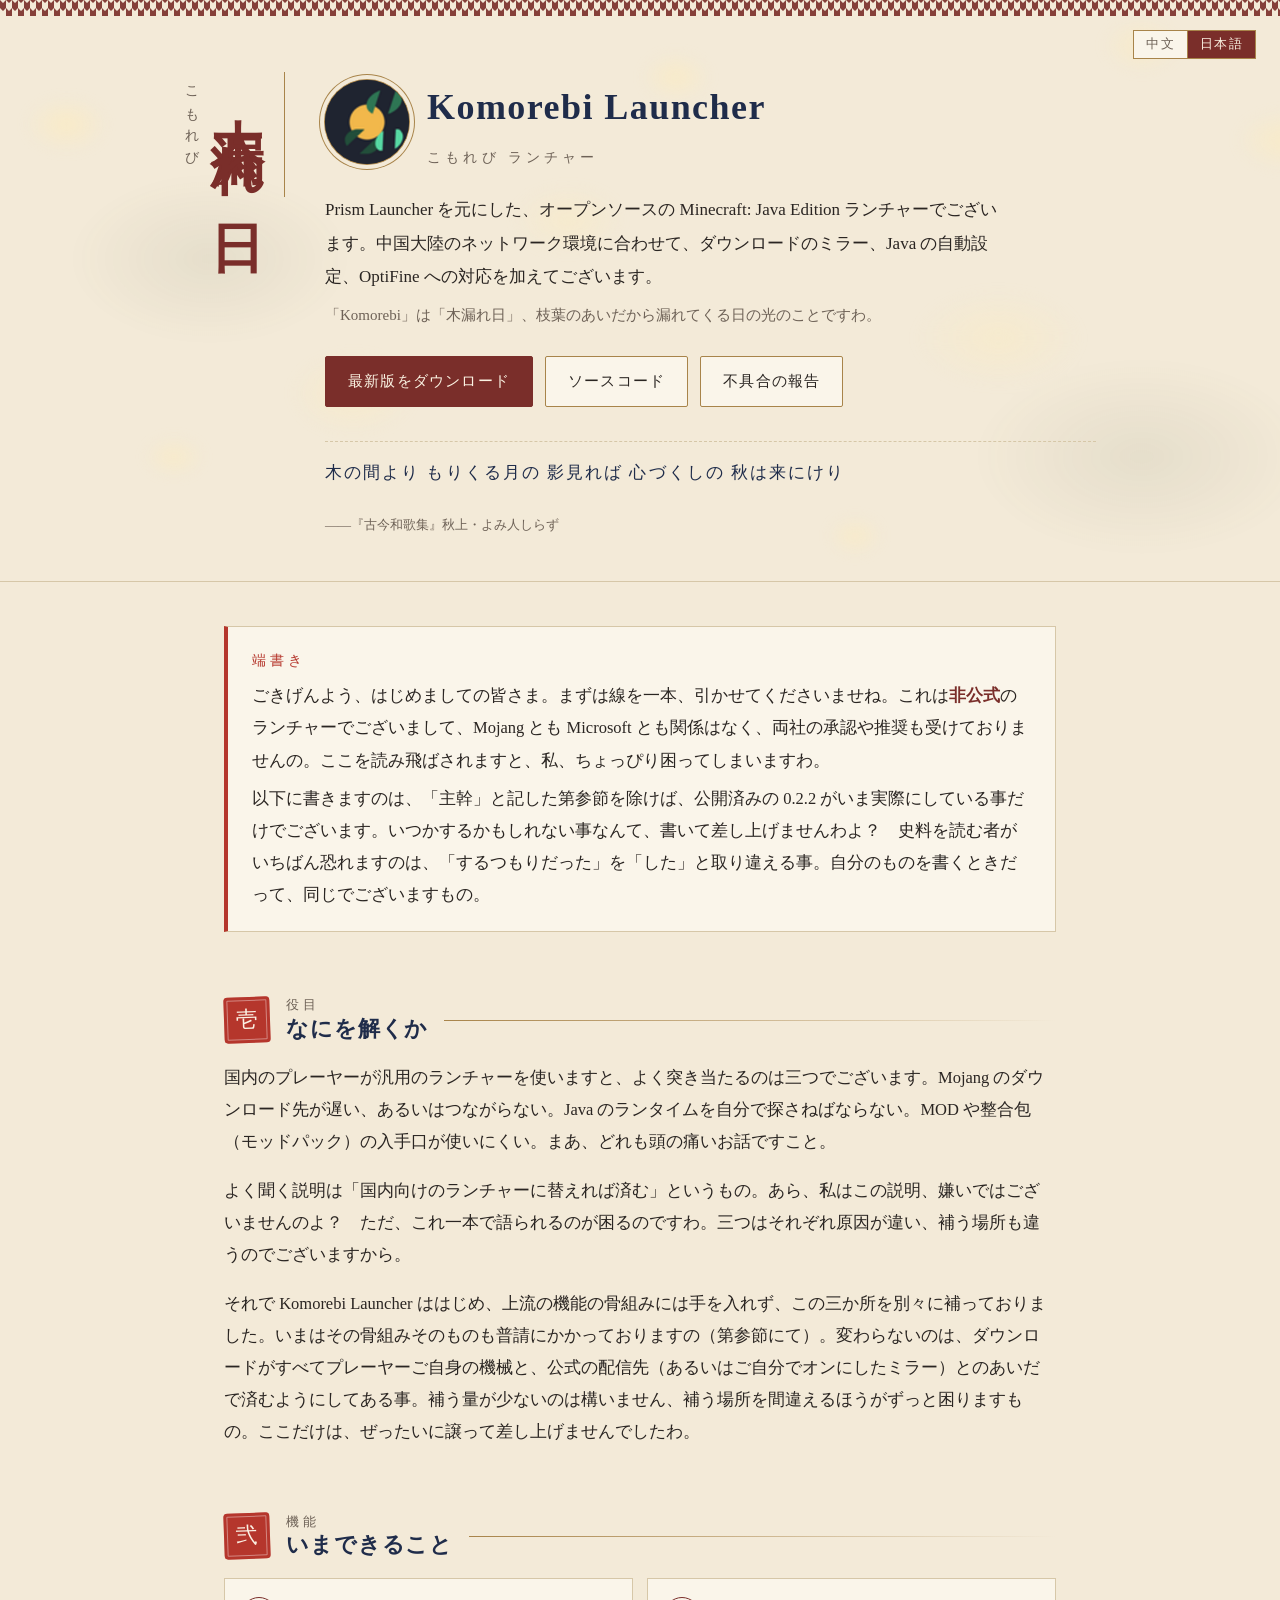
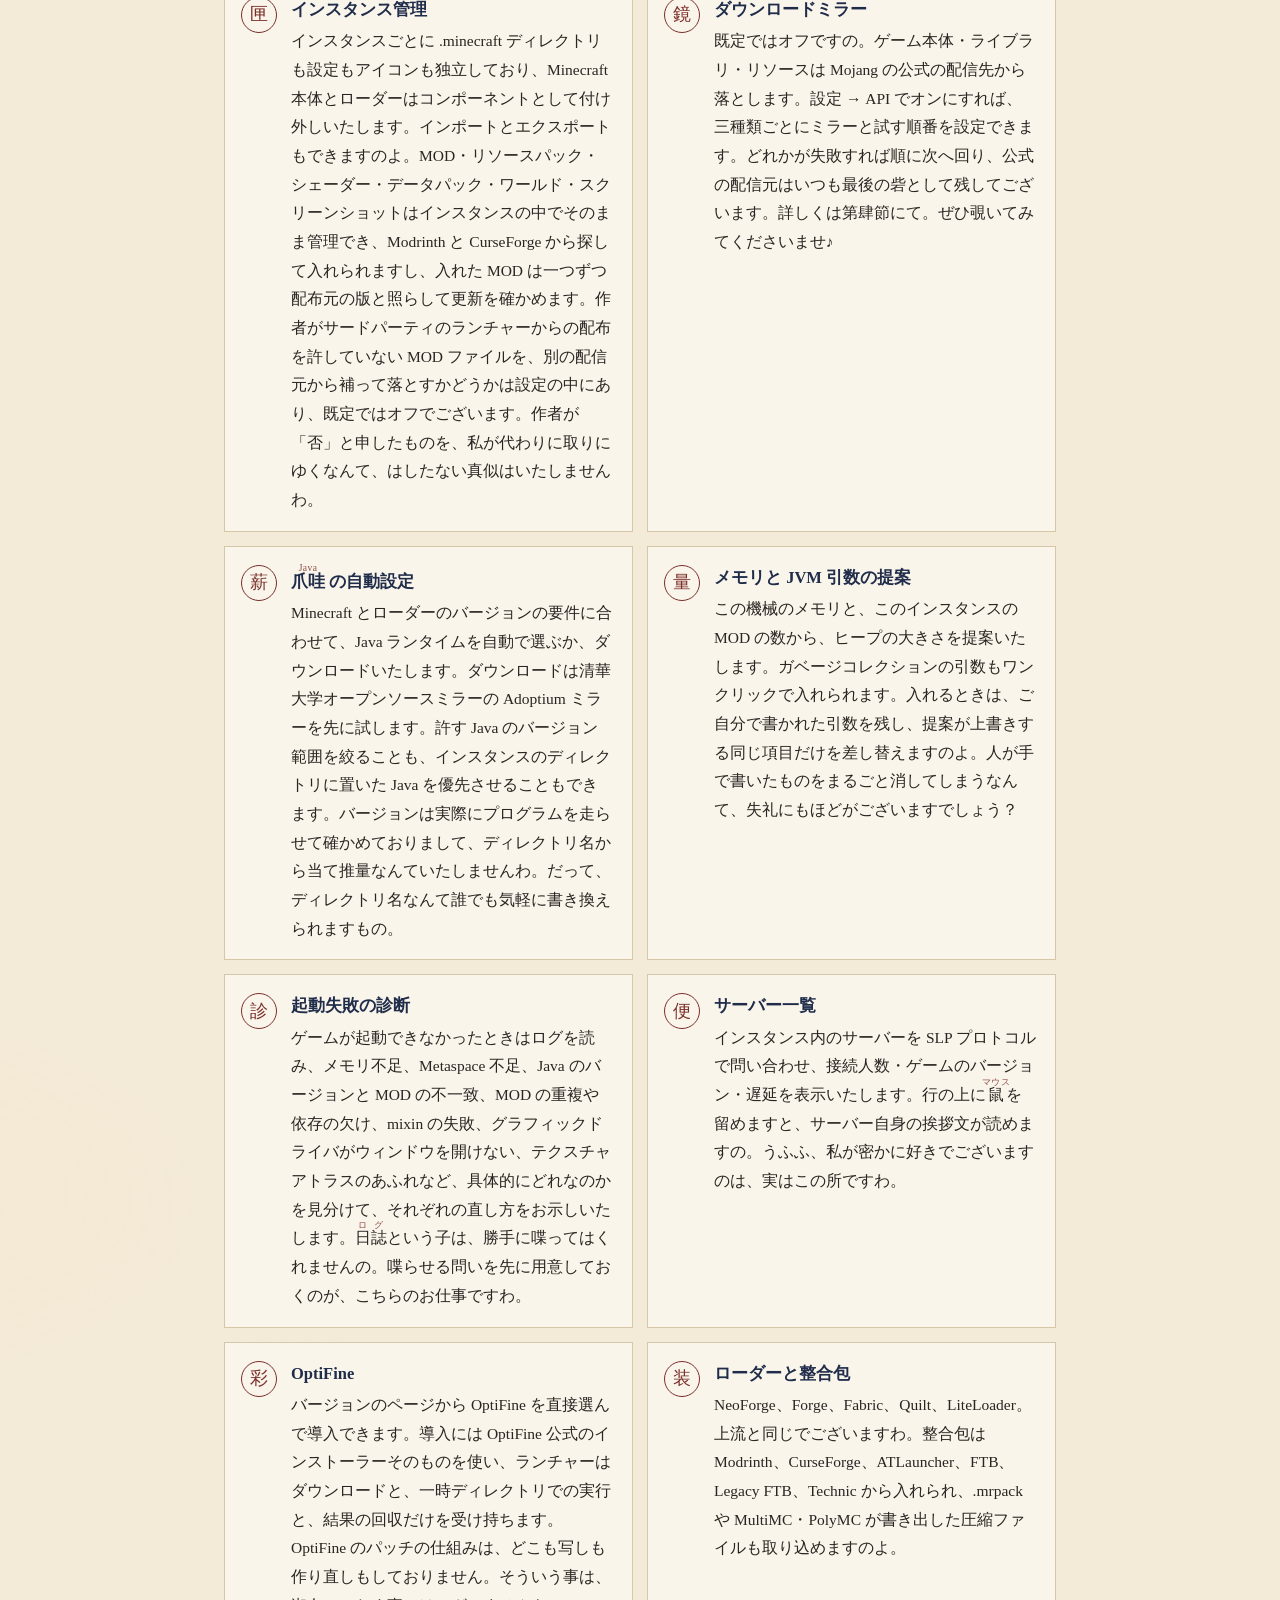
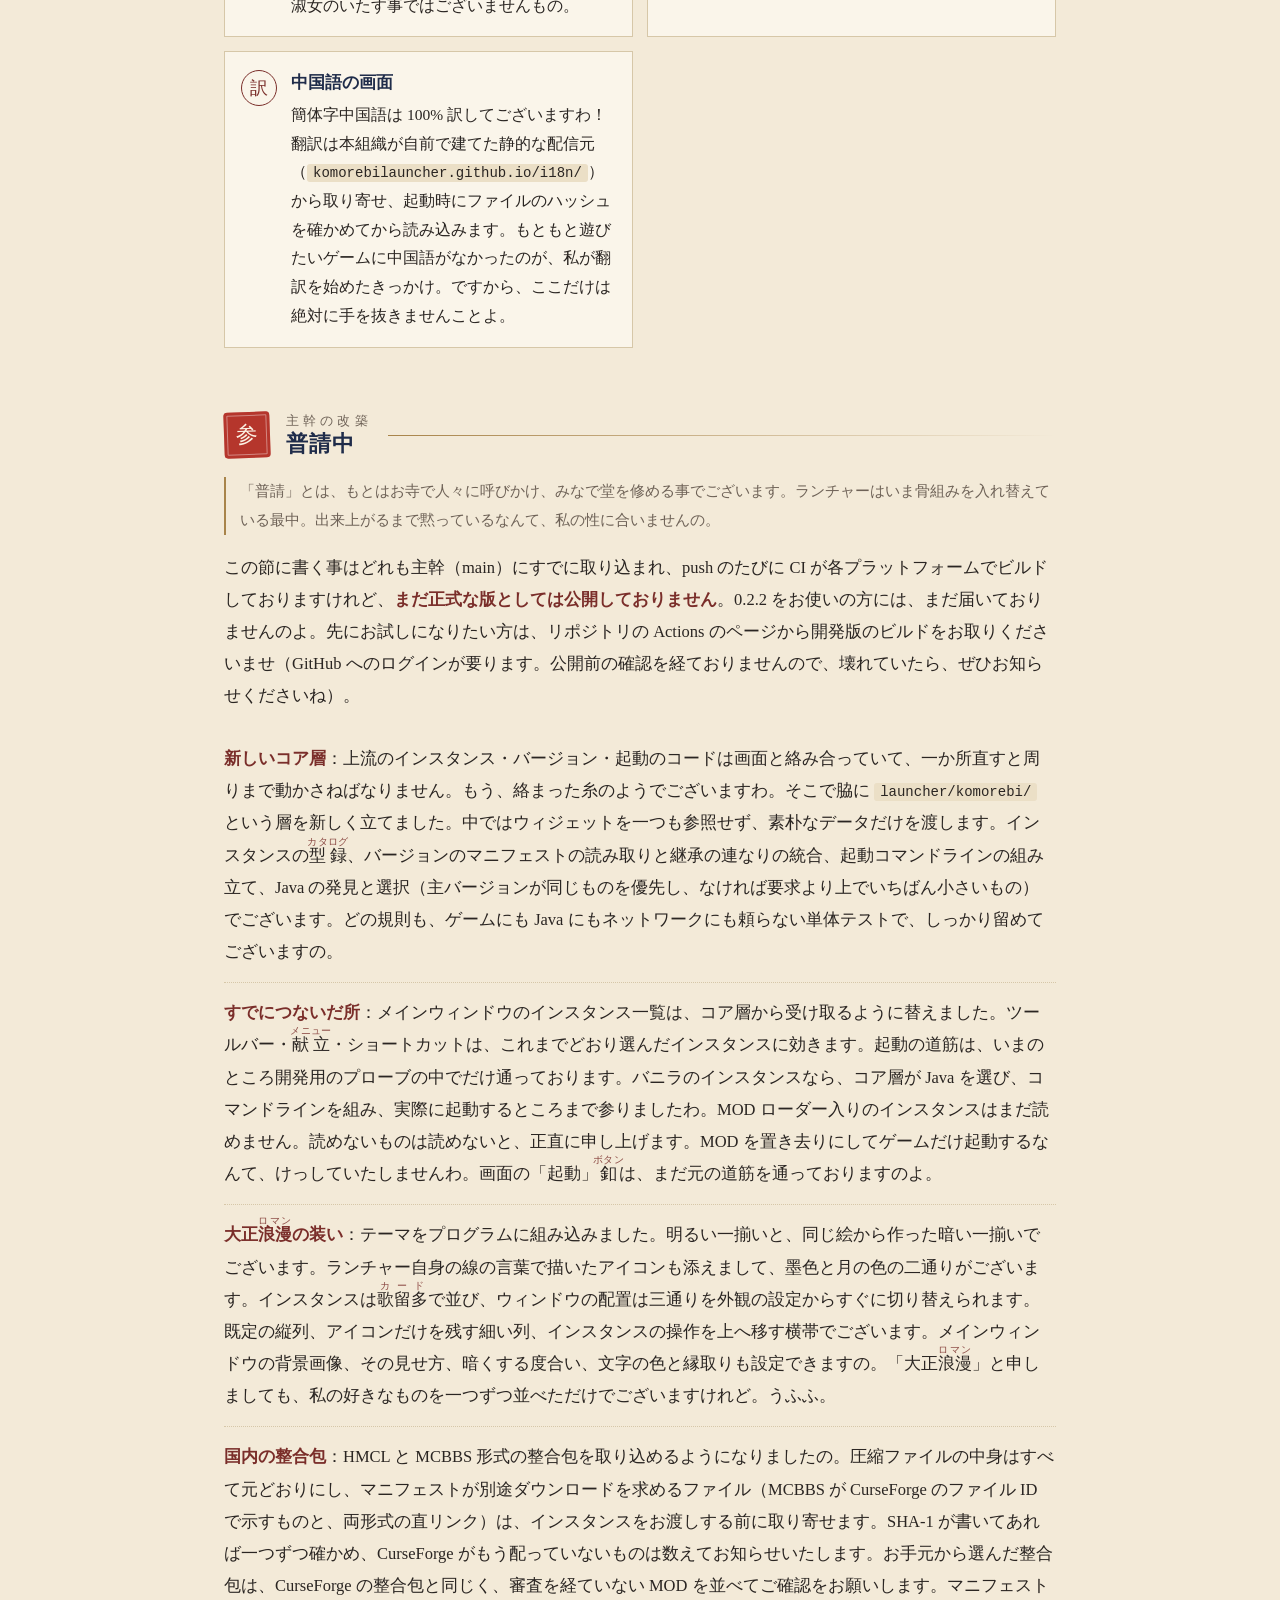
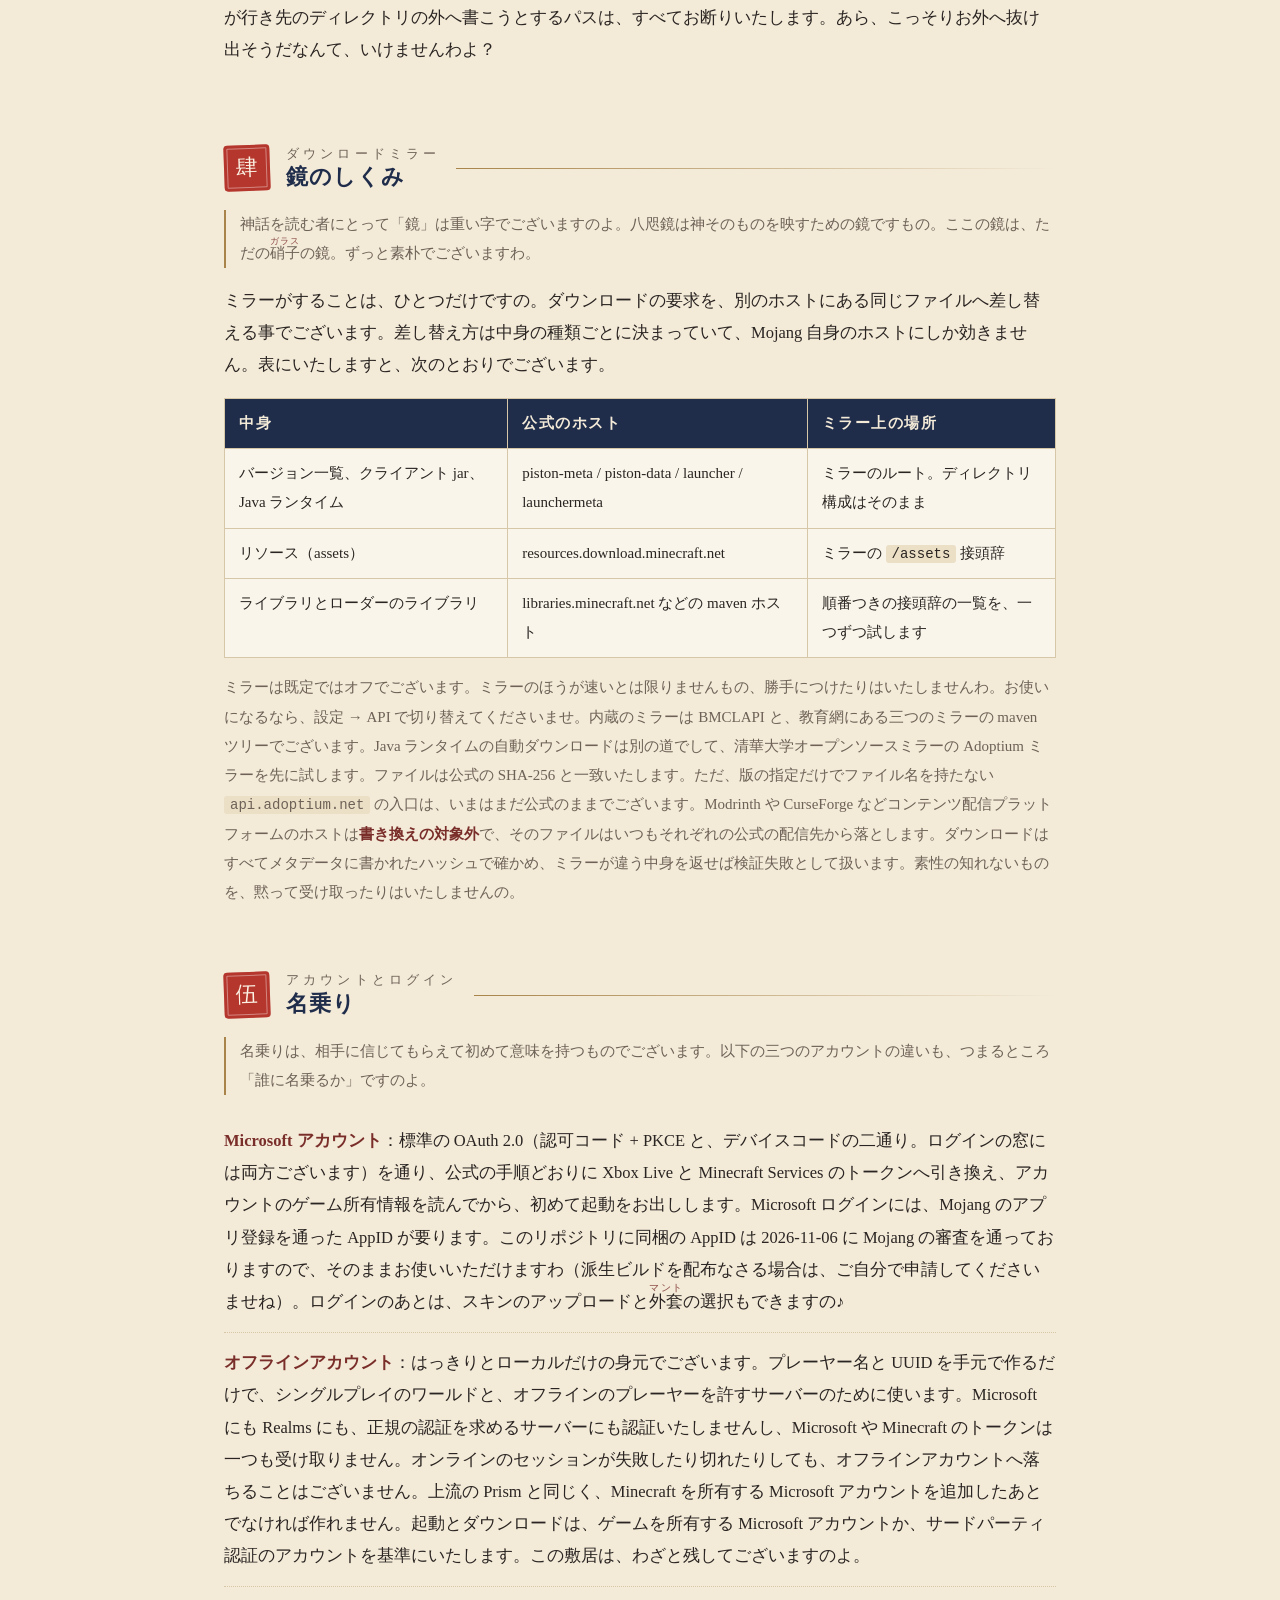
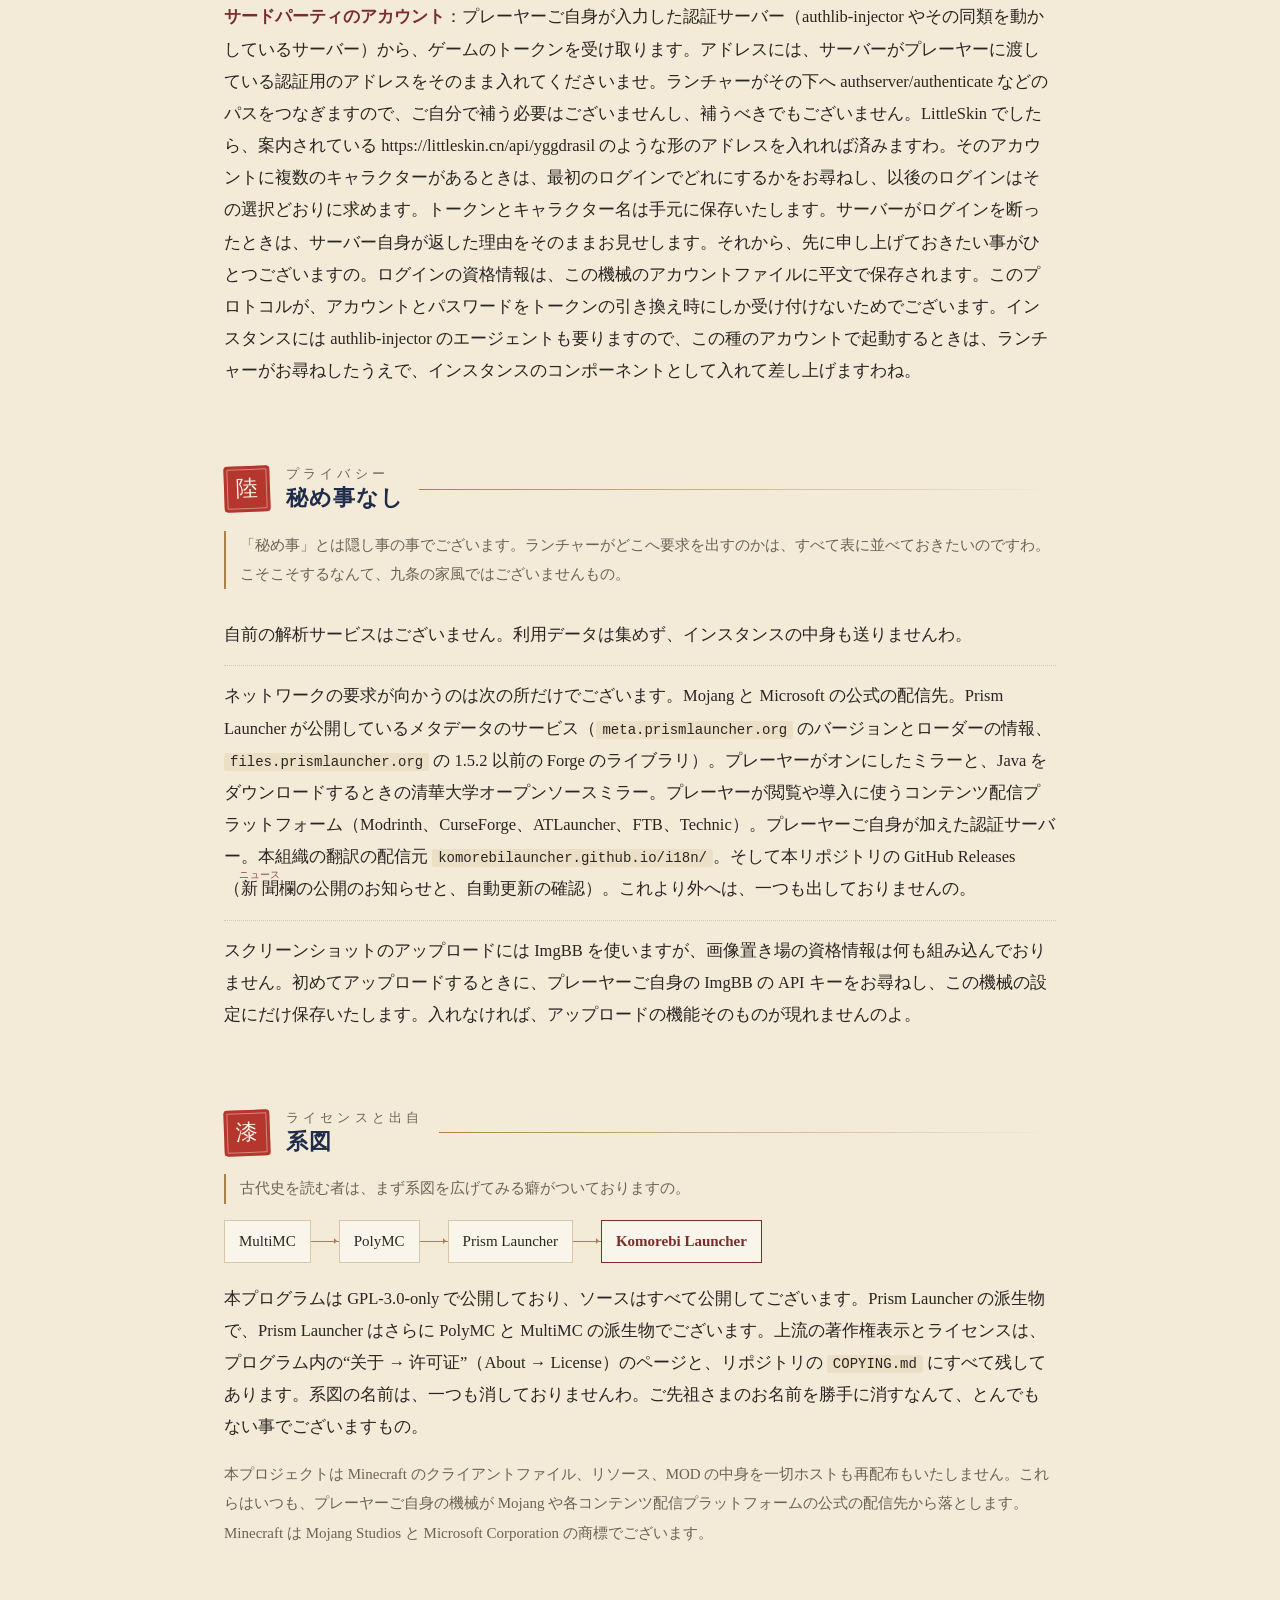
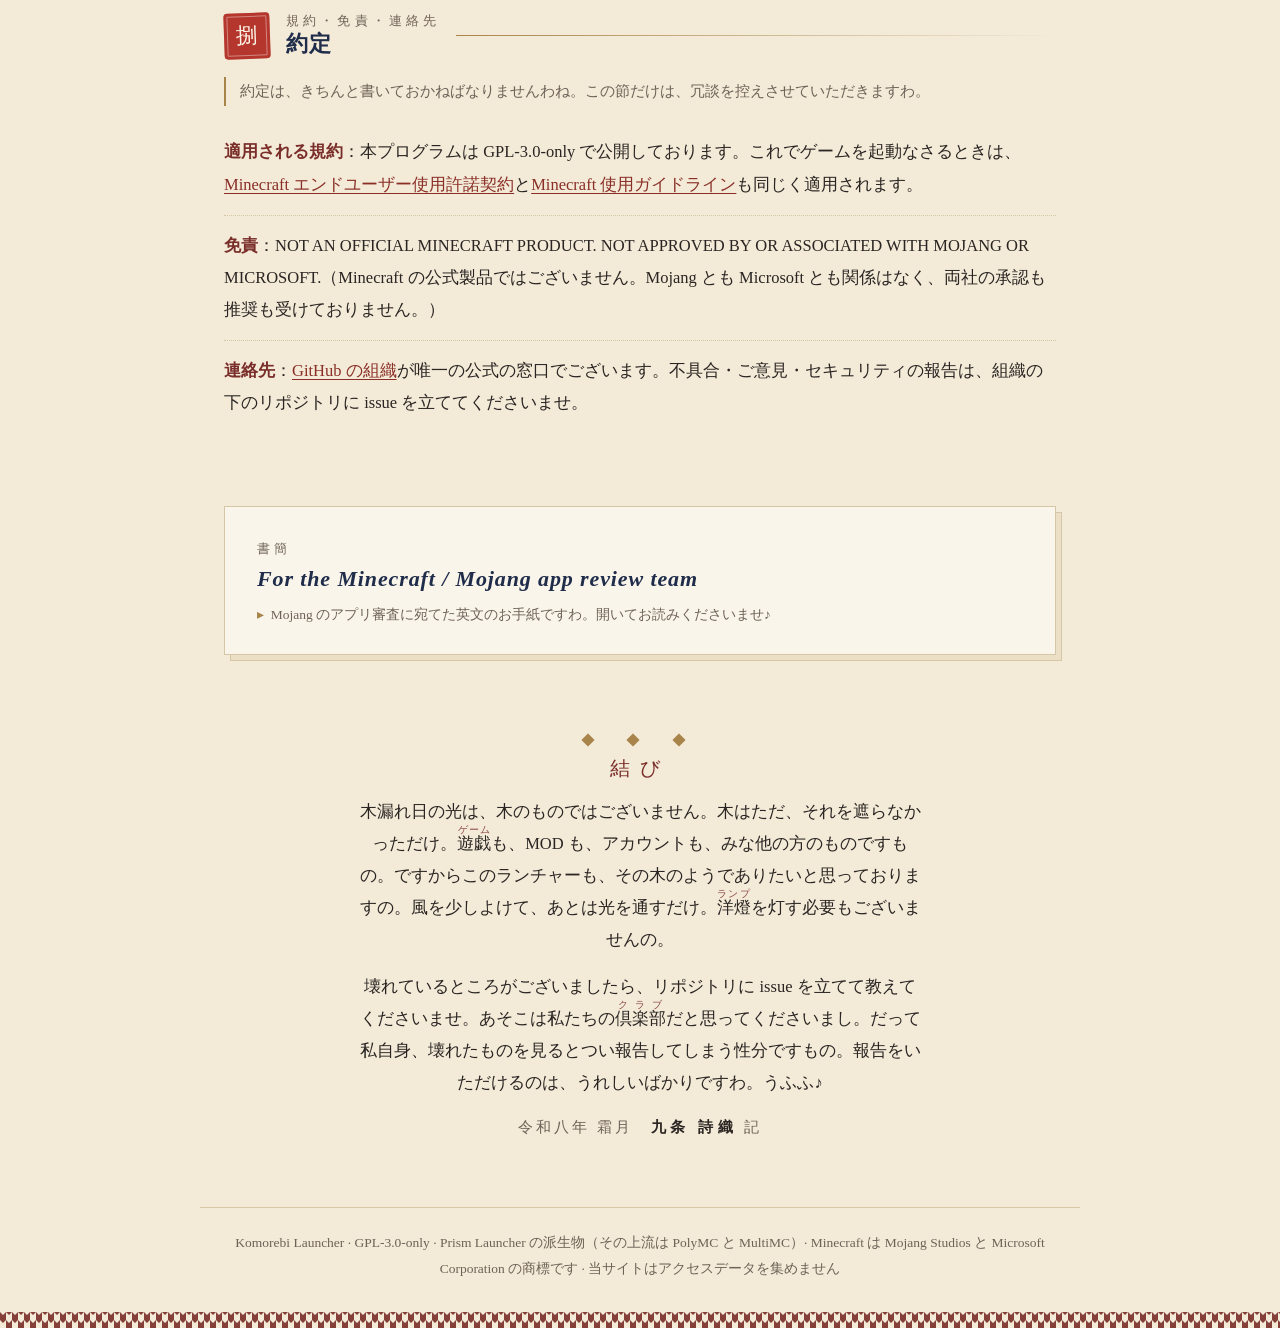
==== ja/index.html @ 03d3c03f "Restyle the website in the Taisho persona and add a Japanese page Rewrite both pages in the site own" ====
<!DOCTYPE html>
<html lang="ja">
<head>
<meta charset="utf-8">
<meta name="viewport" content="width=device-width, initial-scale=1">
<title>Komorebi Launcher — 中国大陸のネットワーク環境に向けたオープンソースの Minecraft ランチャー</title>
<meta name="description" content="Komorebi Launcher は Prism Launcher を元にしたオープンソースの Minecraft: Java Edition ランチャーです。中国大陸のネットワーク環境に向けて、ダウンロードミラー、Java の自動設定、OptiFine の導入、複数のアカウント方式を備えています。">
<meta name="color-scheme" content="light dark">
<link rel="icon" href="../assets/KomorebiLauncher.ico">
<link rel="alternate" hreflang="zh-CN" href="https://komorebilauncher.github.io/">
<link rel="alternate" hreflang="ja" href="https://komorebilauncher.github.io/ja/">
<link rel="stylesheet" href="../assets/site.css">
</head>
<body>

<div class="yagasuri" aria-hidden="true"></div>

<header>
  <nav class="lang" aria-label="语言 / 言語">
    <a href="../" lang="zh-CN" hreflang="zh-CN">中文</a><a href="./" lang="ja" aria-current="page">日本語</a>
  </nav>
  <div class="komorebi" aria-hidden="true"></div>
  <div class="komorebi b" aria-hidden="true"></div>
  <div class="hero">
    <p class="tategaki" aria-hidden="true">木漏れ日<small>こもれび</small></p>
    <div>
      <div class="brand">
        <div class="crest"><img src="../assets/KomorebiLauncher.ico" alt="Komorebi Launcher のアイコン" width="60" height="60"></div>
        <div>
          <h1>Komorebi Launcher</h1>
          <p class="kana">こもれび ランチャー</p>
        </div>
      </div>
      <p class="tag">Prism Launcher を元にした、オープンソースの Minecraft: Java Edition ランチャーでございます。中国大陸のネットワーク環境に合わせて、ダウンロードのミラー、Java の自動設定、OptiFine への対応を加えてございます。</p>
      <p class="meaning">「Komorebi」は「木漏れ日」、枝葉のあいだから漏れてくる日の光のことですわ。</p>
      <div class="buttons">
        <a class="button primary" href="https://github.com/KomorebiLauncher/KomorebiLauncher/releases">最新版をダウンロード</a>
        <a class="button" href="https://github.com/KomorebiLauncher/KomorebiLauncher">ソースコード</a>
        <a class="button" href="https://github.com/KomorebiLauncher/KomorebiLauncher/issues">不具合の報告</a>
      </div>
      <div class="waka">
        <span class="uta">木の間より もりくる月の 影見れば 心づくしの 秋は来にけり</span>
        <span class="src">——『古今和歌集』秋上・よみ人しらず</span>
      </div>
    </div>
  </div>
</header>

<main>

<div class="hashigaki">
  <div class="label">端書き</div>
  <p>ごきげんよう、はじめましての皆さま。まずは線を一本、引かせてくださいませね。これは<strong>非公式</strong>のランチャーでございまして、Mojang とも Microsoft とも関係はなく、両社の承認や推奨も受けておりませんの。ここを読み飛ばされますと、私、ちょっぴり困ってしまいますわ。</p>
  <p>以下に書きますのは、「主幹」と記した第参節を除けば、公開済みの 0.2.2 がいま実際にしている事だけでございます。いつかするかもしれない事なんて、書いて差し上げませんわよ？　史料を読む者がいちばん恐れますのは、「するつもりだった」を「した」と取り違える事。自分のものを書くときだって、同じでございますもの。</p>
</div>

<section id="why">
  <div class="sec-head"><span class="seal">壱</span><h2><span class="jp">役目</span>なにを解くか</h2></div>
  <p>国内のプレーヤーが汎用のランチャーを使いますと、よく突き当たるのは三つでございます。Mojang のダウンロード先が遅い、あるいはつながらない。Java のランタイムを自分で探さねばならない。MOD や整合包（モッドパック）の入手口が使いにくい。まあ、どれも頭の痛いお話ですこと。</p>
  <p>よく聞く説明は「国内向けのランチャーに替えれば済む」というもの。あら、私はこの説明、嫌いではございませんのよ？　ただ、これ一本で語られるのが困るのですわ。三つはそれぞれ原因が違い、補う場所も違うのでございますから。</p>
  <p>それで Komorebi Launcher ははじめ、上流の機能の骨組みには手を入れず、この三か所を別々に補っておりました。いまはその骨組みそのものも普請にかかっておりますの（第参節にて）。変わらないのは、ダウンロードがすべてプレーヤーご自身の機械と、公式の配信先（あるいはご自分でオンにしたミラー）とのあいだで済むようにしてある事。補う量が少ないのは構いません、補う場所を間違えるほうがずっと困りますもの。ここだけは、ぜったいに譲って差し上げませんでしたわ。</p>
</section>

<section id="features">
  <div class="sec-head"><span class="seal">弐</span><h2><span class="jp">機能</span>いまできること</h2></div>
  <ul class="features">
    <li data-k="匣"><strong>インスタンス管理</strong>インスタンスごとに .minecraft ディレクトリも設定もアイコンも独立しており、Minecraft 本体とローダーはコンポーネントとして付け外しいたします。インポートとエクスポートもできますのよ。MOD・リソースパック・シェーダー・データパック・ワールド・スクリーンショットはインスタンスの中でそのまま管理でき、Modrinth と CurseForge から探して入れられますし、入れた MOD は一つずつ配布元の版と照らして更新を確かめます。作者がサードパーティのランチャーからの配布を許していない MOD ファイルを、別の配信元から補って落とすかどうかは設定の中にあり、既定ではオフでございます。作者が「否」と申したものを、私が代わりに取りにゆくなんて、はしたない真似はいたしませんわ。</li>
    <li data-k="鏡"><strong>ダウンロードミラー</strong>既定ではオフですの。ゲーム本体・ライブラリ・リソースは Mojang の公式の配信先から落とします。設定 → API でオンにすれば、三種類ごとにミラーと試す順番を設定できます。どれかが失敗すれば順に次へ回り、公式の配信元はいつも最後の砦として残してございます。詳しくは第肆節にて。ぜひ覗いてみてくださいませ♪</li>
    <li data-k="薪"><strong><ruby>爪哇<rt>Java</rt></ruby> の自動設定</strong>Minecraft とローダーのバージョンの要件に合わせて、Java ランタイムを自動で選ぶか、ダウンロードいたします。ダウンロードは清華大学オープンソースミラーの Adoptium ミラーを先に試します。許す Java のバージョン範囲を絞ることも、インスタンスのディレクトリに置いた Java を優先させることもできます。バージョンは実際にプログラムを走らせて確かめておりまして、ディレクトリ名から当て推量なんていたしませんわ。だって、ディレクトリ名なんて誰でも気軽に書き換えられますもの。</li>
    <li data-k="量"><strong>メモリと JVM 引数の提案</strong>この機械のメモリと、このインスタンスの MOD の数から、ヒープの大きさを提案いたします。ガベージコレクションの引数もワンクリックで入れられます。入れるときは、ご自分で書かれた引数を残し、提案が上書きする同じ項目だけを差し替えますのよ。人が手で書いたものをまるごと消してしまうなんて、失礼にもほどがございますでしょう？</li>
    <li data-k="診"><strong>起動失敗の診断</strong>ゲームが起動できなかったときはログを読み、メモリ不足、Metaspace 不足、Java のバージョンと MOD の不一致、MOD の重複や依存の欠け、mixin の失敗、グラフィックドライバがウィンドウを開けない、テクスチャアトラスのあふれなど、具体的にどれなのかを見分けて、それぞれの直し方をお示しいたします。<ruby>日誌<rt>ログ</rt></ruby>という子は、勝手に喋ってはくれませんの。喋らせる問いを先に用意しておくのが、こちらのお仕事ですわ。</li>
    <li data-k="便"><strong>サーバー一覧</strong>インスタンス内のサーバーを SLP プロトコルで問い合わせ、接続人数・ゲームのバージョン・遅延を表示いたします。行の上に<ruby>鼠<rt>マウス</rt></ruby>を留めますと、サーバー自身の挨拶文が読めますの。うふふ、私が密かに好きでございますのは、実はこの所ですわ。</li>
    <li data-k="彩"><strong>OptiFine</strong>バージョンのページから OptiFine を直接選んで導入できます。導入には OptiFine 公式のインストーラーそのものを使い、ランチャーはダウンロードと、一時ディレクトリでの実行と、結果の回収だけを受け持ちます。OptiFine のパッチの仕組みは、どこも写しも作り直しもしておりません。そういう事は、淑女のいたす事ではございませんもの。</li>
    <li data-k="装"><strong>ローダーと整合包</strong>NeoForge、Forge、Fabric、Quilt、LiteLoader。上流と同じでございますわ。整合包は Modrinth、CurseForge、ATLauncher、FTB、Legacy FTB、Technic から入れられ、.mrpack や MultiMC・PolyMC が書き出した圧縮ファイルも取り込めますのよ。</li>
    <li data-k="訳"><strong>中国語の画面</strong>簡体字中国語は 100% 訳してございますわ！　翻訳は本組織が自前で建てた静的な配信元（<code>komorebilauncher.github.io/i18n/</code>）から取り寄せ、起動時にファイルのハッシュを確かめてから読み込みます。もともと遊びたいゲームに中国語がなかったのが、私が翻訳を始めたきっかけ。ですから、ここだけは絶対に手を抜きませんことよ。</li>
  </ul>
</section>

<section id="fushin">
  <div class="sec-head"><span class="seal">参</span><h2><span class="jp">主幹の改築</span>普請中</h2></div>
  <p class="aside">「普請」とは、もとはお寺で人々に呼びかけ、みなで堂を修める事でございます。ランチャーはいま骨組みを入れ替えている最中。出来上がるまで黙っているなんて、私の性に合いませんの。</p>
  <p>この節に書く事はどれも主幹（main）にすでに取り込まれ、push のたびに CI が各プラットフォームでビルドしておりますけれど、<strong>まだ正式な版としては公開しておりません</strong>。0.2.2 をお使いの方には、まだ届いておりませんのよ。先にお試しになりたい方は、リポジトリの Actions のページから開発版のビルドをお取りくださいませ（GitHub へのログインが要ります。公開前の確認を経ておりませんので、壊れていたら、ぜひお知らせくださいね）。</p>
  <ul class="roll">
    <li><strong>新しいコア層</strong>：上流のインスタンス・バージョン・起動のコードは画面と絡み合っていて、一か所直すと周りまで動かさねばなりません。もう、絡まった糸のようでございますわ。そこで脇に <code>launcher/komorebi/</code> という層を新しく立てました。中ではウィジェットを一つも参照せず、素朴なデータだけを渡します。インスタンスの<ruby>型録<rt>カタログ</rt></ruby>、バージョンのマニフェストの読み取りと継承の連なりの統合、起動コマンドラインの組み立て、Java の発見と選択（主バージョンが同じものを優先し、なければ要求より上でいちばん小さいもの）でございます。どの規則も、ゲームにも Java にもネットワークにも頼らない単体テストで、しっかり留めてございますの。</li>
    <li><strong>すでにつないだ所</strong>：メインウィンドウのインスタンス一覧は、コア層から受け取るように替えました。ツールバー・<ruby>献立<rt>メニュー</rt></ruby>・ショートカットは、これまでどおり選んだインスタンスに効きます。起動の道筋は、いまのところ開発用のプローブの中でだけ通っております。バニラのインスタンスなら、コア層が Java を選び、コマンドラインを組み、実際に起動するところまで参りましたわ。MOD ローダー入りのインスタンスはまだ読めません。読めないものは読めないと、正直に申し上げます。MOD を置き去りにしてゲームだけ起動するなんて、けっしていたしませんわ。画面の「起動」<ruby>釦<rt>ボタン</rt></ruby>は、まだ元の道筋を通っておりますのよ。</li>
    <li><strong>大正<ruby>浪漫<rt>ロマン</rt></ruby>の装い</strong>：テーマをプログラムに組み込みました。明るい一揃いと、同じ絵から作った暗い一揃いでございます。ランチャー自身の線の言葉で描いたアイコンも添えまして、墨色と月の色の二通りがございます。インスタンスは<ruby>歌留多<rt>カード</rt></ruby>で並び、ウィンドウの配置は三通りを外観の設定からすぐに切り替えられます。既定の縦列、アイコンだけを残す細い列、インスタンスの操作を上へ移す横帯でございます。メインウィンドウの背景画像、その見せ方、暗くする度合い、文字の色と縁取りも設定できますの。「大正<ruby>浪漫<rt>ロマン</rt></ruby>」と申しましても、私の好きなものを一つずつ並べただけでございますけれど。うふふ。</li>
    <li><strong>国内の整合包</strong>：HMCL と MCBBS 形式の整合包を取り込めるようになりましたの。圧縮ファイルの中身はすべて元どおりにし、マニフェストが別途ダウンロードを求めるファイル（MCBBS が CurseForge のファイル ID で示すものと、両形式の直リンク）は、インスタンスをお渡しする前に取り寄せます。SHA-1 が書いてあれば一つずつ確かめ、CurseForge がもう配っていないものは数えてお知らせいたします。お手元から選んだ整合包は、CurseForge の整合包と同じく、審査を経ていない MOD を並べてご確認をお願いします。マニフェストが行き先のディレクトリの外へ書こうとするパスは、すべてお断りいたします。あら、こっそりお外へ抜け出そうだなんて、いけませんわよ？</li>
  </ul>
</section>

<section id="mirror">
  <div class="sec-head"><span class="seal">肆</span><h2><span class="jp">ダウンロードミラー</span>鏡のしくみ</h2></div>
  <p class="aside">神話を読む者にとって「鏡」は重い字でございますのよ。八咫鏡は神そのものを映すための鏡ですもの。ここの鏡は、ただの<ruby>硝子<rt>ガラス</rt></ruby>の鏡。ずっと素朴でございますわ。</p>
  <p>ミラーがすることは、ひとつだけですの。ダウンロードの要求を、別のホストにある同じファイルへ差し替える事でございます。差し替え方は中身の種類ごとに決まっていて、Mojang 自身のホストにしか効きません。表にいたしますと、次のとおりでございます。</p>
  <div class="ledger-wrap">
  <table class="ledger">
    <tr><th>中身</th><th>公式のホスト</th><th>ミラー上の場所</th></tr>
    <tr><td>バージョン一覧、クライアント jar、Java ランタイム</td><td>piston-meta / piston-data / launcher / launchermeta</td><td>ミラーのルート。ディレクトリ構成はそのまま</td></tr>
    <tr><td>リソース（assets）</td><td>resources.download.minecraft.net</td><td>ミラーの <code>/assets</code> 接頭辞</td></tr>
    <tr><td>ライブラリとローダーのライブラリ</td><td>libraries.minecraft.net などの maven ホスト</td><td>順番つきの接頭辞の一覧を、一つずつ試します</td></tr>
  </table>
  </div>
  <p class="note">ミラーは既定ではオフでございます。ミラーのほうが速いとは限りませんもの、勝手につけたりはいたしませんわ。お使いになるなら、設定 → API で切り替えてくださいませ。内蔵のミラーは BMCLAPI と、教育網にある三つのミラーの maven ツリーでございます。Java ランタイムの自動ダウンロードは別の道でして、清華大学オープンソースミラーの Adoptium ミラーを先に試します。ファイルは公式の SHA-256 と一致いたします。ただ、版の指定だけでファイル名を持たない <code>api.adoptium.net</code> の入口は、いまはまだ公式のままでございます。Modrinth や CurseForge などコンテンツ配信プラットフォームのホストは<strong>書き換えの対象外</strong>で、そのファイルはいつもそれぞれの公式の配信先から落とします。ダウンロードはすべてメタデータに書かれたハッシュで確かめ、ミラーが違う中身を返せば検証失敗として扱います。素性の知れないものを、黙って受け取ったりはいたしませんの。</p>
</section>

<section id="accounts">
  <div class="sec-head"><span class="seal">伍</span><h2><span class="jp">アカウントとログイン</span>名乗り</h2></div>
  <p class="aside">名乗りは、相手に信じてもらえて初めて意味を持つものでございます。以下の三つのアカウントの違いも、つまるところ「誰に名乗るか」ですのよ。</p>
  <ul class="roll">
    <li><strong>Microsoft アカウント</strong>：標準の OAuth 2.0（認可コード + PKCE と、デバイスコードの二通り。ログインの窓には両方ございます）を通り、公式の手順どおりに Xbox Live と Minecraft Services のトークンへ引き換え、アカウントのゲーム所有情報を読んでから、初めて起動をお出しします。Microsoft ログインには、Mojang のアプリ登録を通った AppID が要ります。このリポジトリに同梱の AppID は 2026-11-06 に Mojang の審査を通っておりますので、そのままお使いいただけますわ（派生ビルドを配布なさる場合は、ご自分で申請してくださいませね）。ログインのあとは、スキンのアップロードと<ruby>外套<rt>マント</rt></ruby>の選択もできますの♪</li>
    <li><strong>オフラインアカウント</strong>：はっきりとローカルだけの身元でございます。プレーヤー名と UUID を手元で作るだけで、シングルプレイのワールドと、オフラインのプレーヤーを許すサーバーのために使います。Microsoft にも Realms にも、正規の認証を求めるサーバーにも認証いたしませんし、Microsoft や Minecraft のトークンは一つも受け取りません。オンラインのセッションが失敗したり切れたりしても、オフラインアカウントへ落ちることはございません。上流の Prism と同じく、Minecraft を所有する Microsoft アカウントを追加したあとでなければ作れません。起動とダウンロードは、ゲームを所有する Microsoft アカウントか、サードパーティ認証のアカウントを基準にいたします。この敷居は、わざと残してございますのよ。</li>
    <li><strong>サードパーティのアカウント</strong>：プレーヤーご自身が入力した認証サーバー（authlib-injector やその同類を動かしているサーバー）から、ゲームのトークンを受け取ります。アドレスには、サーバーがプレーヤーに渡している認証用のアドレスをそのまま入れてくださいませ。ランチャーがその下へ authserver/authenticate などのパスをつなぎますので、ご自分で補う必要はございませんし、補うべきでもございません。LittleSkin でしたら、案内されている https://littleskin.cn/api/yggdrasil のような形のアドレスを入れれば済みますわ。そのアカウントに複数のキャラクターがあるときは、最初のログインでどれにするかをお尋ねし、以後のログインはその選択どおりに求めます。トークンとキャラクター名は手元に保存いたします。サーバーがログインを断ったときは、サーバー自身が返した理由をそのままお見せします。それから、先に申し上げておきたい事がひとつございますの。ログインの資格情報は、この機械のアカウントファイルに平文で保存されます。このプロトコルが、アカウントとパスワードをトークンの引き換え時にしか受け付けないためでございます。インスタンスには authlib-injector のエージェントも要りますので、この種のアカウントで起動するときは、ランチャーがお尋ねしたうえで、インスタンスのコンポーネントとして入れて差し上げますわね。</li>
  </ul>
</section>

<section id="privacy">
  <div class="sec-head"><span class="seal">陸</span><h2><span class="jp">プライバシー</span>秘め事なし</h2></div>
  <p class="aside">「秘め事」とは隠し事の事でございます。ランチャーがどこへ要求を出すのかは、すべて表に並べておきたいのですわ。こそこそするなんて、九条の家風ではございませんもの。</p>
  <ul class="roll">
    <li>自前の解析サービスはございません。利用データは集めず、インスタンスの中身も送りませんわ。</li>
    <li>ネットワークの要求が向かうのは次の所だけでございます。Mojang と Microsoft の公式の配信先。Prism Launcher が公開しているメタデータのサービス（<code>meta.prismlauncher.org</code> のバージョンとローダーの情報、<code>files.prismlauncher.org</code> の 1.5.2 以前の Forge のライブラリ）。プレーヤーがオンにしたミラーと、Java をダウンロードするときの清華大学オープンソースミラー。プレーヤーが閲覧や導入に使うコンテンツ配信プラットフォーム（Modrinth、CurseForge、ATLauncher、FTB、Technic）。プレーヤーご自身が加えた認証サーバー。本組織の翻訳の配信元 <code>komorebilauncher.github.io/i18n/</code>。そして本リポジトリの GitHub Releases（<ruby>新聞<rt>ニュース</rt></ruby>欄の公開のお知らせと、自動更新の確認）。これより外へは、一つも出しておりませんの。</li>
    <li>スクリーンショットのアップロードには ImgBB を使いますが、画像置き場の資格情報は何も組み込んでおりません。初めてアップロードするときに、プレーヤーご自身の ImgBB の API キーをお尋ねし、この機械の設定にだけ保存いたします。入れなければ、アップロードの機能そのものが現れませんのよ。</li>
  </ul>
</section>

<section id="license">
  <div class="sec-head"><span class="seal">漆</span><h2><span class="jp">ライセンスと出自</span>系図</h2></div>
  <p class="aside">古代史を読む者は、まず系図を広げてみる癖がついておりますの。</p>
  <div class="keizu" role="img" aria-label="派生の系図：MultiMC、PolyMC、Prism Launcher、Komorebi Launcher">
    <span>MultiMC</span><i></i><span>PolyMC</span><i></i><span>Prism Launcher</span><i></i><span class="self">Komorebi Launcher</span>
  </div>
  <p>本プログラムは GPL-3.0-only で公開しており、ソースはすべて公開してございます。Prism Launcher の派生物で、Prism Launcher はさらに PolyMC と MultiMC の派生物でございます。上流の著作権表示とライセンスは、プログラム内の<span lang="zh-CN">“关于 → 许可证”</span>（About → License）のページと、リポジトリの <code>COPYING.md</code> にすべて残してあります。系図の名前は、一つも消しておりませんわ。ご先祖さまのお名前を勝手に消すなんて、とんでもない事でございますもの。</p>
  <p class="note">本プロジェクトは Minecraft のクライアントファイル、リソース、MOD の中身を一切ホストも再配布もいたしません。これらはいつも、プレーヤーご自身の機械が Mojang や各コンテンツ配信プラットフォームの公式の配信先から落とします。Minecraft は Mojang Studios と Microsoft Corporation の商標でございます。</p>
</section>

<section id="terms">
  <div class="sec-head"><span class="seal">捌</span><h2><span class="jp">規約・免責・連絡先</span>約定</h2></div>
  <p class="aside">約定は、きちんと書いておかねばなりませんわね。この節だけは、冗談を控えさせていただきますわ。</p>
  <ul class="roll">
    <li><strong>適用される規約</strong>：本プログラムは GPL-3.0-only で公開しております。これでゲームを起動なさるときは、<a href="https://www.minecraft.net/en-us/eula">Minecraft エンドユーザー使用許諾契約</a>と<a href="https://www.minecraft.net/en-us/usage-guidelines">Minecraft 使用ガイドライン</a>も同じく適用されます。</li>
    <li><strong>免責</strong>：NOT AN OFFICIAL MINECRAFT PRODUCT. NOT APPROVED BY OR ASSOCIATED WITH MOJANG OR MICROSOFT.（Minecraft の公式製品ではございません。Mojang とも Microsoft とも関係はなく、両社の承認も推奨も受けておりません。）</li>
    <li><strong>連絡先</strong>：<a href="https://github.com/KomorebiLauncher">GitHub の組織</a>が唯一の公式の窓口でございます。不具合・ご意見・セキュリティの報告は、組織の下のリポジトリに issue を立ててくださいませ。</li>
  </ul>
</section>

<details class="shokan" lang="en">
  <summary><span class="label" lang="ja">書簡</span><h2>For the Minecraft / Mojang app review team</h2><span class="hint" lang="ja">Mojang のアプリ審査に宛てた英文のお手紙ですわ。開いてお読みくださいませ♪</span></summary>

  <p><strong>What this is.</strong> Komorebi Launcher is a free, open-source Minecraft: Java Edition launcher for players in mainland China, a GPL-3.0 derivative of Prism Launcher. Everything is published in the repository linked above; there is no closed or obfuscated component, and no binaries are hosted anywhere else.</p>

  <p><strong>Current status.</strong> Our own application (client) ID was approved by Mojang Enforcement on 2026-11-06, confirmed by completing the full chain against the live services rather than by reading the notification, which is a batch email that names no application. This section documents the design that approval applies to.</p>

  <p><strong>The authentication chain we implement.</strong> Authorization code with PKCE, or the device code flow, against the Microsoft identity platform. The launcher requests Xbox access, obtains the Xbox Live and XSTS tokens, exchanges them at <code>login_with_xbox</code>, and checks the player's Java profile and Minecraft license. A Microsoft account counts toward launching or downloading only when that check passes. The tokens it is issued are kept in the launcher's local account file so the player does not sign in on every launch, and are sent only to the official Microsoft, Xbox Live and Minecraft Services endpoints. It does not use those endpoints to obtain game content for redistribution.</p>

  <p><strong>Why our own ID rather than an existing one.</strong> Upstream Prism Launcher's source states that a derivative work must ship its own credentials. Using another project's application ID would attribute our traffic to them and leave them unable to revoke it; we hold our own.</p>

  <p><strong>Load on your servers and CDN.</strong> API calls happen only when a player opens an account, browses, or launches. One game file download per version per player, from Mojang's own endpoints. No crawling, no bulk indexing, no background polling, and no redistribution of downloaded files from our side — the mirrors we ship rewrite Mojang-hosted file URLs only, and are used solely by the individual player who enables them. (Separately, the Java runtime downloader prefers a university mirror of Eclipse Adoptium, whose files match Adoptium's published SHA-256.)</p>

  <p><strong>Local profiles, stated plainly.</strong> Offline profiles are explicitly local identities for singleplayer worlds and for servers that allow offline players. They do not authenticate to Microsoft, Realms, or servers that require online accounts, and they receive no Microsoft or Minecraft token. One can be created only after an account that owns Minecraft has been added, and a failed or expired Microsoft sign-in never falls back to an offline profile. Separately, a player may point the launcher at a server operator's own authentication service; that service is added by the player, never contacts Microsoft, and is not part of the Microsoft sign-in path.</p>

  <p><strong>Links.</strong> Source: <a href="https://github.com/KomorebiLauncher/KomorebiLauncher">github.com/KomorebiLauncher/KomorebiLauncher</a> · Releases: <a href="https://github.com/KomorebiLauncher/KomorebiLauncher/releases">/releases</a> · Contact: open an issue in the repository, or use the email given on the application form.</p>
</details>

<div class="musubi">
  <div class="orn" aria-hidden="true">◆ ◆ ◆</div>
  <h2><span class="jp">結び</span></h2>
  <p>木漏れ日の光は、木のものではございません。木はただ、それを遮らなかっただけ。<ruby>遊戯<rt>ゲーム</rt></ruby>も、MOD も、アカウントも、みな他の方のものですもの。ですからこのランチャーも、その木のようでありたいと思っておりますの。風を少しよけて、あとは光を通すだけ。<ruby>洋燈<rt>ランプ</rt></ruby>を灯す必要もございませんの。</p>
  <p>壊れているところがございましたら、リポジトリに issue を立てて教えてくださいませ。あそこは私たちの<ruby>倶楽部<rt>クラブ</rt></ruby>だと思ってくださいまし。だって私自身、壊れたものを見るとつい報告してしまう性分ですもの。報告をいただけるのは、うれしいばかりですわ。うふふ♪</p>
  <p class="sign">令和八年 霜月　<b>九条 詩織</b> 記</p>
</div>

</main>

<footer>
  <div class="inner">
    Komorebi Launcher · GPL-3.0-only · Prism Launcher の派生物（その上流は PolyMC と MultiMC）· Minecraft は Mojang Studios と Microsoft Corporation の商標です · 当サイトはアクセスデータを集めません
  </div>
  <div class="yagasuri" aria-hidden="true"></div>
</footer>

</body>
</html>
---- assets/site.css ----
:root {
  --paper: #f3ead8;
  --paper-2: #ebdfc6;
  --card: #faf5ea;
  --ink: #2a2522;
  --muted: #6e6257;
  --line: #d6c7a8;
  --ebicha: #7a2e2a;
  --kon: #1f2c4a;
  --gold: #a8844a;
  --shu: #b5362c;
  --link: #8a2f27;
  --light: 255, 236, 186;
  --leaf: 60, 70, 40;
  --serif: "Noto Serif SC", "Source Han Serif SC", "Source Han Serif", "Songti SC", "STSong", "SimSun", serif;
  --jp: "Yu Mincho", "YuMincho", "Hiragino Mincho ProN", "Noto Serif JP", "Noto Serif CJK JP", "MS Mincho", serif;
  --mono: ui-monospace, "Cascadia Mono", Consolas, monospace;
}
@media (prefers-color-scheme: dark) {
  :root {
    --paper: #141a29;
    --paper-2: #1a2134;
    --card: #1c2338;
    --ink: #e9e0cc;
    --muted: #a69c88;
    --line: #36405a;
    --ebicha: #c27466;
    --kon: #d9c08a;
    --gold: #cfae6b;
    --shu: #c9473b;
    --link: #e2b77a;
    --light: 230, 190, 110;
    --leaf: 0, 0, 0;
  }
}

* { box-sizing: border-box; }
html { background: var(--paper); }
body {
  margin: 0;
  color: var(--ink);
  background:
    radial-gradient(1200px 600px at 85% -10%, rgba(var(--light), .22), transparent 60%),
    radial-gradient(900px 500px at -10% 30%, rgba(var(--light), .10), transparent 60%),
    var(--paper);
  font: 16.5px/1.95 var(--serif);
  -webkit-font-smoothing: antialiased;
  overflow-wrap: break-word;
}
[lang="ja"], .jp { font-family: var(--jp); }
ruby { ruby-position: over; white-space: nowrap; }
rt { font-size: .58em; font-weight: normal; color: var(--ebicha); letter-spacing: .04em; font-style: normal; opacity: .85; }
html[lang="ja"] body { font-family: var(--jp); }
a { color: var(--link); text-decoration-thickness: 1px; text-underline-offset: 3px; }
a:hover { color: var(--shu); }
strong { color: var(--ebicha); font-weight: 700; }
code { font-family: var(--mono); font-size: 14px; background: var(--paper-2); padding: 1px 6px; border-radius: 3px; overflow-wrap: anywhere; }

.yagasuri {
  height: 16px;
  background: var(--ebicha);
  -webkit-mask: url("data:image/svg+xml,%3Csvg xmlns='http://www.w3.org/2000/svg' width='24' height='32'%3E%3Cpath d='M0 0L6 6L12 0V16L6 22L0 16Z M12 16L18 22L24 16V32H12Z M12 0L18 6L24 0Z'/%3E%3C/svg%3E") repeat-x 0 0 / 12px 16px;
          mask: url("data:image/svg+xml,%3Csvg xmlns='http://www.w3.org/2000/svg' width='24' height='32'%3E%3Cpath d='M0 0L6 6L12 0V16L6 22L0 16Z M12 16L18 22L24 16V32H12Z M12 0L18 6L24 0Z'/%3E%3C/svg%3E") repeat-x 0 0 / 12px 16px;
  opacity: .9;
}

.lang {
  position: absolute; top: 14px; right: 24px; z-index: 2;
  display: flex;
  font-size: 13px; line-height: 1.6;
  border: 1px solid var(--gold);
  background: var(--card);
}
.lang a { padding: 3px 12px; color: var(--muted); text-decoration: none; letter-spacing: .1em; }
.lang a + a { border-left: 1px solid var(--gold); }
.lang a:hover { color: var(--ebicha); }
.lang a[aria-current] { background: var(--ebicha); color: #fbf3e3; }
@media (prefers-color-scheme: dark) {
  .lang a[aria-current] { color: #1a1414; }
}

header {
  position: relative;
  overflow: hidden;
  border-bottom: 1px solid var(--line);
}
.komorebi {
  position: absolute; inset: -20%;
  pointer-events: none;
  background:
    radial-gradient(60px 40px at 18% 28%, rgba(var(--light), .55), transparent 70%),
    radial-gradient(90px 60px at 34% 62%, rgba(var(--light), .40), transparent 70%),
    radial-gradient(50px 36px at 52% 22%, rgba(var(--light), .50), transparent 70%),
    radial-gradient(120px 70px at 70% 55%, rgba(var(--light), .35), transparent 70%),
    radial-gradient(70px 44px at 86% 30%, rgba(var(--light), .50), transparent 70%),
    radial-gradient(40px 30px at 62% 80%, rgba(var(--light), .45), transparent 70%),
    radial-gradient(200px 120px at 26% 45%, rgba(var(--leaf), .07), transparent 70%),
    radial-gradient(240px 140px at 78% 70%, rgba(var(--leaf), .07), transparent 70%);
  filter: blur(6px);
  animation: sway 16s ease-in-out infinite alternate;
}
.komorebi.b {
  background:
    radial-gradient(44px 30px at 24% 70%, rgba(var(--light), .45), transparent 70%),
    radial-gradient(80px 50px at 46% 40%, rgba(var(--light), .35), transparent 70%),
    radial-gradient(56px 40px at 78% 18%, rgba(var(--light), .45), transparent 70%),
    radial-gradient(64px 40px at 92% 64%, rgba(var(--light), .40), transparent 70%);
  animation-duration: 11s;
  animation-direction: alternate-reverse;
}
@keyframes sway {
  0%   { transform: translate(0, 0) rotate(0deg); opacity: .75; }
  50%  { transform: translate(18px, -10px) rotate(.6deg); opacity: 1; }
  100% { transform: translate(-14px, 8px) rotate(-.4deg); opacity: .8; }
}
@media (prefers-reduced-motion: reduce) {
  .komorebi { animation: none; }
}

.hero {
  position: relative;
  max-width: 960px; margin: 0 auto;
  padding: 56px 24px 44px;
  display: grid;
  grid-template-columns: auto 1fr;
  gap: 40px;
  align-items: start;
}
.tategaki {
  writing-mode: vertical-rl;
  font-family: var(--jp);
  font-size: 54px;
  line-height: 1;
  letter-spacing: .28em;
  color: var(--ebicha);
  border-right: 1px solid var(--gold);
  padding: 4px 20px 0 0;
  margin: 0;
  font-weight: 600;
}
.tategaki small {
  display: block;
  font-size: 14px;
  letter-spacing: .4em;
  color: var(--muted);
  margin-right: 12px;
  font-weight: 400;
}
.brand { display: flex; align-items: center; gap: 18px; flex-wrap: wrap; }
.crest {
  width: 84px; height: 84px; border-radius: 50%;
  display: grid; place-items: center;
  background: #21252f;
  overflow: hidden;
  box-shadow: 0 0 0 1px var(--gold), 0 0 0 5px var(--paper), 0 0 0 6px var(--gold);
}
.crest img { width: 100%; height: 100%; display: block; }
h1 {
  margin: 0;
  font-size: 36px;
  font-weight: 700;
  letter-spacing: .04em;
  color: var(--kon);
}
.kana { margin: 2px 0 0; color: var(--muted); font-size: 14px; letter-spacing: .3em; }
.tag { margin: 22px 0 0; font-size: 17px; max-width: 40em; }
.meaning { margin: 8px 0 0; color: var(--muted); font-size: 15px; }

.buttons { display: flex; gap: 12px; flex-wrap: wrap; margin: 26px 0 0; }
.button {
  display: inline-flex; align-items: center; gap: 8px;
  padding: 10px 22px;
  font-size: 15px; letter-spacing: .08em;
  text-decoration: none;
  color: var(--ink);
  background: var(--card);
  border: 1px solid var(--gold);
  border-radius: 2px;
  transition: transform .15s ease, box-shadow .15s ease, background .15s ease;
}
.button:hover { color: var(--ink); transform: translateY(-1px); box-shadow: 0 4px 0 -1px var(--gold); }
.button.primary { background: var(--ebicha); border-color: var(--ebicha); color: #fbf3e3; }
.button.primary:hover { color: #fff; box-shadow: 0 4px 0 -1px var(--gold); }
@media (prefers-color-scheme: dark) {
  .button.primary { color: #1a1414; }
  .button.primary:hover { color: #000; }
}

.waka {
  margin: 34px 0 0;
  padding: 14px 0 0;
  border-top: 1px dashed var(--line);
  display: flex; gap: 22px; align-items: baseline; flex-wrap: wrap;
}
.waka .uta { font-family: var(--jp); font-size: 17px; letter-spacing: .12em; color: var(--kon); }
.waka .src { font-size: 13px; color: var(--muted); }
.waka .yaku { flex-basis: 100%; font-size: 14px; color: var(--muted); margin-top: -6px; }

main { max-width: 880px; margin: 0 auto; padding: 0 24px; }

.hashigaki {
  margin: 44px 0 0;
  padding: 20px 24px;
  background: var(--card);
  border: 1px solid var(--line);
  border-left: 4px solid var(--shu);
}
.hashigaki .label { font-family: var(--jp); color: var(--shu); font-size: 14px; letter-spacing: .3em; }
.hashigaki p { margin: 6px 0 0; }

section { margin: 64px 0 0; }
.sec-head { display: flex; align-items: center; gap: 16px; margin: 0 0 18px; }
.seal {
  flex: none;
  width: 46px; height: 46px;
  display: grid; place-items: center;
  background: var(--shu);
  color: #fbf1e4;
  font-family: var(--jp);
  font-size: 22px;
  border-radius: 4px;
  box-shadow: inset 0 0 0 3px var(--shu), inset 0 0 0 4px rgba(255,255,255,.4);
  transform: rotate(-2deg);
}
h2 { margin: 0; font-size: 22px; line-height: 1.35; color: var(--kon); letter-spacing: .04em; }
h2 .jp { display: block; font-size: 13px; color: var(--muted); letter-spacing: .32em; font-weight: 400; }
.sec-head::after { content: ""; flex: 1; height: 1px; background: linear-gradient(90deg, var(--gold), transparent); }

.aside { color: var(--muted); font-size: 15px; border-left: 2px solid var(--gold); padding-left: 14px; margin: 0 0 16px; }

.features { list-style: none; padding: 0; margin: 0; display: grid; grid-template-columns: repeat(auto-fill, minmax(380px, 1fr)); gap: 14px; }
.features li {
  position: relative;
  background: var(--card);
  border: 1px solid var(--line);
  padding: 16px 18px 16px 66px;
  font-size: 15.5px;
  line-height: 1.85;
}
.features li::before {
  content: attr(data-k);
  position: absolute; left: 16px; top: 18px;
  width: 34px; height: 34px;
  display: grid; place-items: center;
  font-family: var(--jp); font-size: 18px;
  color: var(--ebicha);
  border: 1px solid var(--ebicha);
  border-radius: 50%;
}
.features strong { display: block; font-size: 16.5px; color: var(--kon); margin-bottom: 2px; }

.ledger-wrap { overflow-x: auto; }
.ledger { width: 100%; border-collapse: collapse; font-size: 15px; background: var(--card); border: 1px solid var(--line); }
.ledger th { font-weight: 700; color: var(--paper); background: var(--kon); letter-spacing: .1em; }
.ledger th, .ledger td { padding: 10px 14px; text-align: left; vertical-align: top; border-bottom: 1px solid var(--line); }
.ledger td + td, .ledger th + th { border-left: 1px solid var(--line); }
.ledger tr:last-child td { border-bottom: 0; }
.note { color: var(--muted); font-size: 15px; }

.roll { list-style: none; padding: 0; margin: 0; }
.roll > li { padding: 14px 0; border-bottom: 1px dotted var(--line); }
.roll > li:last-child { border-bottom: 0; }

.keizu { display: flex; align-items: center; flex-wrap: wrap; row-gap: 10px; margin: 6px 0 20px; font-size: 15px; }
.keizu span { padding: 6px 14px; border: 1px solid var(--line); background: var(--card); white-space: nowrap; }
.keizu span.self { border-color: var(--ebicha); color: var(--ebicha); font-weight: 700; }
.keizu i { width: 28px; height: 1px; background: var(--gold); position: relative; }
.keizu i::after { content: ""; position: absolute; right: -1px; top: -3px; border: 3px solid transparent; border-left-color: var(--gold); }

.shokan {
  margin: 72px 0 0;
  padding: 30px 32px 22px;
  background: var(--card);
  border: 1px solid var(--line);
  box-shadow: 6px 6px 0 -1px var(--paper-2), 6px 6px 0 0 var(--line);
  font-family: Georgia, "Times New Roman", var(--serif);
  font-size: 16px;
  line-height: 1.8;
}
.shokan .label { font-family: var(--jp); color: var(--muted); font-size: 13px; letter-spacing: .3em; }
.shokan h2 { font-family: Georgia, "Times New Roman", serif; font-style: italic; margin: 4px 0 16px; }
.shokan p { margin: 0 0 14px; }
.shokan strong { color: var(--kon); }
.shokan:not([open]) { padding-bottom: 26px; }
.shokan summary { cursor: pointer; list-style: none; }
.shokan summary::-webkit-details-marker { display: none; }
.shokan summary .label { display: block; }
.shokan summary h2 { margin-bottom: 6px; }
.shokan .hint { font-size: 13.5px; color: var(--muted); }
.shokan .hint[lang="ja"] { font-family: var(--jp); }
.shokan .hint[lang="zh-CN"] { font-family: var(--serif); }
.shokan .hint::before { content: "▸"; display: inline-block; margin-right: .5em; color: var(--gold); transition: transform .2s; }
.shokan[open] .hint::before { transform: rotate(90deg); }
.shokan[open] summary { margin-bottom: 18px; }
.shokan summary:hover h2 { color: var(--kon); }
.shokan summary:focus-visible { outline: 1px dashed var(--gold); outline-offset: 6px; }

.musubi { margin: 72px 0 0; text-align: center; }
.musubi .orn { color: var(--gold); letter-spacing: 1em; font-size: 14px; }
.musubi h2 .jp { font-size: 20px; color: var(--ebicha); letter-spacing: .5em; }
.musubi p { max-width: 34em; margin: 14px auto 0; }
.sign { margin: 22px 0 0; font-family: var(--jp); color: var(--muted); letter-spacing: .2em; font-size: 15px; }
.sign b { color: var(--ink); font-weight: 600; letter-spacing: .3em; }

footer { margin-top: 64px; }
footer .inner { border-top: 1px solid var(--line); padding: 22px 24px 30px; color: var(--muted); font-size: 13.5px; text-align: center; max-width: 880px; margin: 0 auto; }

@media (max-width: 720px) {
  .hero { grid-template-columns: 1fr; gap: 20px; padding-top: 56px; }
  .tategaki { writing-mode: horizontal-tb; font-size: 34px; letter-spacing: .2em; border-right: 0; border-bottom: 1px solid var(--gold); padding: 0 0 10px; }
  .tategaki small { display: inline; margin: 0 0 0 12px; font-size: 13px; }
  h1 { font-size: 28px; }
  .features { grid-template-columns: 1fr; }
  .shokan { padding: 22px 20px 14px; }
}
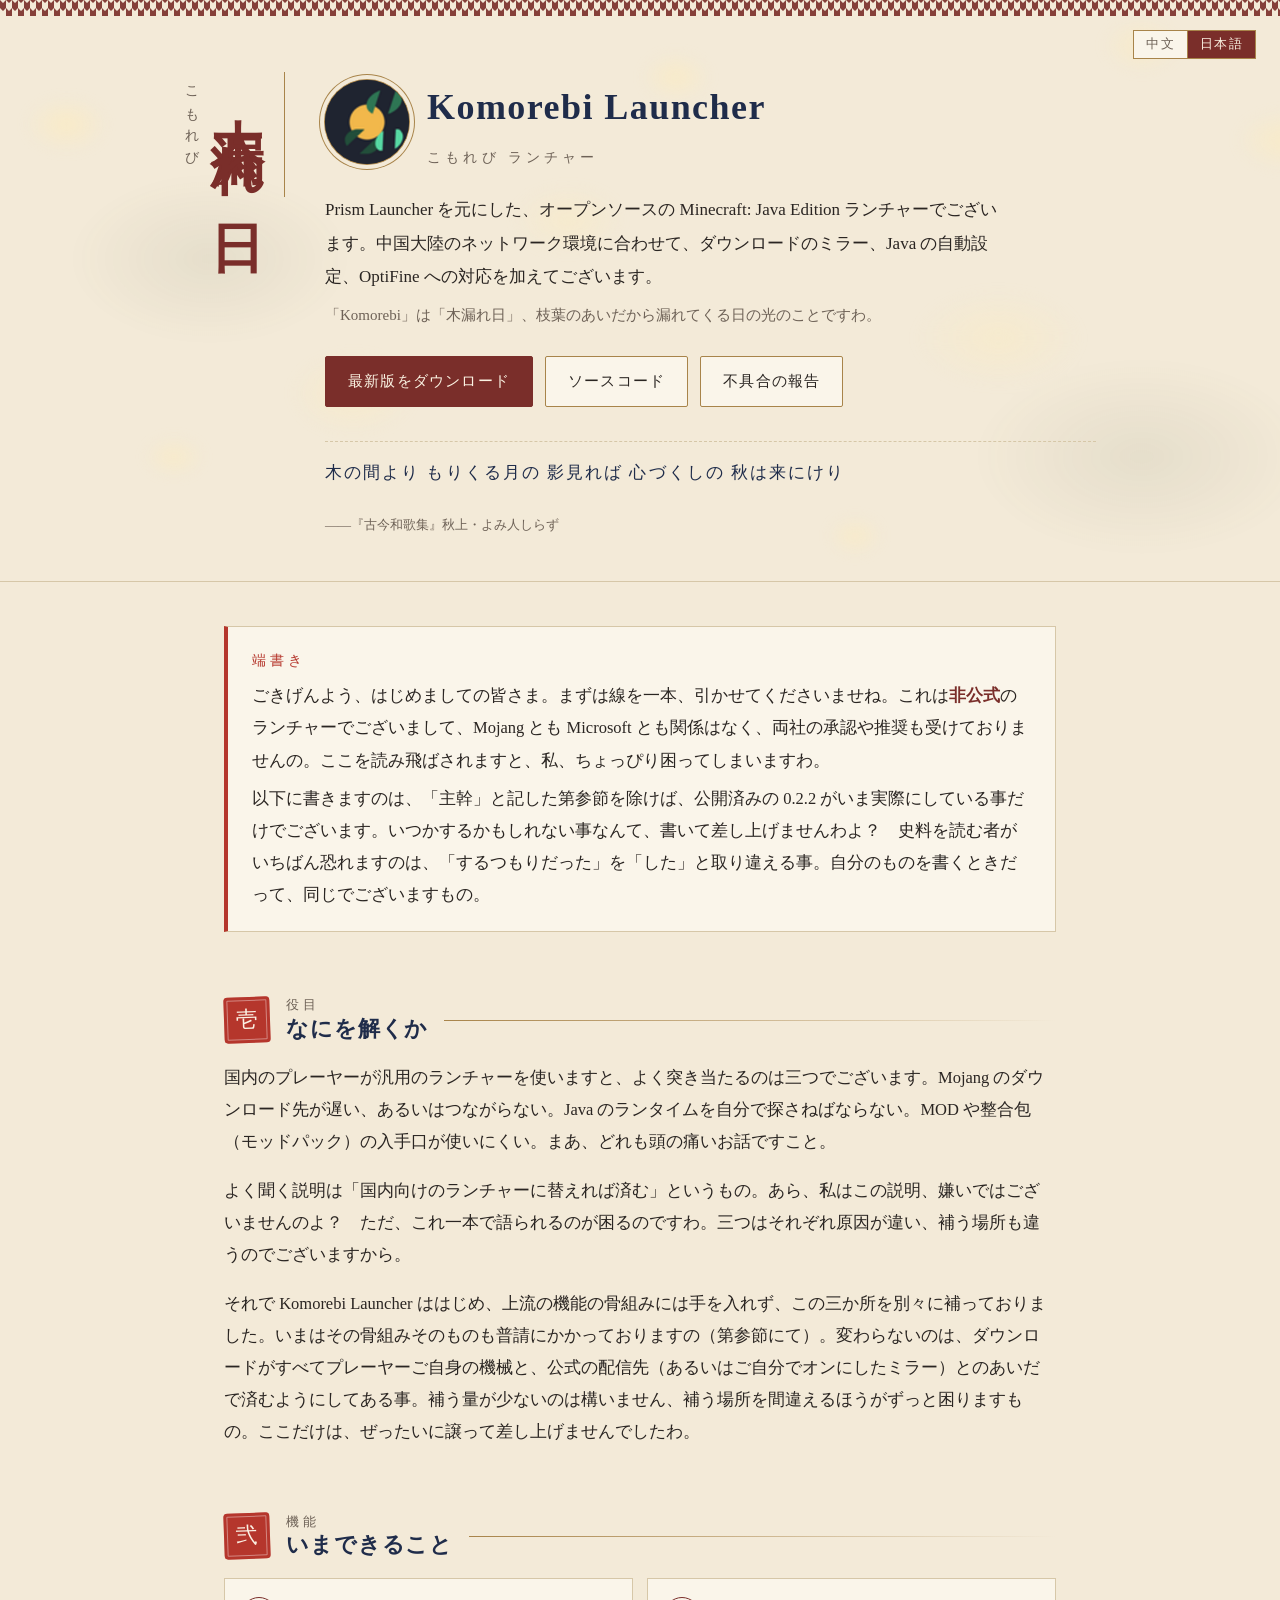
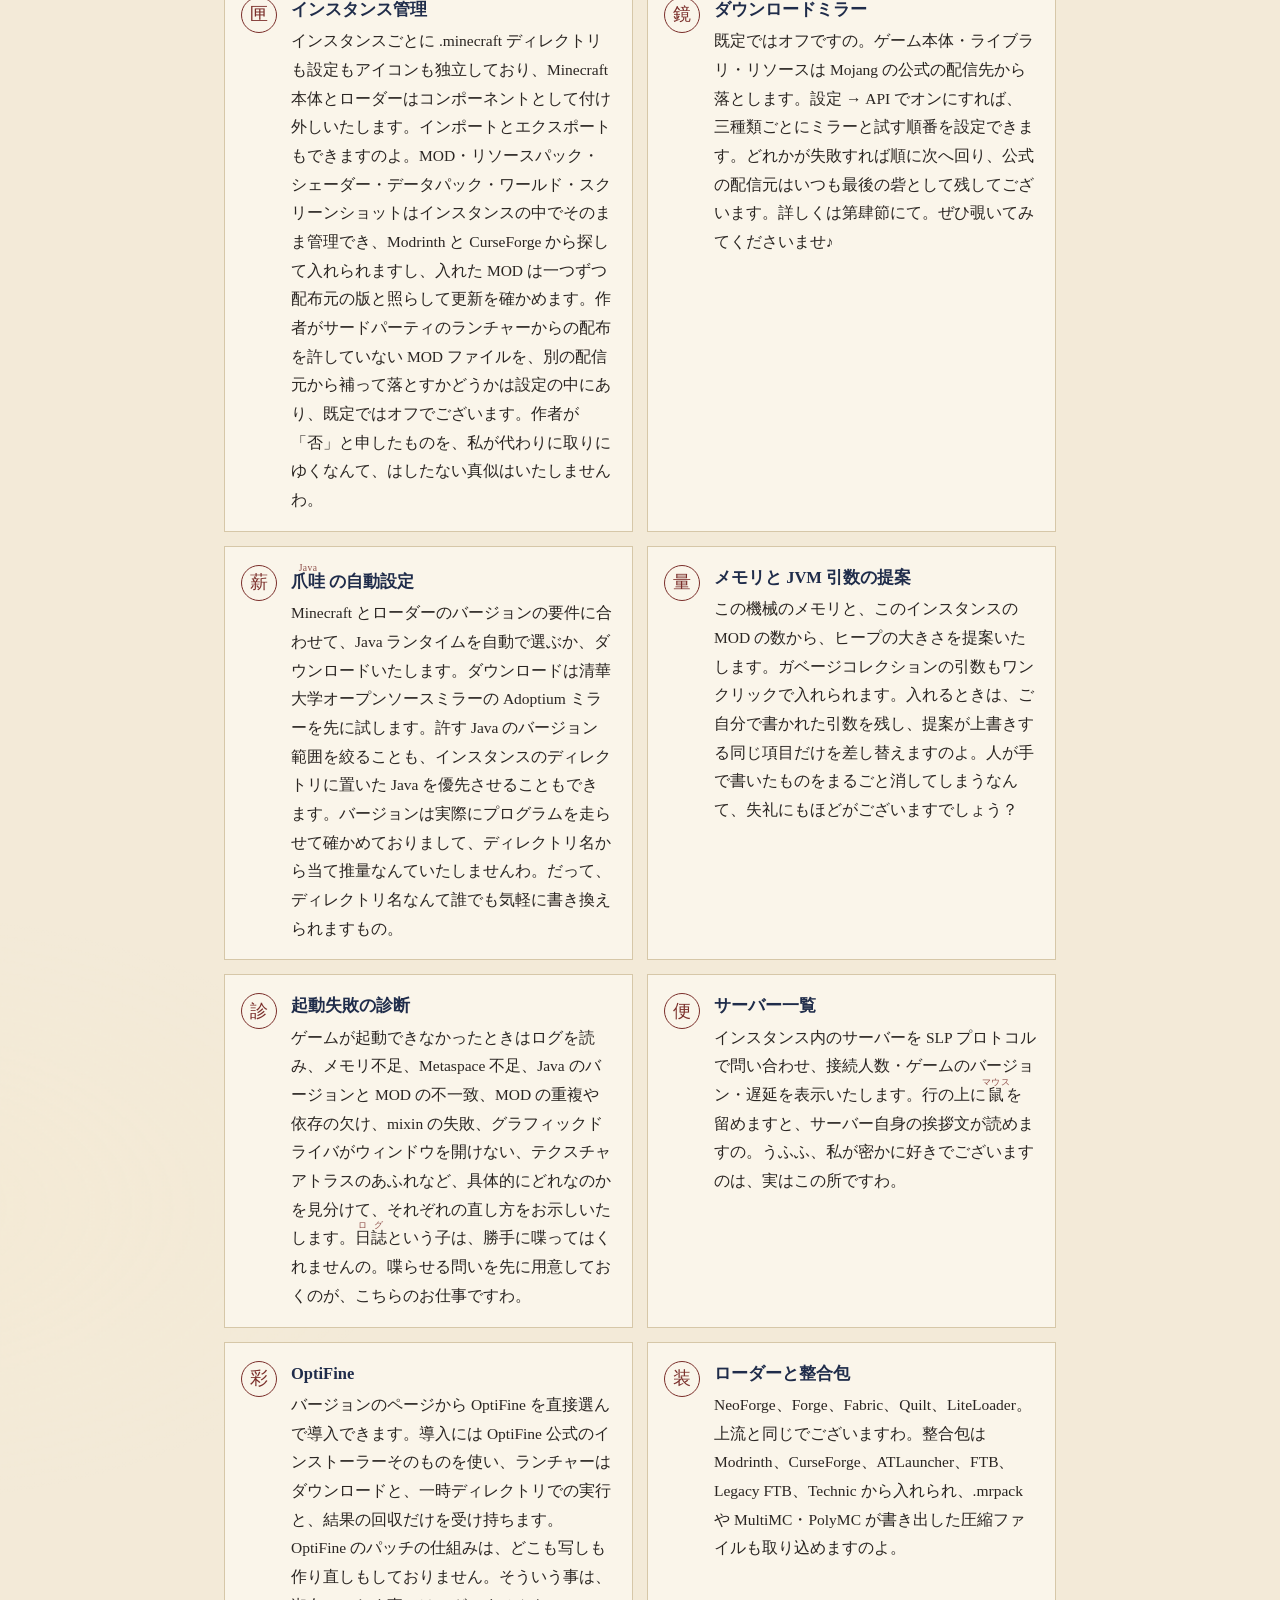
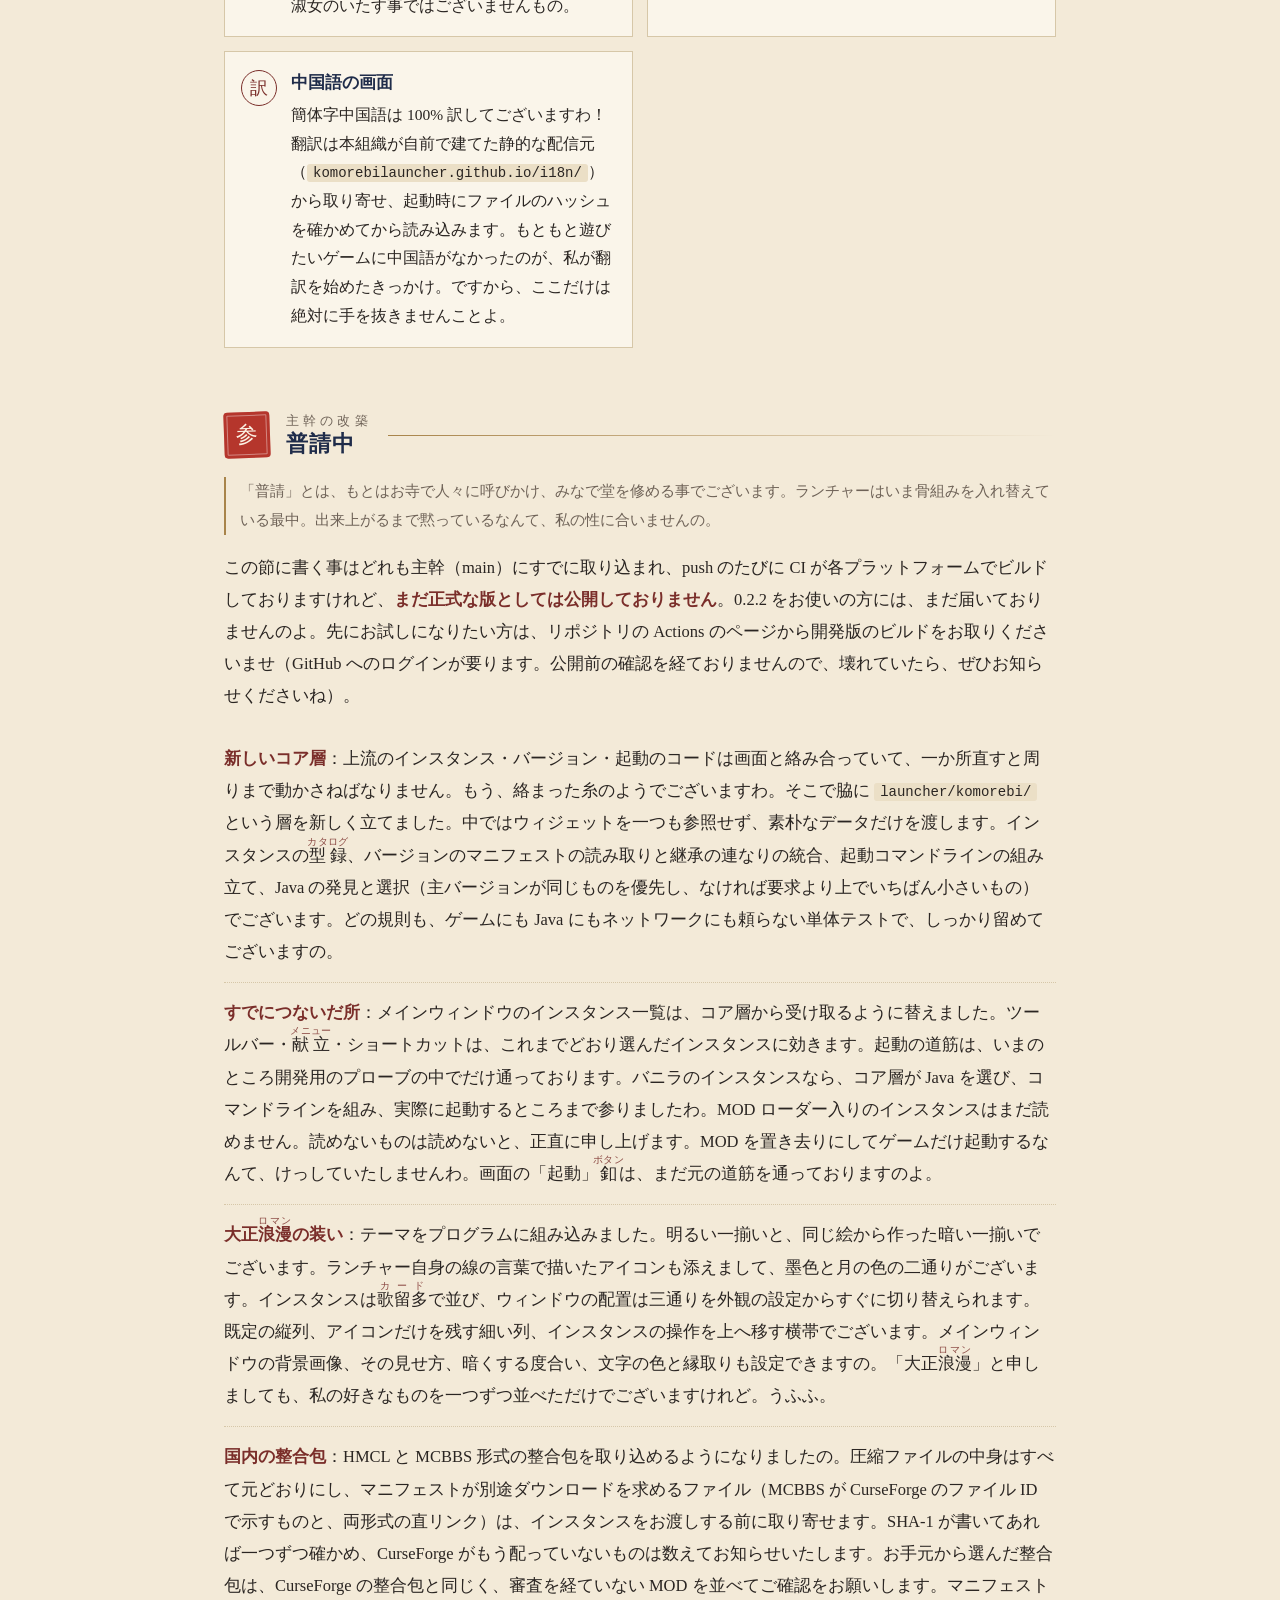
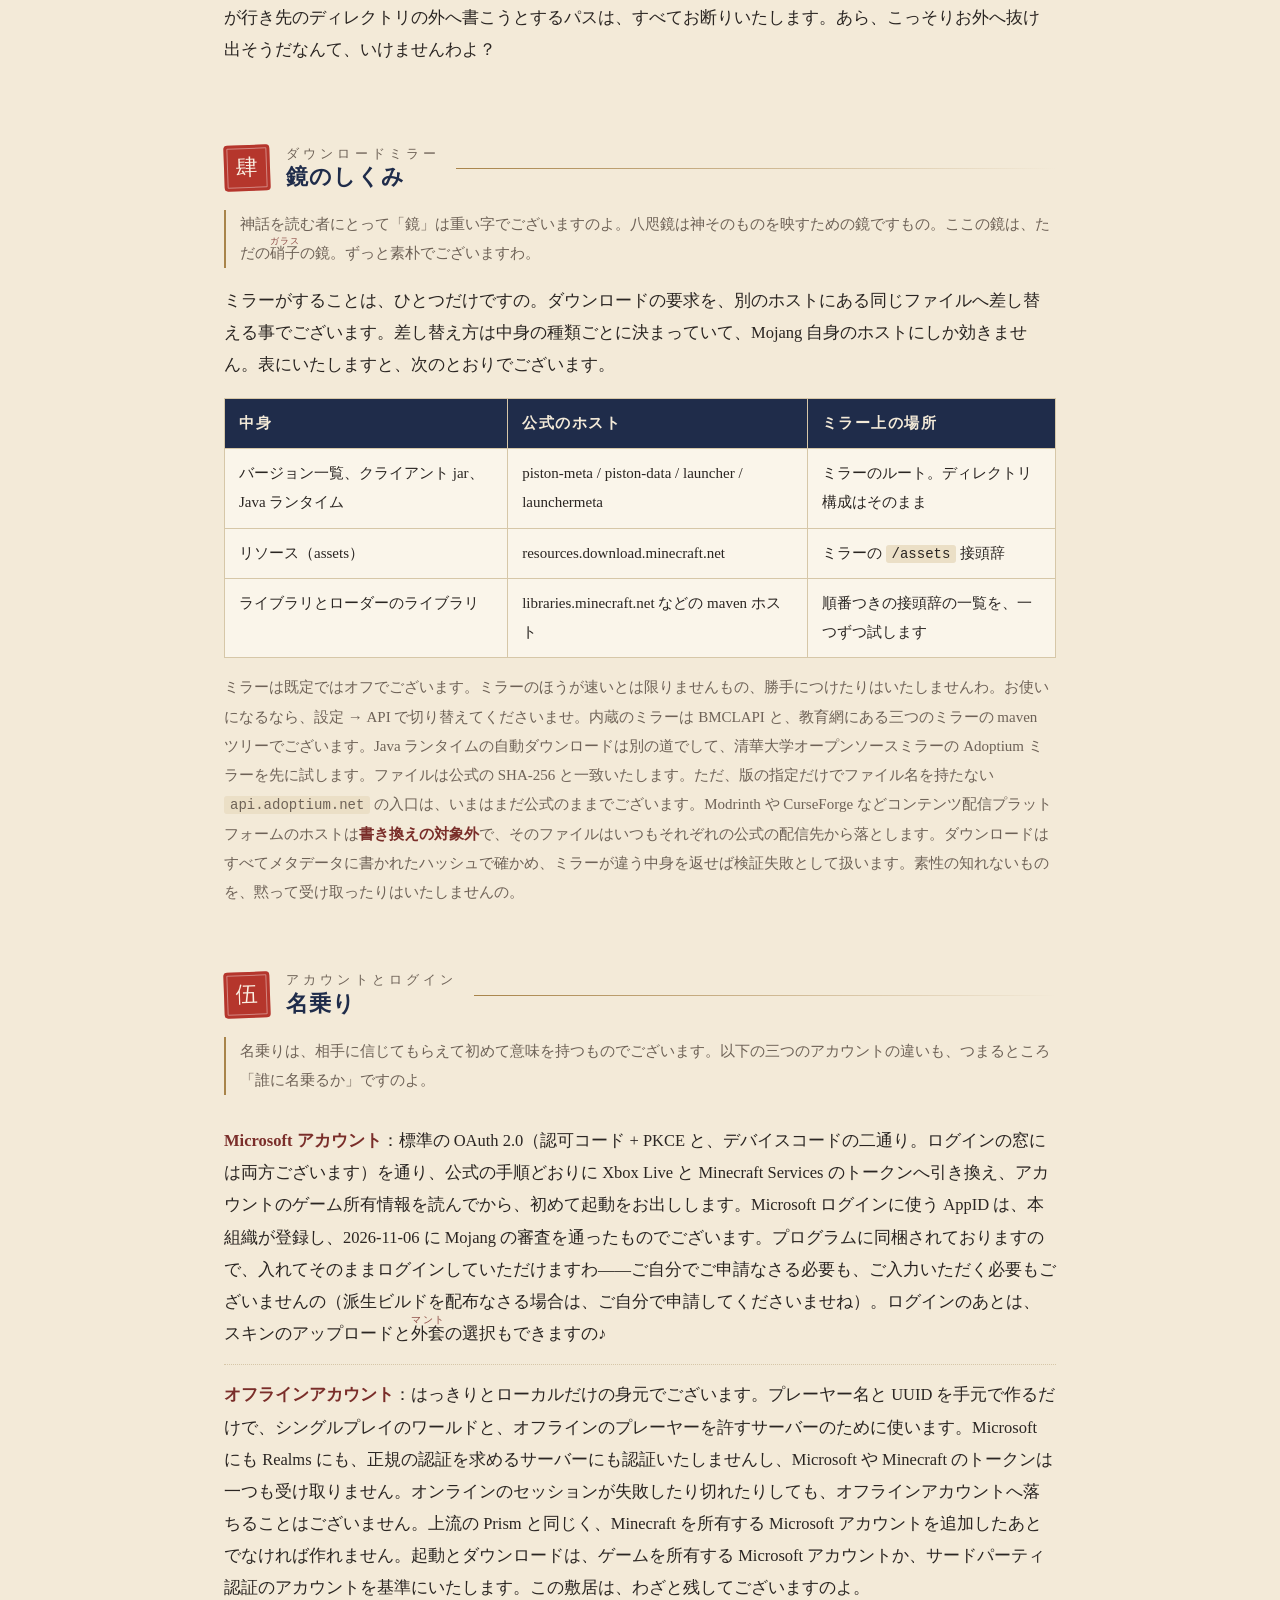
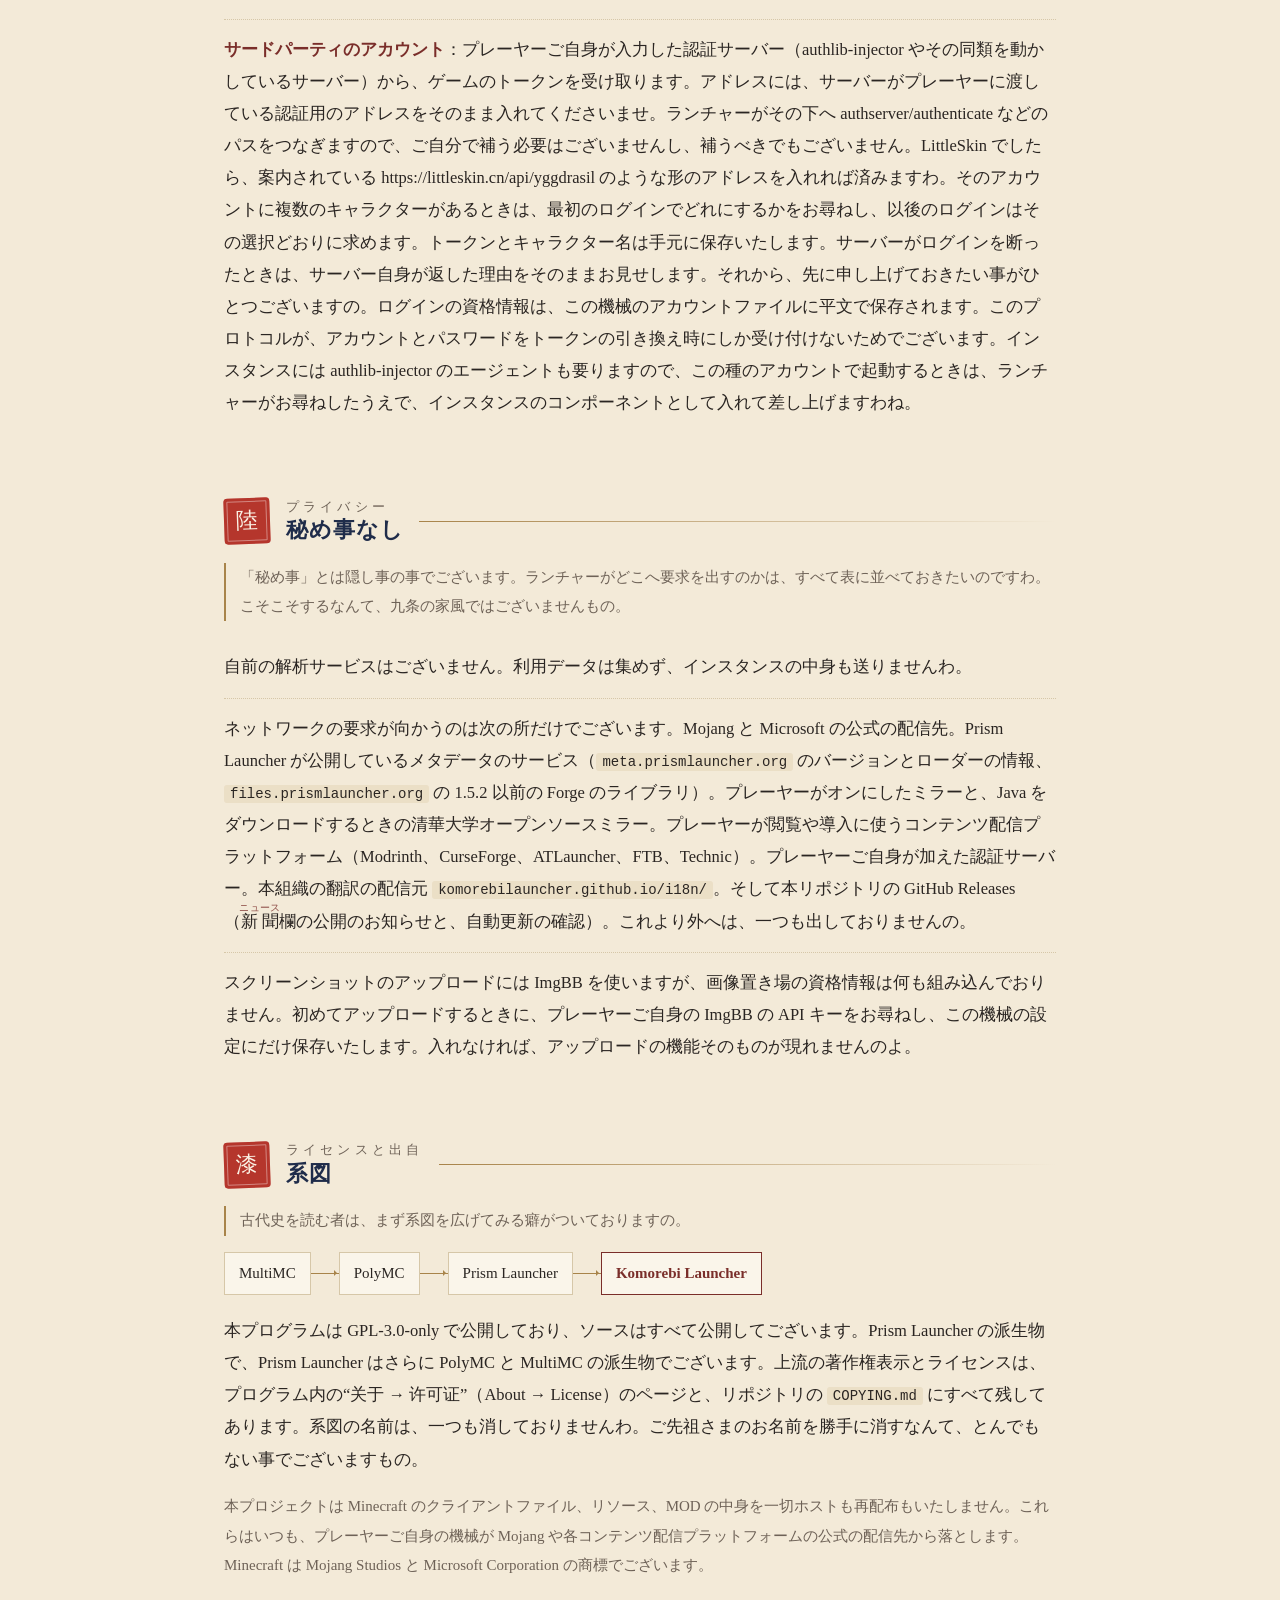
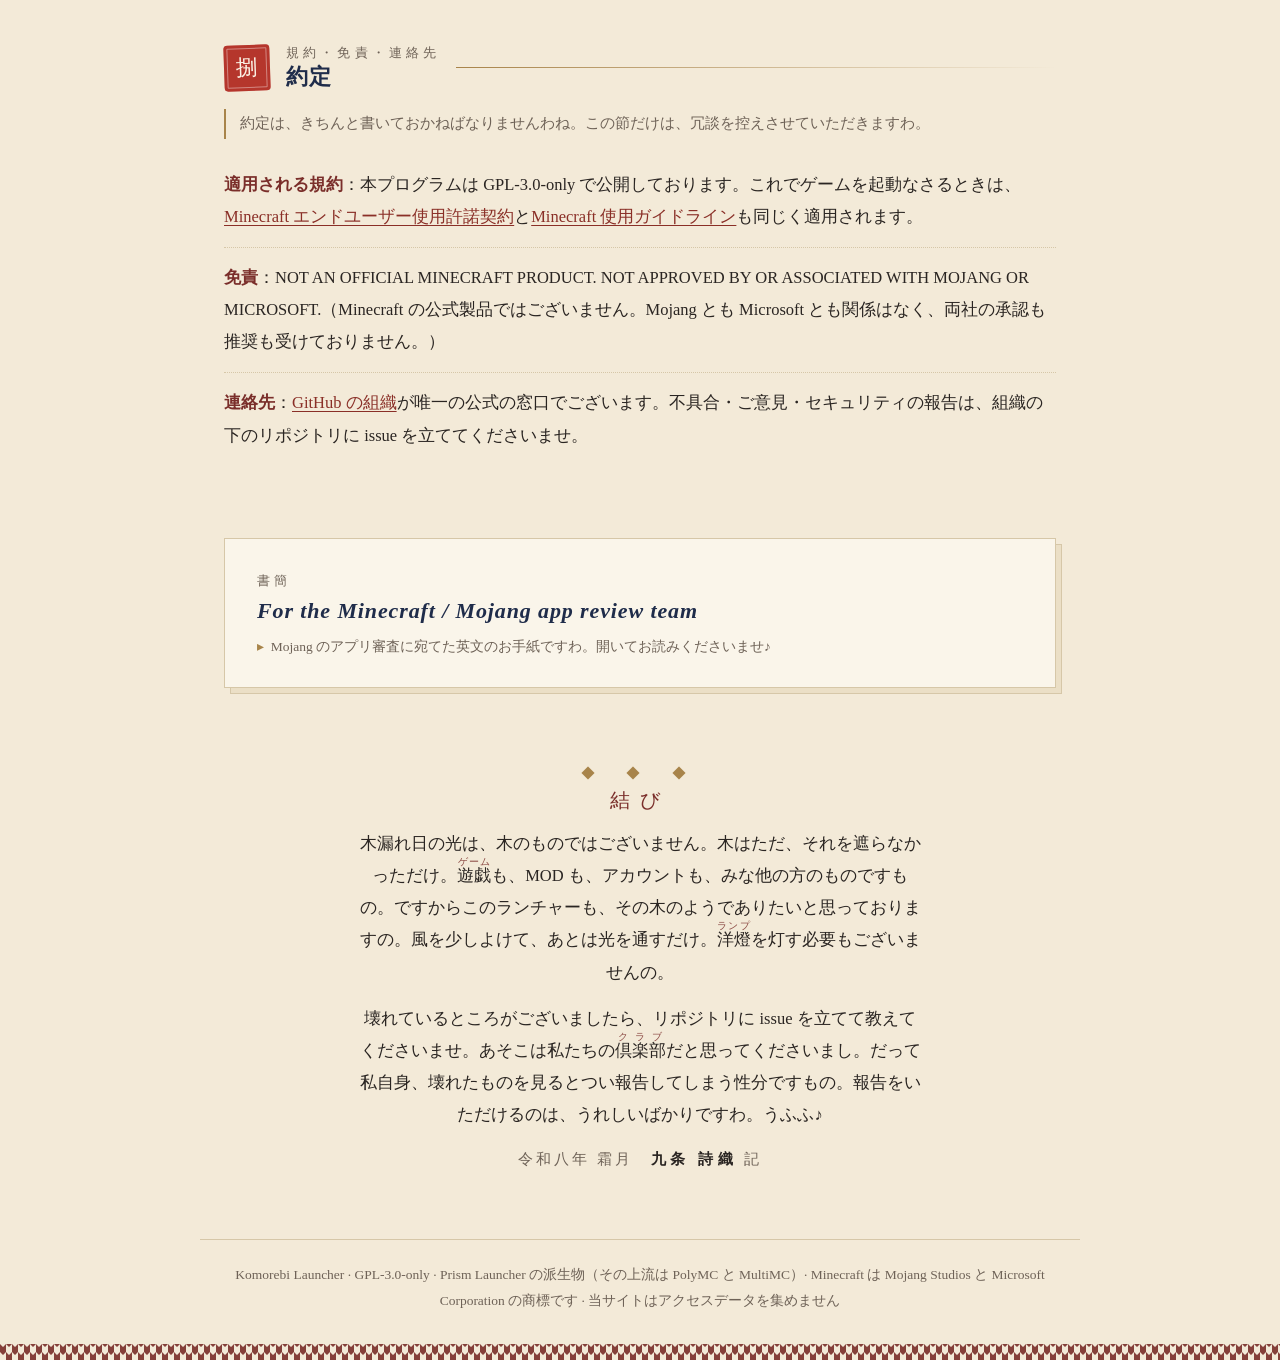
==== commit 25876cb1: "Say the approved application ID ships inside the launcher The account section still opened with "sig" ====
--- a/ja/index.html
+++ b/ja/index.html
@@ -107,7 +107,7 @@
   <div class="sec-head"><span class="seal">伍</span><h2><span class="jp">アカウントとログイン</span>名乗り</h2></div>
   <p class="aside">名乗りは、相手に信じてもらえて初めて意味を持つものでございます。以下の三つのアカウントの違いも、つまるところ「誰に名乗るか」ですのよ。</p>
   <ul class="roll">
-    <li><strong>Microsoft アカウント</strong>：標準の OAuth 2.0（認可コード + PKCE と、デバイスコードの二通り。ログインの窓には両方ございます）を通り、公式の手順どおりに Xbox Live と Minecraft Services のトークンへ引き換え、アカウントのゲーム所有情報を読んでから、初めて起動をお出しします。Microsoft ログインには、Mojang のアプリ登録を通った AppID が要ります。このリポジトリに同梱の AppID は 2026-11-06 に Mojang の審査を通っておりますので、そのままお使いいただけますわ（派生ビルドを配布なさる場合は、ご自分で申請してくださいませね）。ログインのあとは、スキンのアップロードと<ruby>外套<rt>マント</rt></ruby>の選択もできますの♪</li>
+    <li><strong>Microsoft アカウント</strong>：標準の OAuth 2.0（認可コード + PKCE と、デバイスコードの二通り。ログインの窓には両方ございます）を通り、公式の手順どおりに Xbox Live と Minecraft Services のトークンへ引き換え、アカウントのゲーム所有情報を読んでから、初めて起動をお出しします。Microsoft ログインに使う AppID は、本組織が登録し、2026-11-06 に Mojang の審査を通ったものでございます。プログラムに同梱されておりますので、入れてそのままログインしていただけますわ——ご自分でご申請なさる必要も、ご入力いただく必要もございませんの（派生ビルドを配布なさる場合は、ご自分で申請してくださいませね）。ログインのあとは、スキンのアップロードと<ruby>外套<rt>マント</rt></ruby>の選択もできますの♪</li>
     <li><strong>オフラインアカウント</strong>：はっきりとローカルだけの身元でございます。プレーヤー名と UUID を手元で作るだけで、シングルプレイのワールドと、オフラインのプレーヤーを許すサーバーのために使います。Microsoft にも Realms にも、正規の認証を求めるサーバーにも認証いたしませんし、Microsoft や Minecraft のトークンは一つも受け取りません。オンラインのセッションが失敗したり切れたりしても、オフラインアカウントへ落ちることはございません。上流の Prism と同じく、Minecraft を所有する Microsoft アカウントを追加したあとでなければ作れません。起動とダウンロードは、ゲームを所有する Microsoft アカウントか、サードパーティ認証のアカウントを基準にいたします。この敷居は、わざと残してございますのよ。</li>
     <li><strong>サードパーティのアカウント</strong>：プレーヤーご自身が入力した認証サーバー（authlib-injector やその同類を動かしているサーバー）から、ゲームのトークンを受け取ります。アドレスには、サーバーがプレーヤーに渡している認証用のアドレスをそのまま入れてくださいませ。ランチャーがその下へ authserver/authenticate などのパスをつなぎますので、ご自分で補う必要はございませんし、補うべきでもございません。LittleSkin でしたら、案内されている https://littleskin.cn/api/yggdrasil のような形のアドレスを入れれば済みますわ。そのアカウントに複数のキャラクターがあるときは、最初のログインでどれにするかをお尋ねし、以後のログインはその選択どおりに求めます。トークンとキャラクター名は手元に保存いたします。サーバーがログインを断ったときは、サーバー自身が返した理由をそのままお見せします。それから、先に申し上げておきたい事がひとつございますの。ログインの資格情報は、この機械のアカウントファイルに平文で保存されます。このプロトコルが、アカウントとパスワードをトークンの引き換え時にしか受け付けないためでございます。インスタンスには authlib-injector のエージェントも要りますので、この種のアカウントで起動するときは、ランチャーがお尋ねしたうえで、インスタンスのコンポーネントとして入れて差し上げますわね。</li>
   </ul>
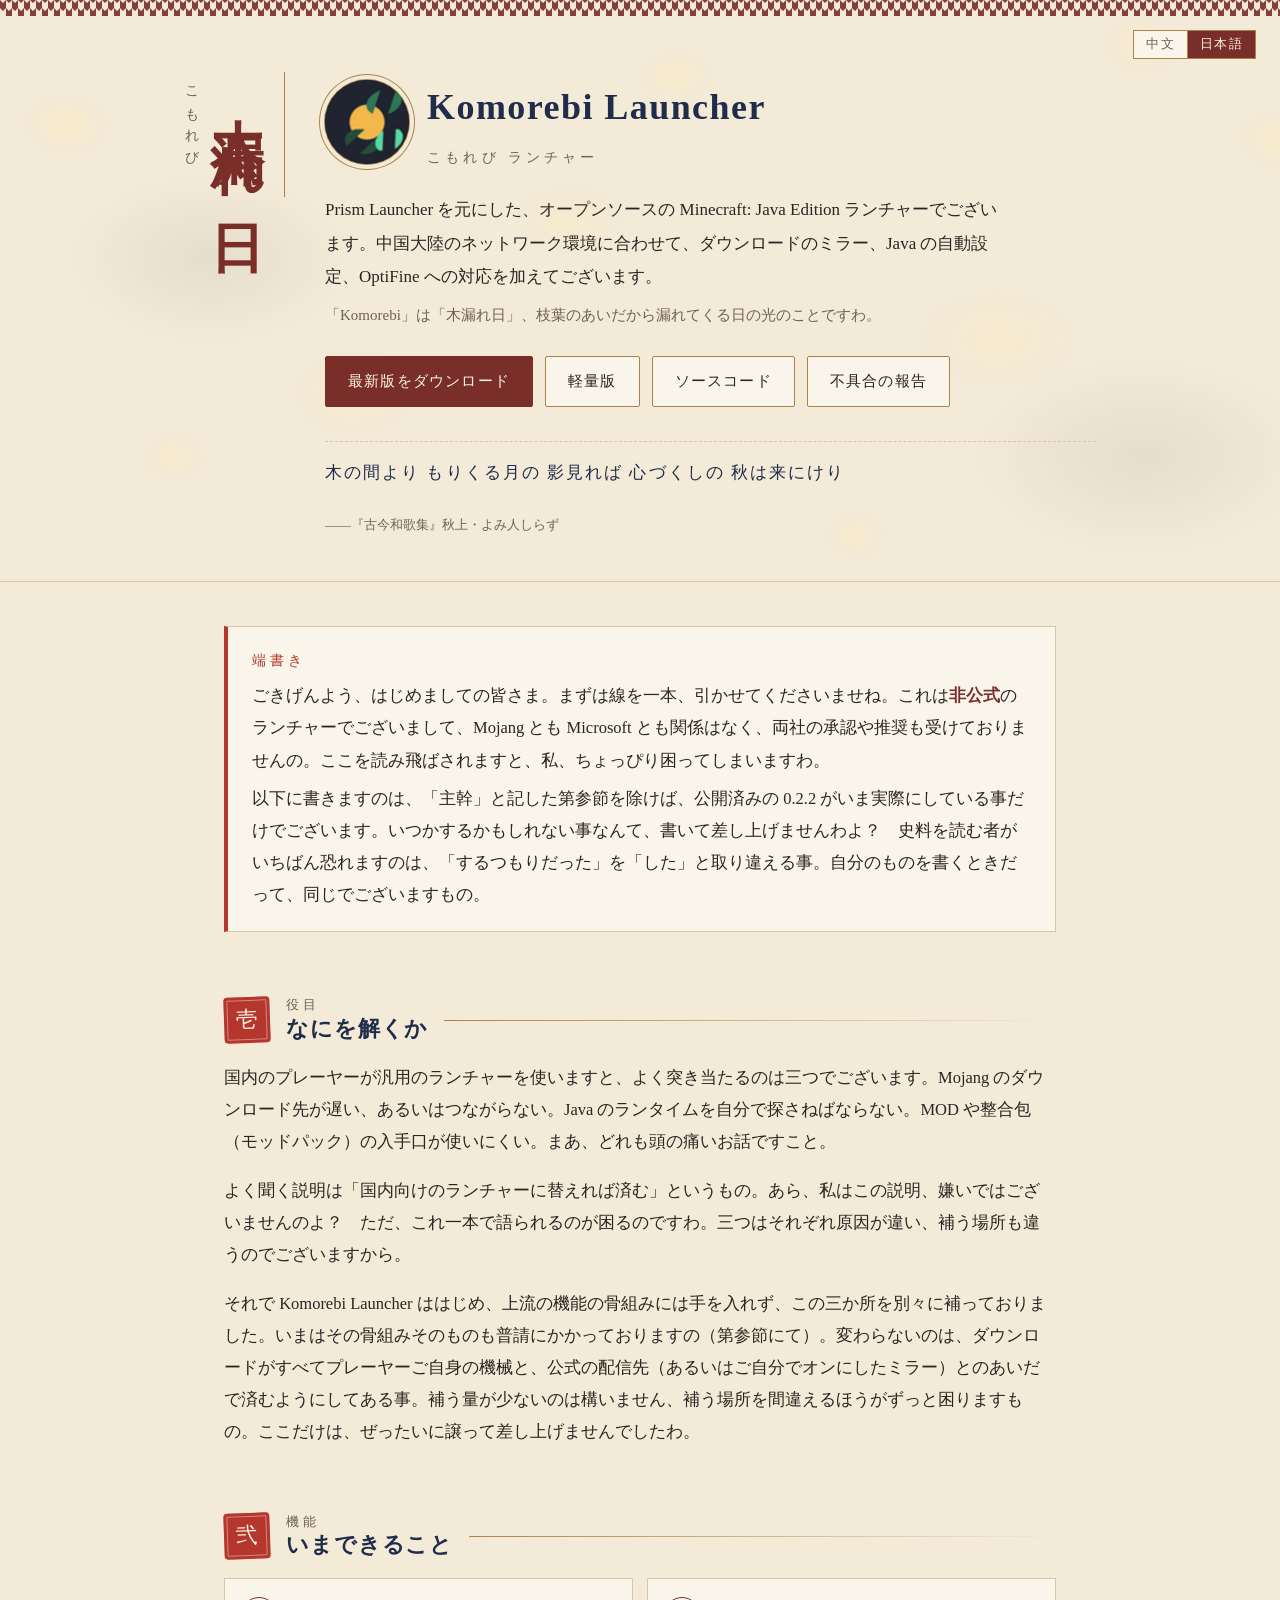
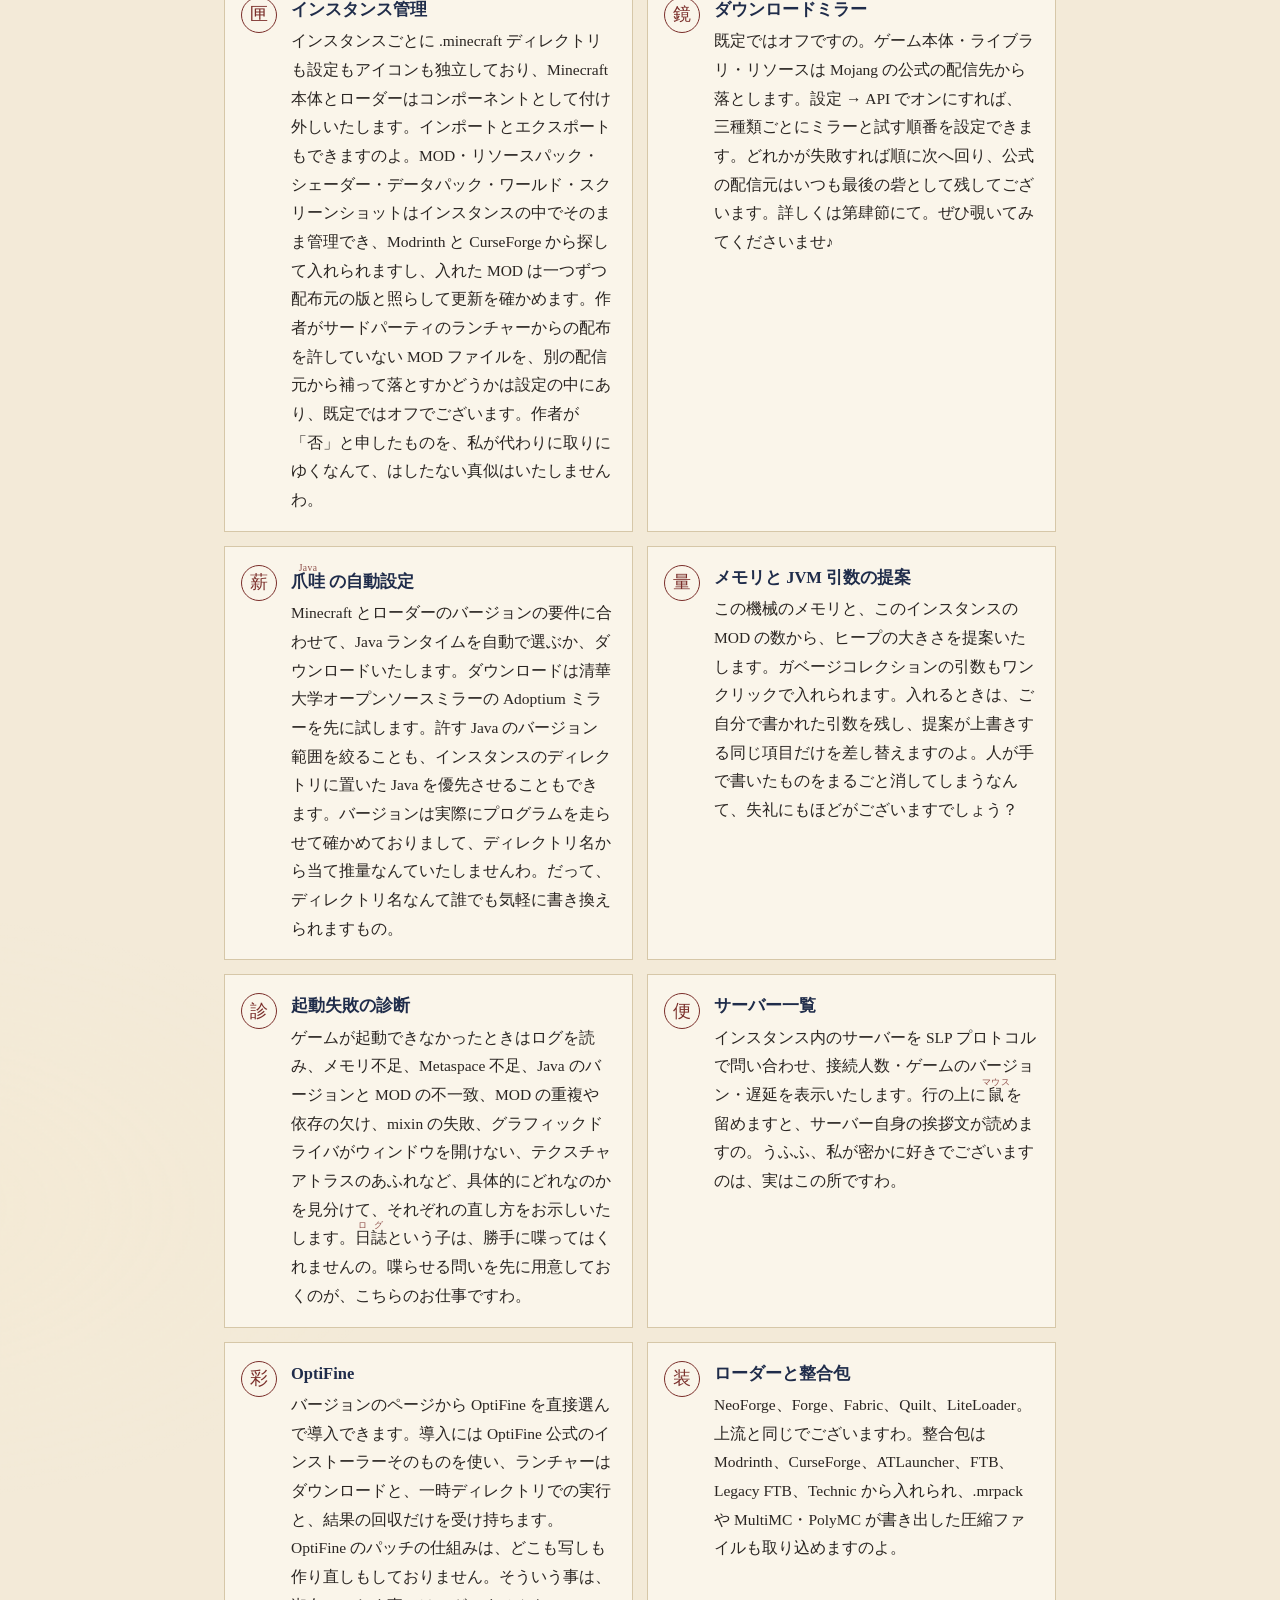
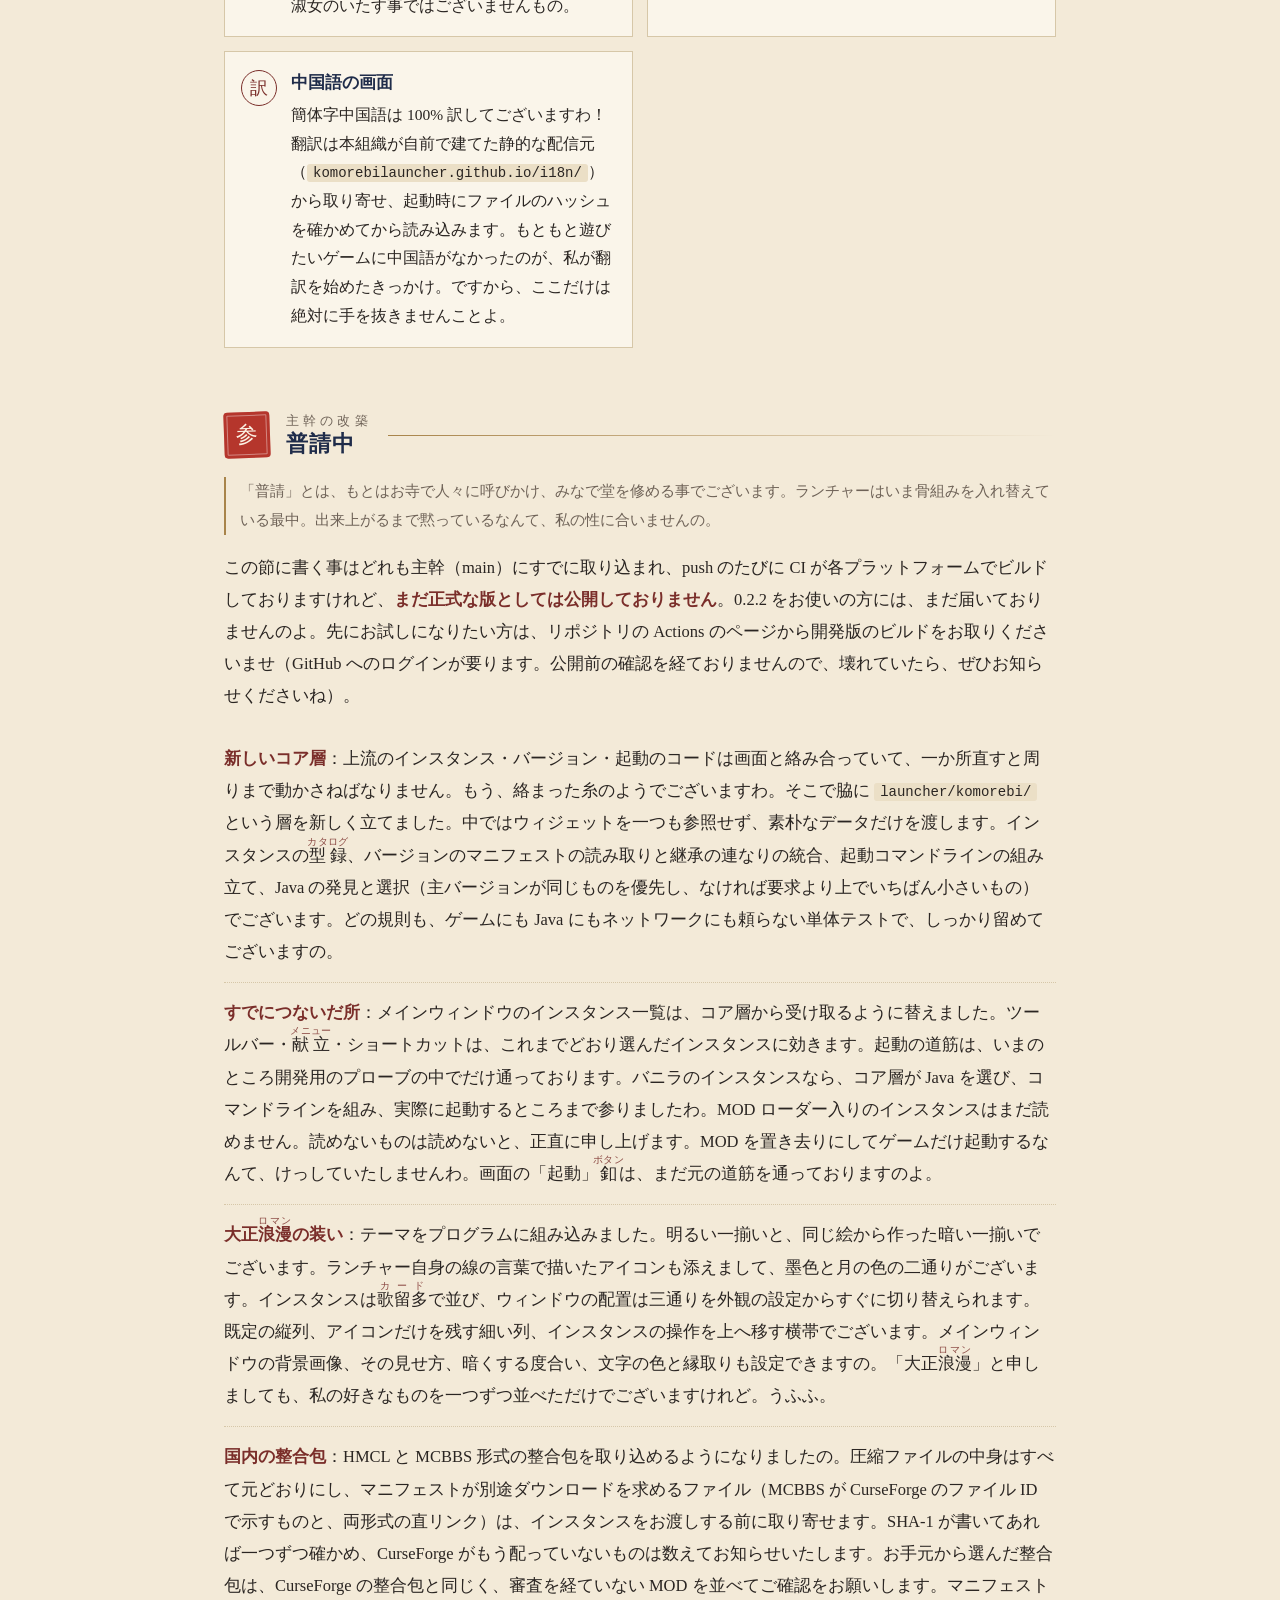
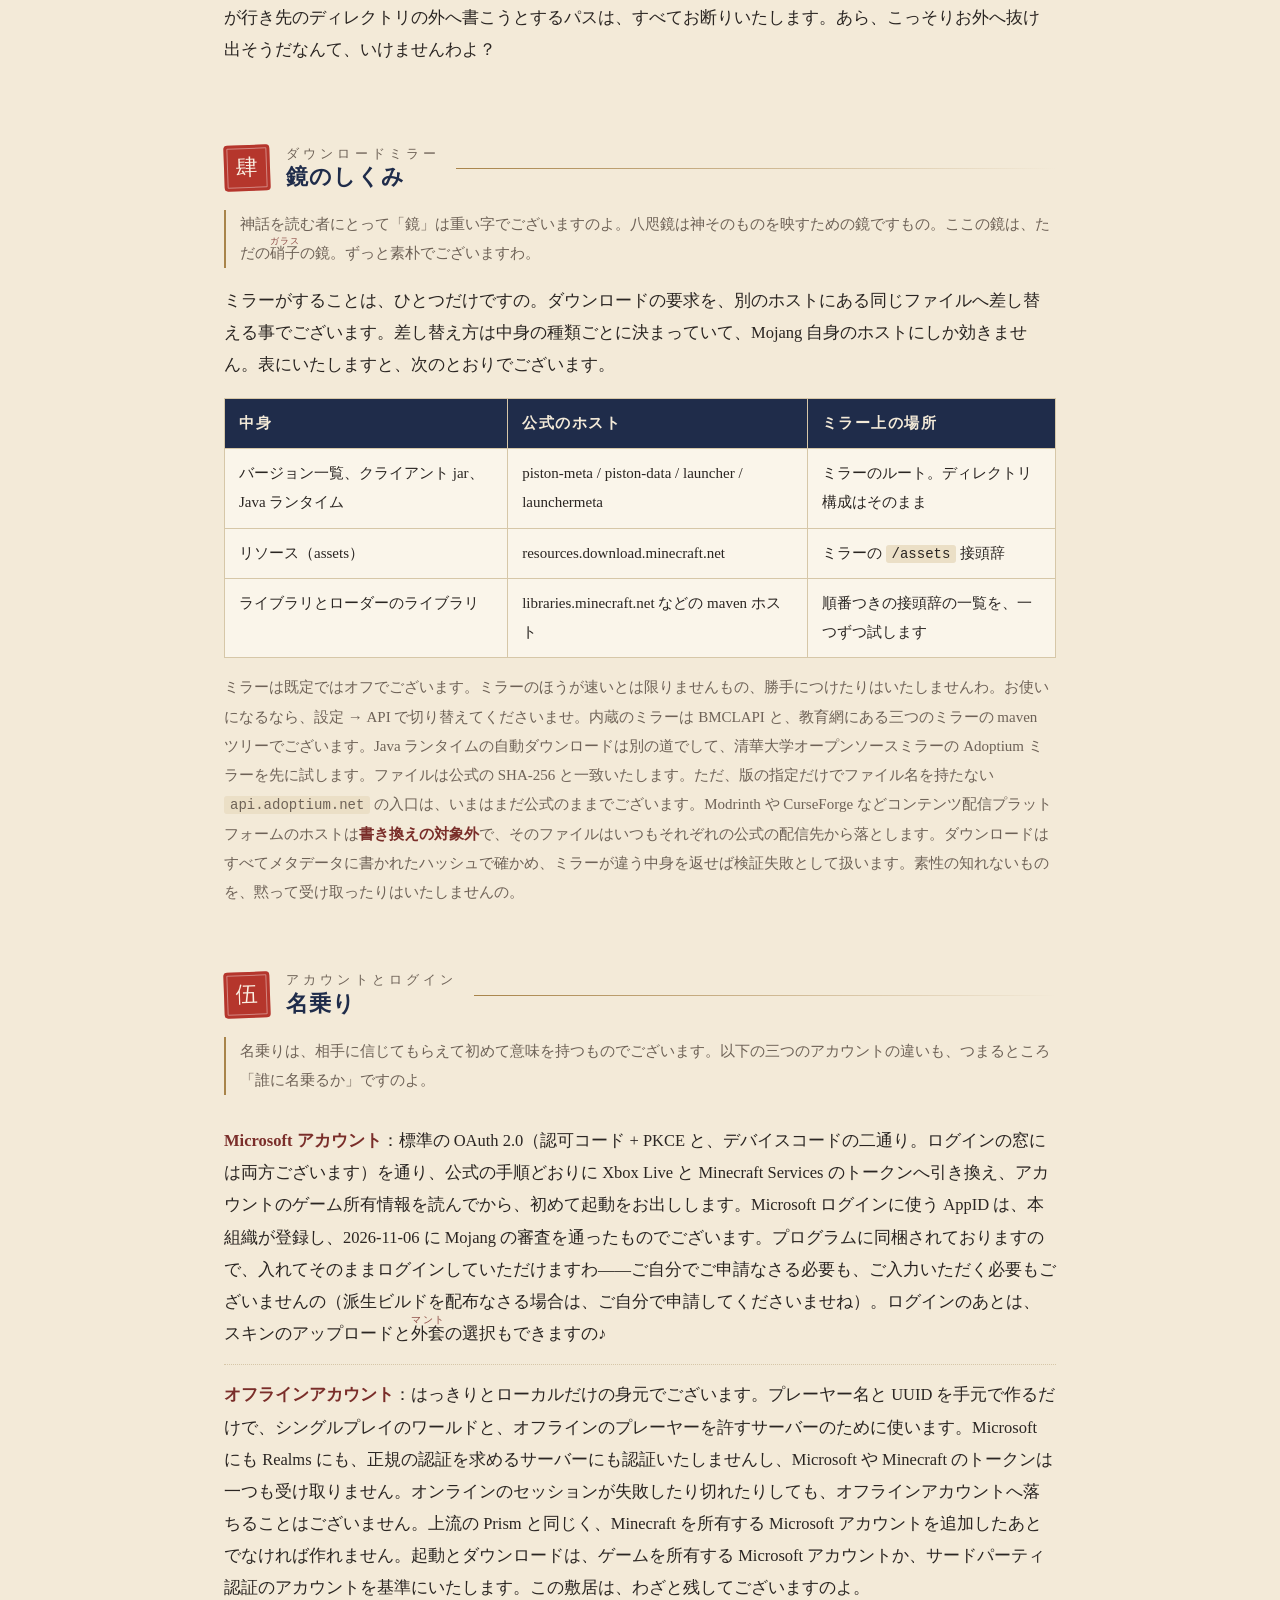
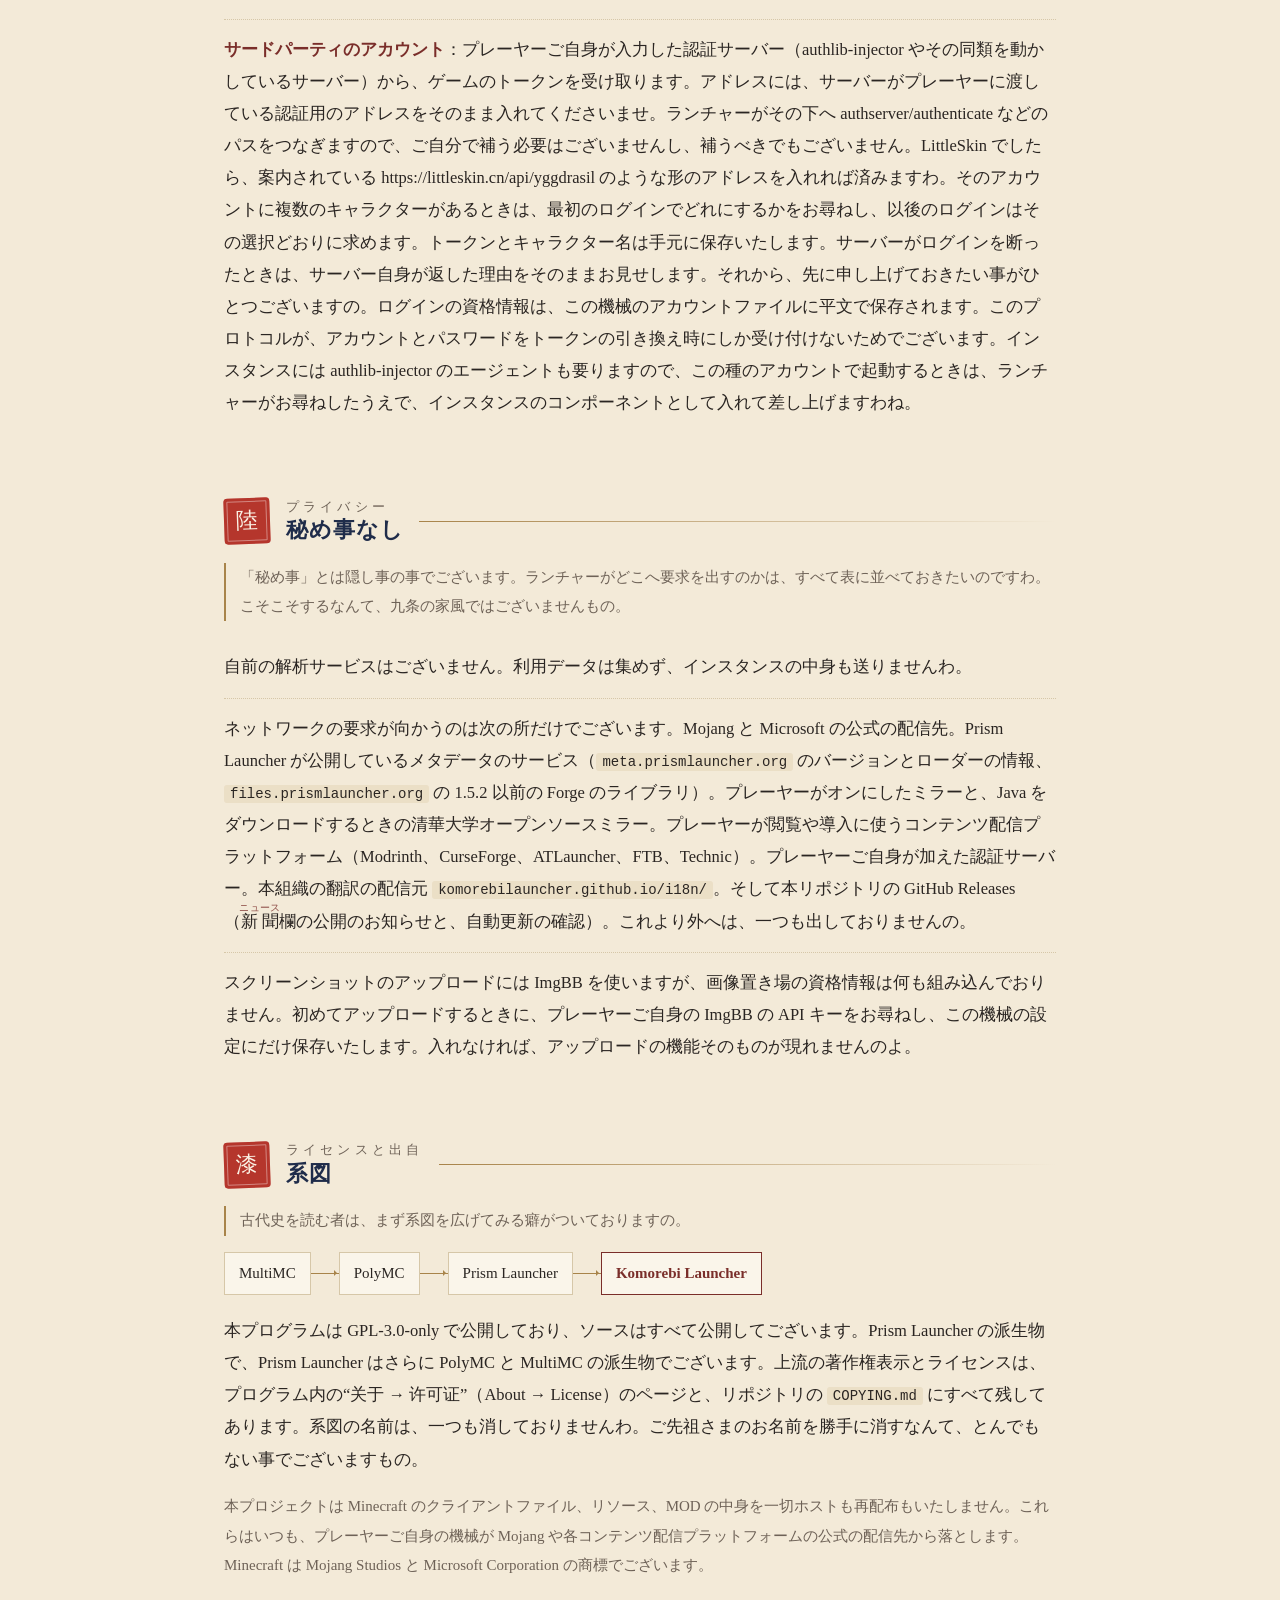
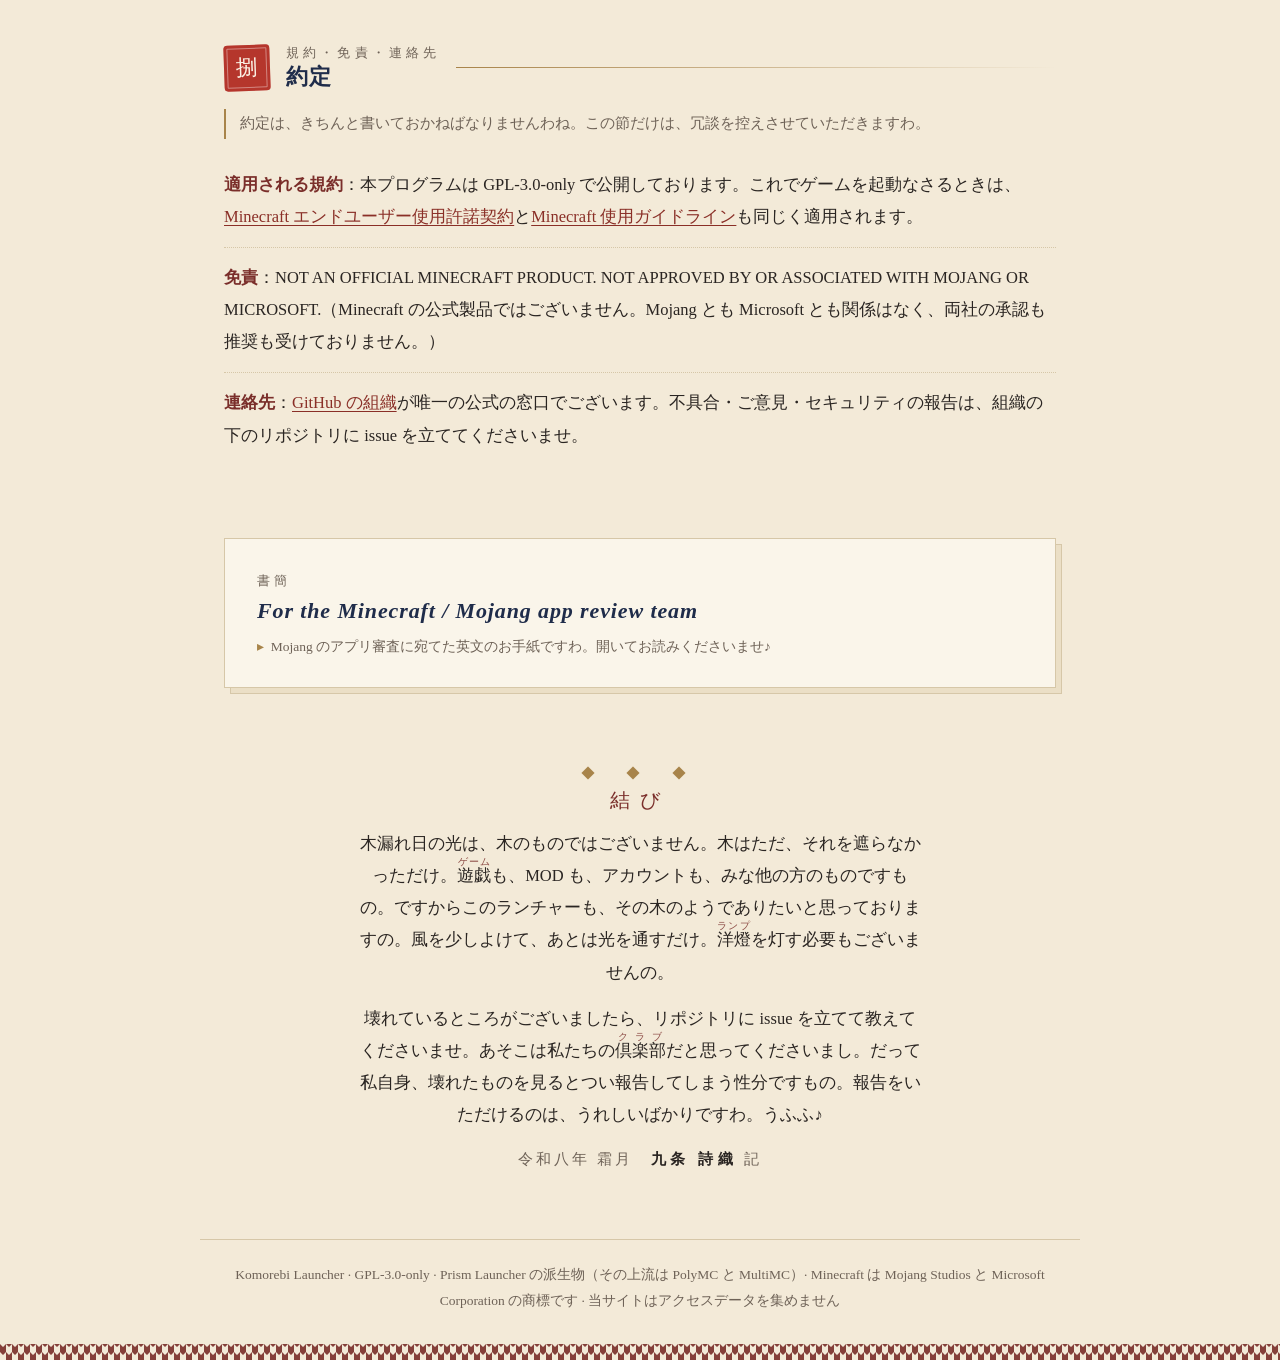
==== commit 08925451: "Add a Lite edition page and link it from both home pages The site described only the full edition, s" ====
--- a/ja/index.html
+++ b/ja/index.html
@@ -35,6 +35,7 @@
       <p class="meaning">「Komorebi」は「木漏れ日」、枝葉のあいだから漏れてくる日の光のことですわ。</p>
       <div class="buttons">
         <a class="button primary" href="https://github.com/KomorebiLauncher/KomorebiLauncher/releases">最新版をダウンロード</a>
+        <a class="button" href="lite/">軽量版</a>
         <a class="button" href="https://github.com/KomorebiLauncher/KomorebiLauncher">ソースコード</a>
         <a class="button" href="https://github.com/KomorebiLauncher/KomorebiLauncher/issues">不具合の報告</a>
       </div>
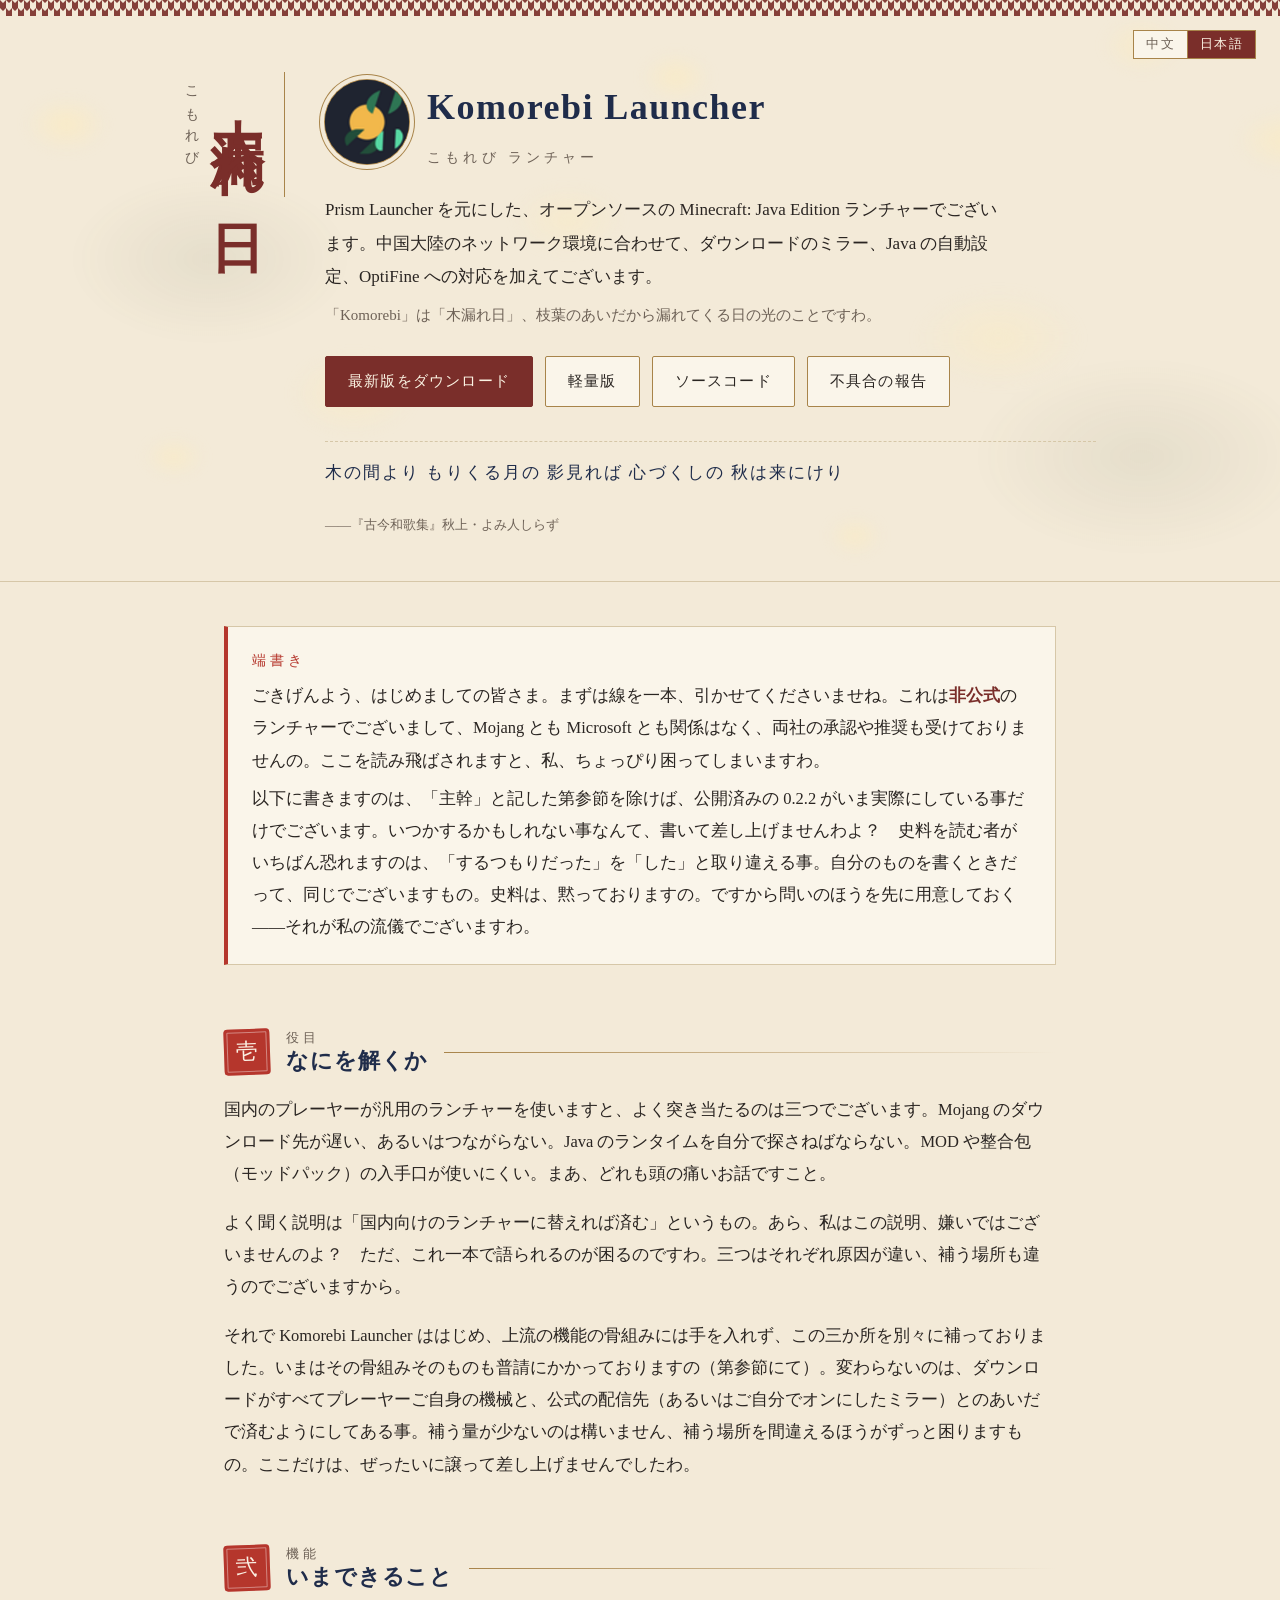
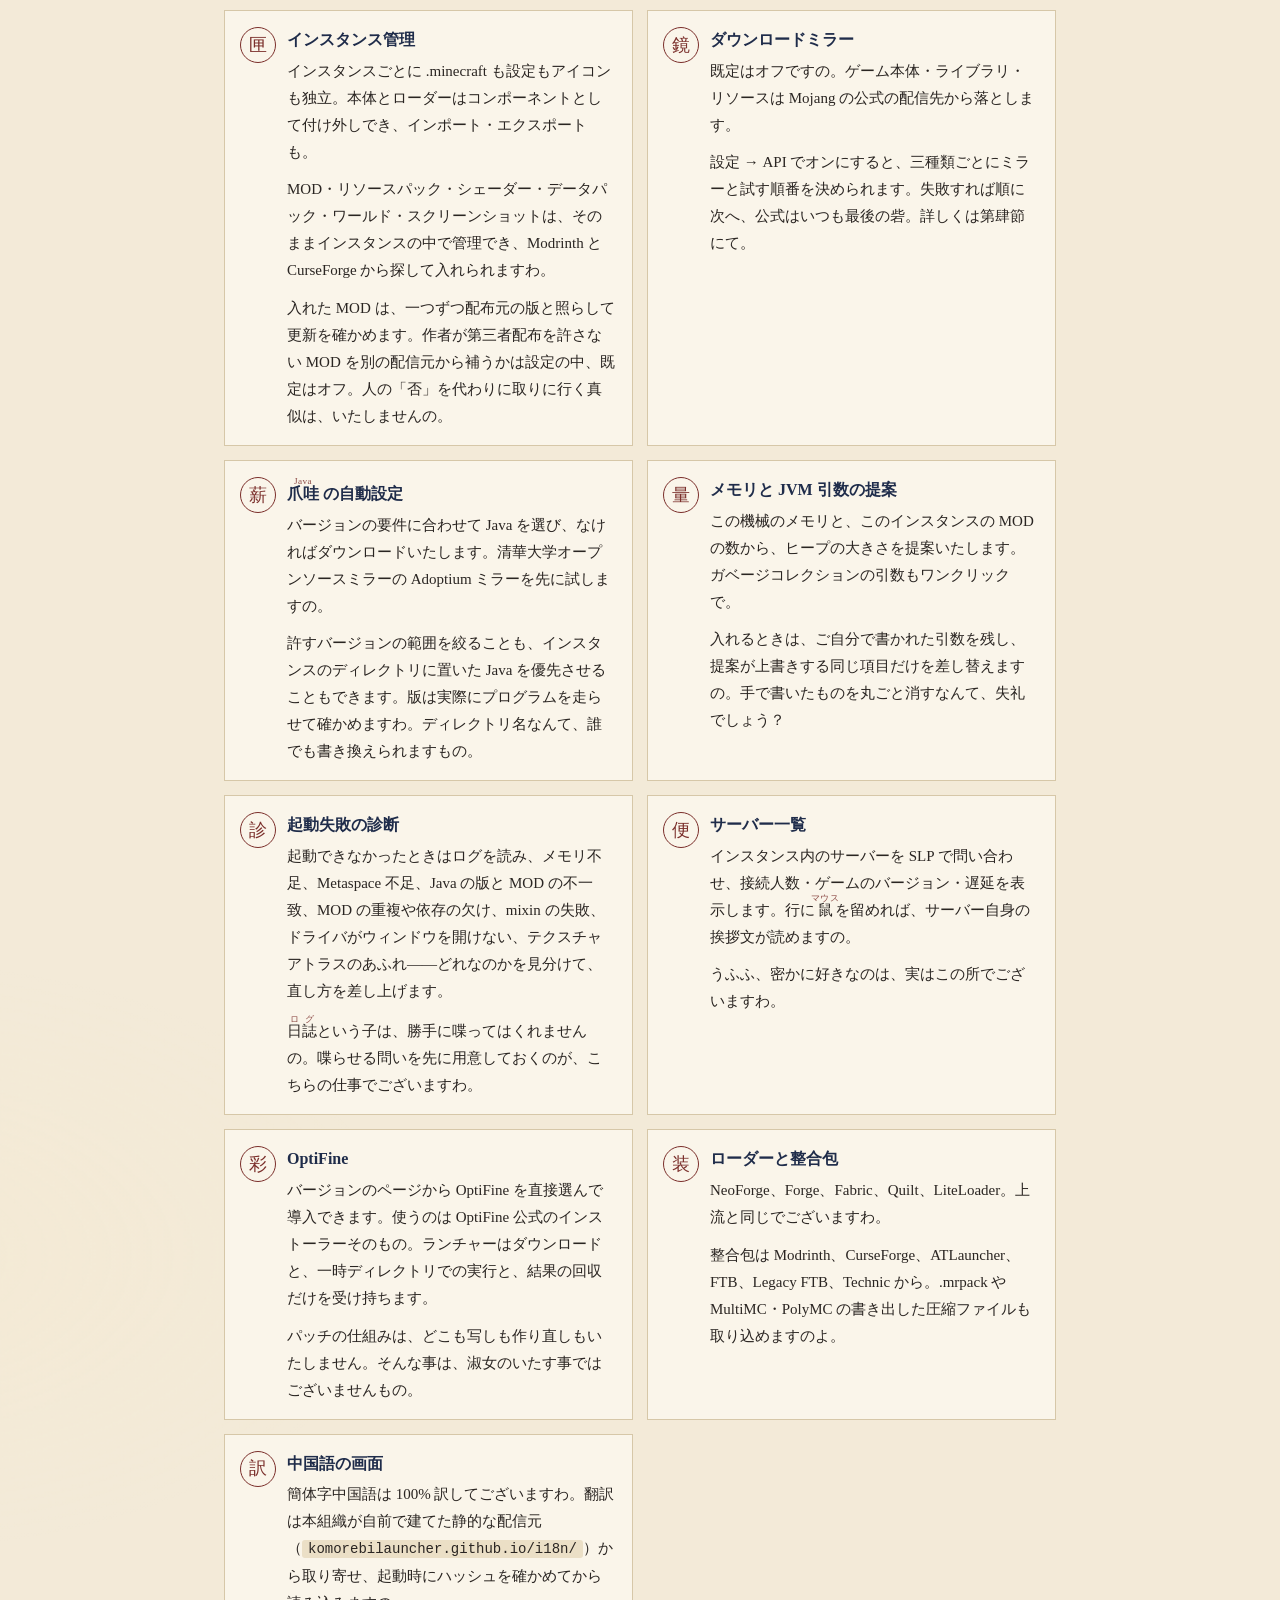
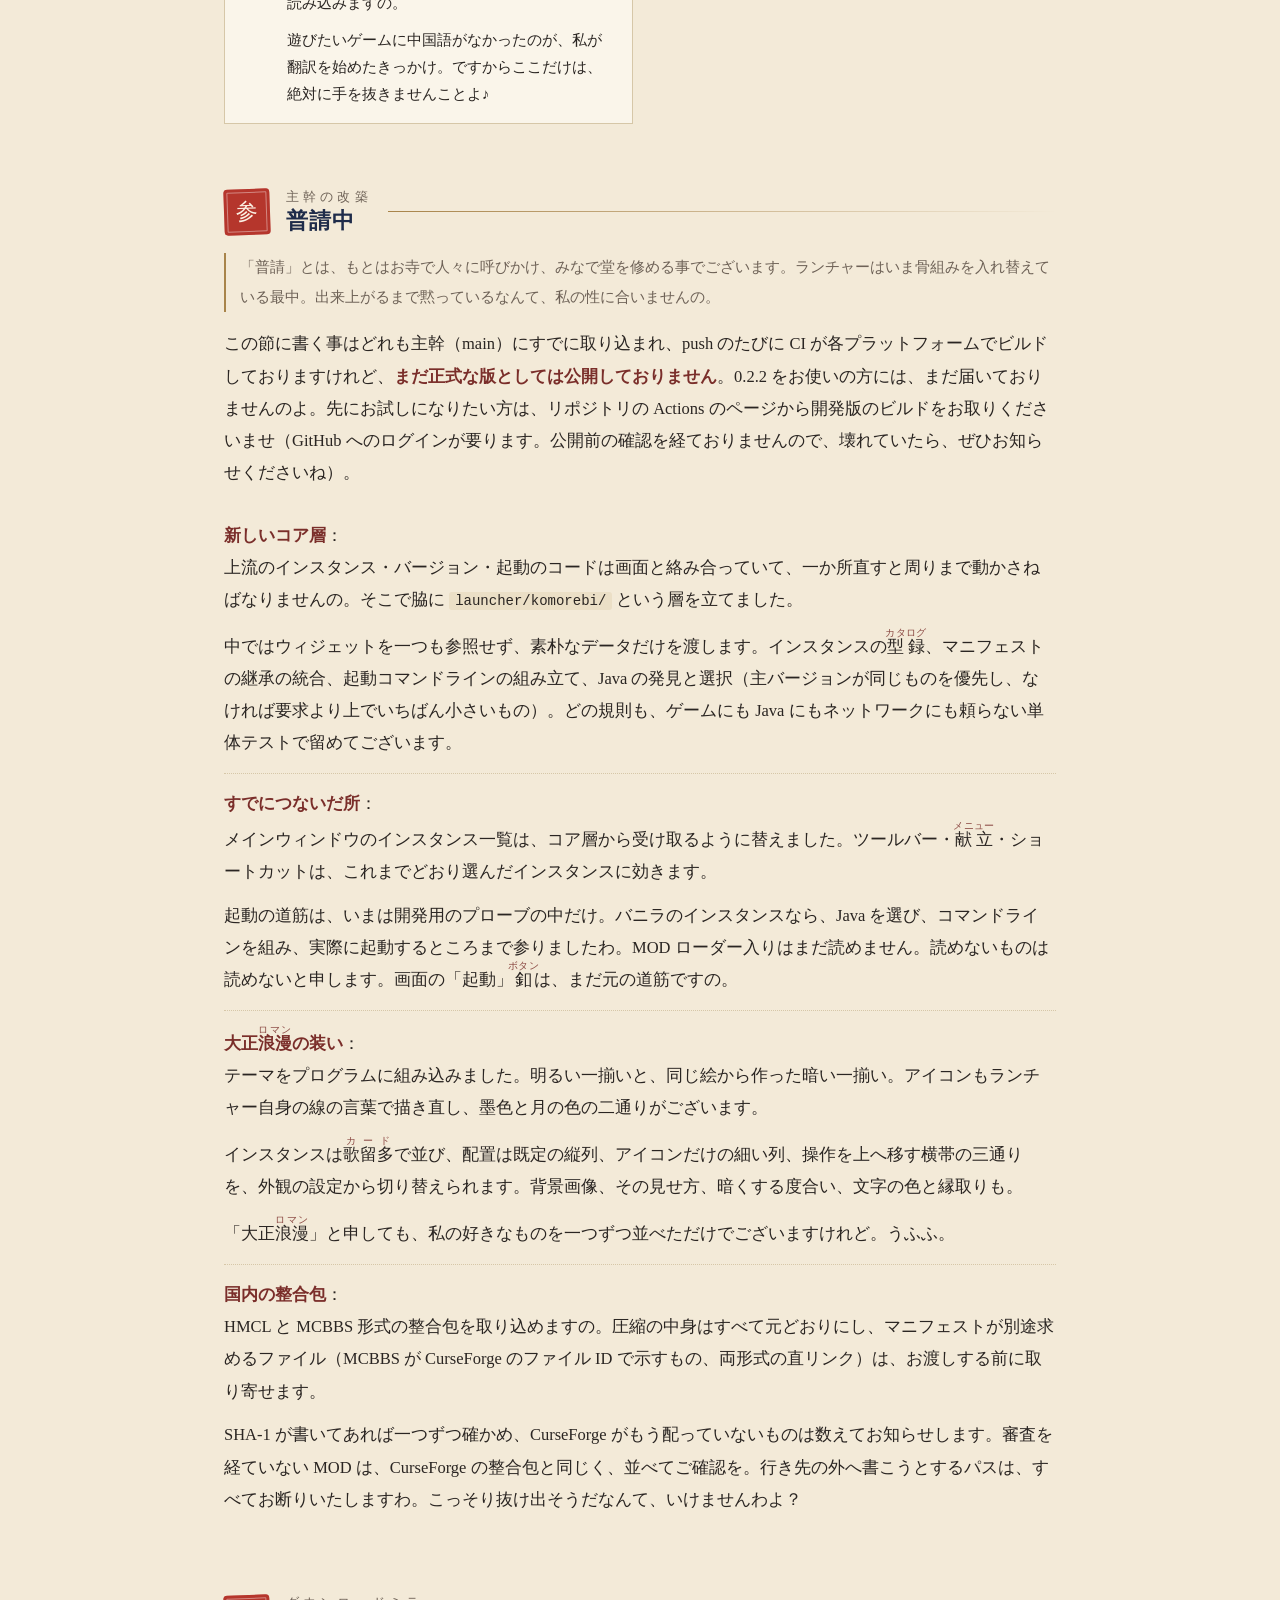
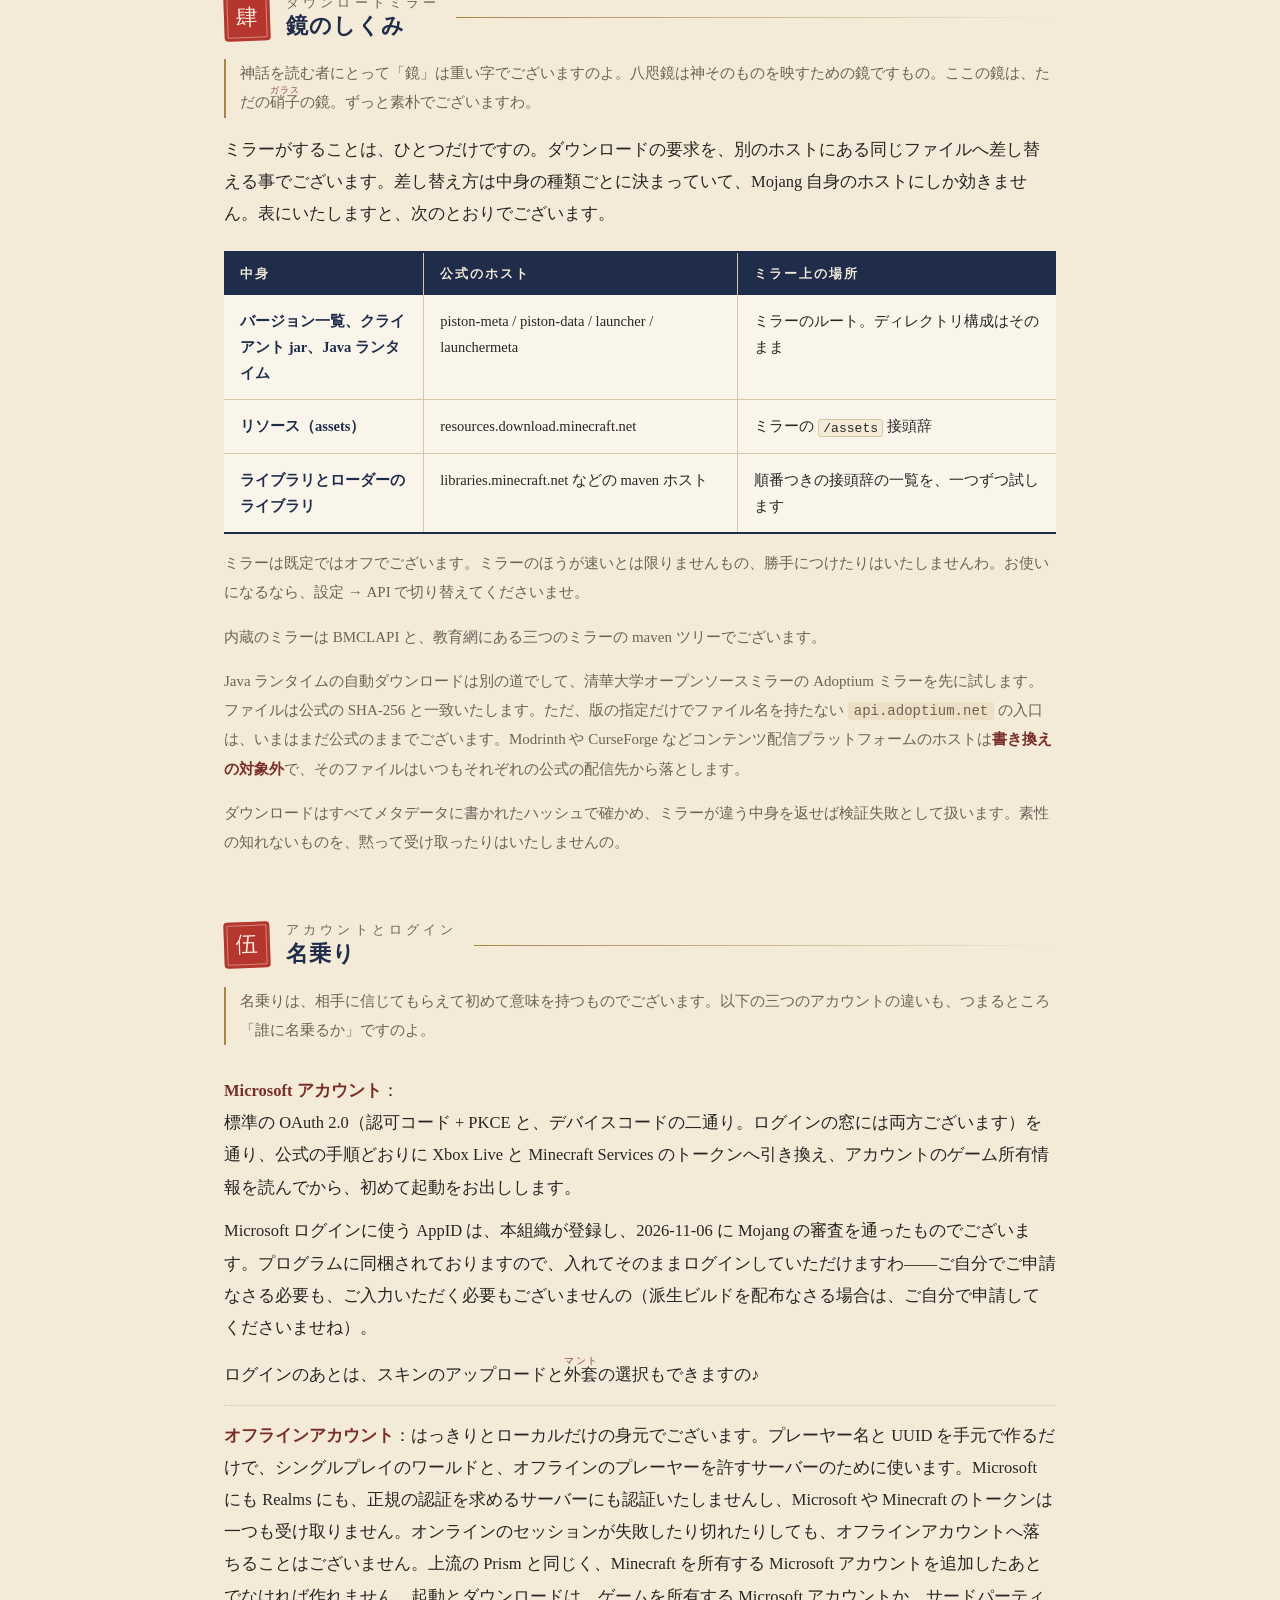
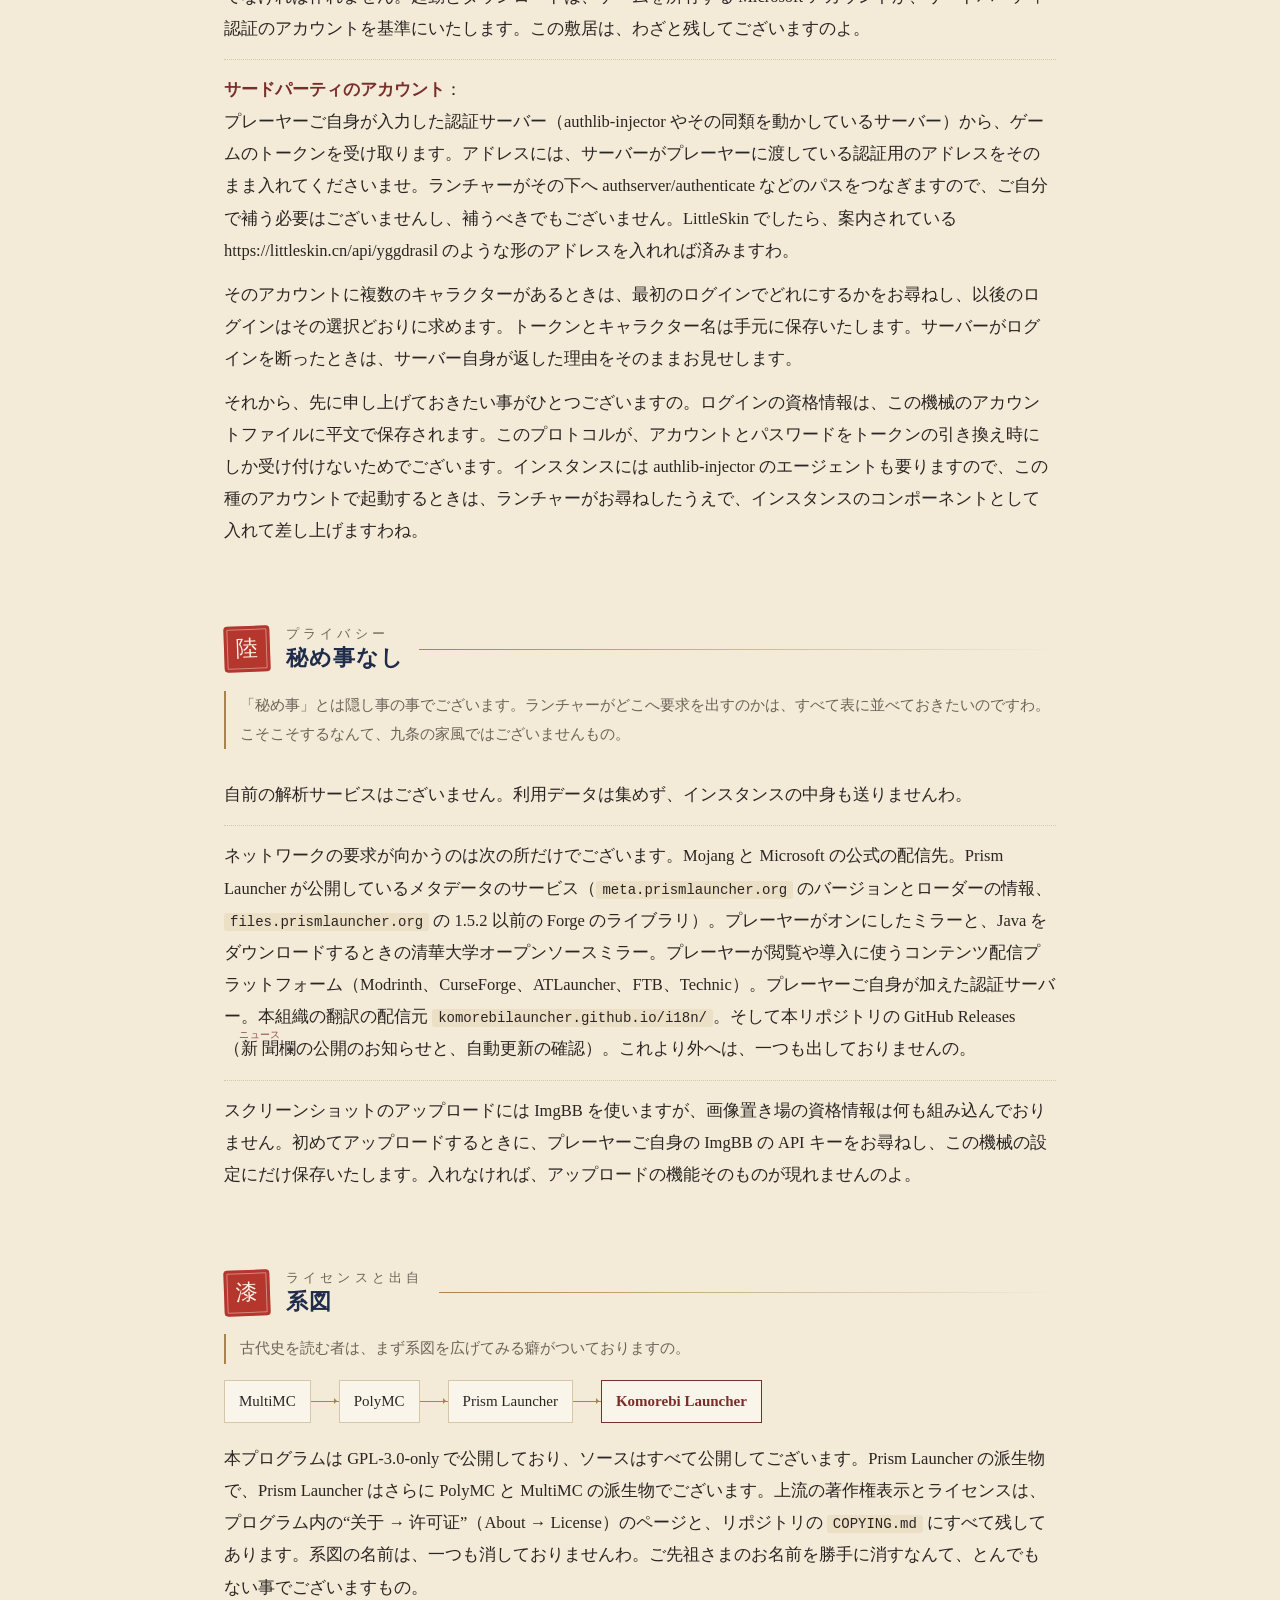
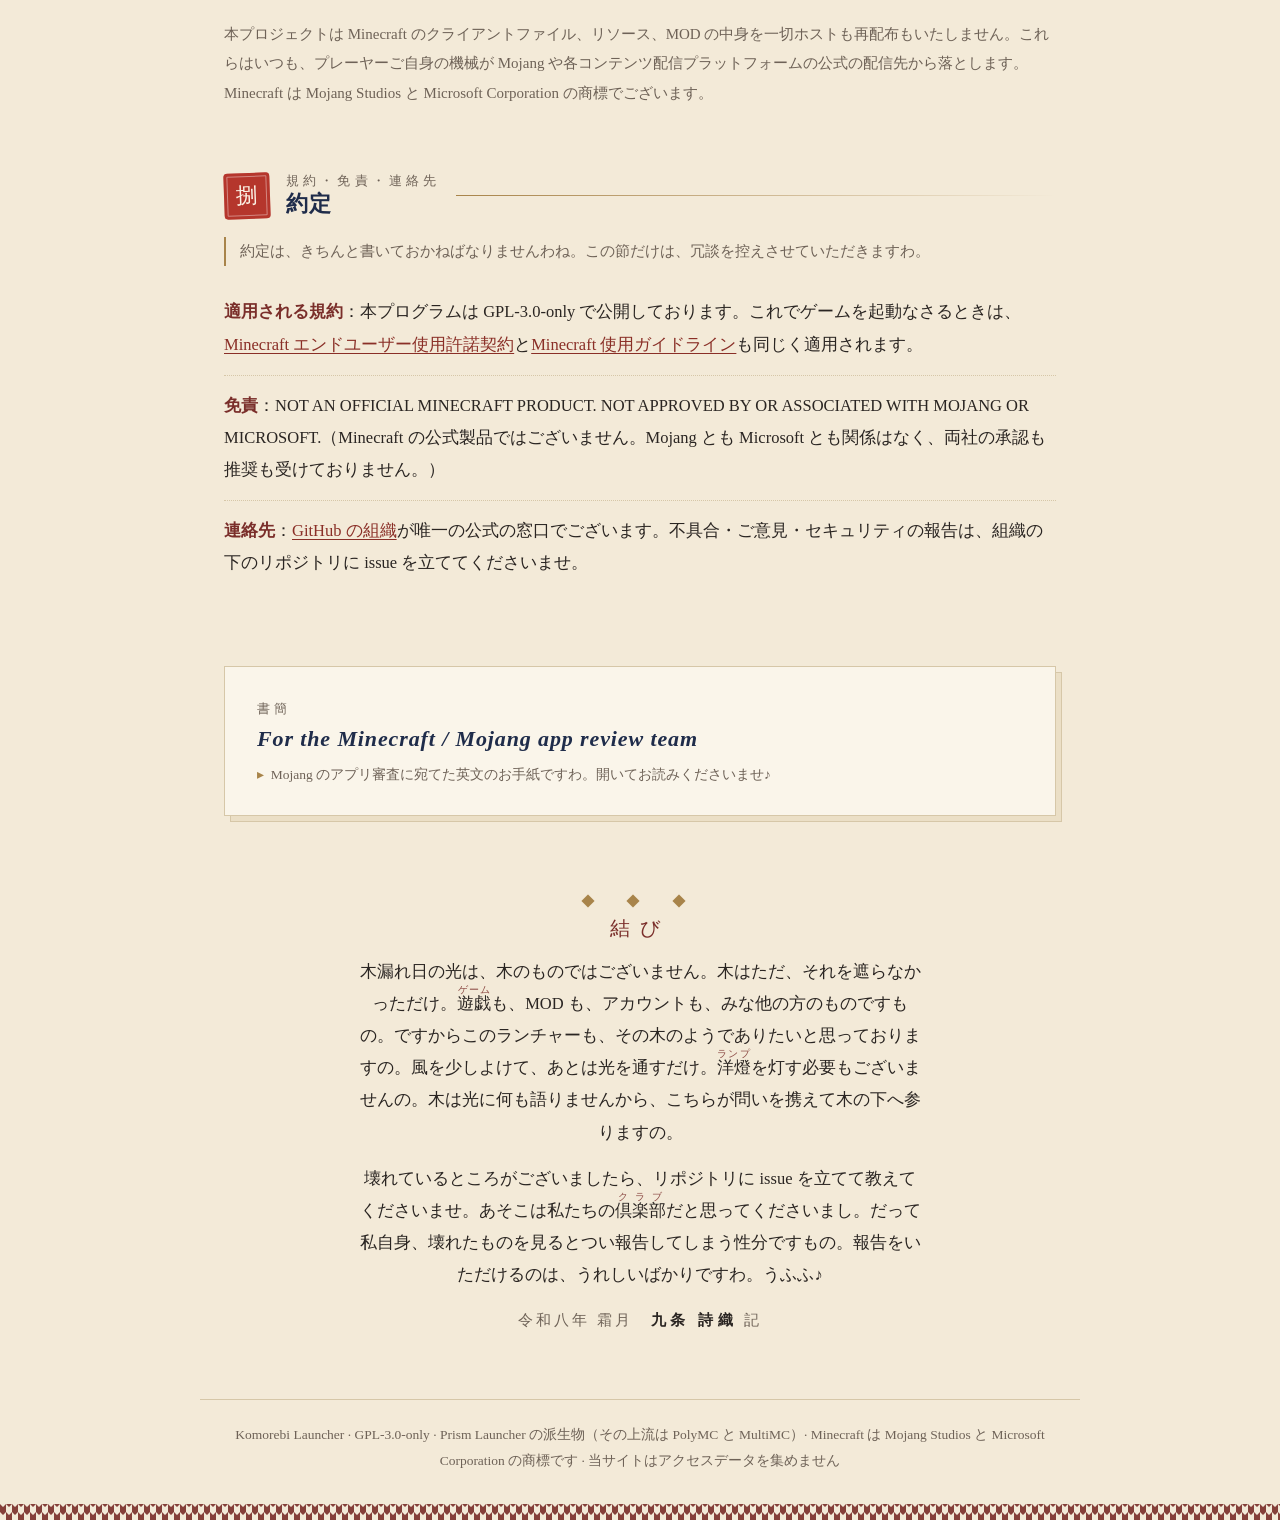
==== commit d8a175a5: "Tighten the full-edition feature cards and restyle the mirror table" ====
--- a/ja/index.html
+++ b/ja/index.html
@@ -52,7 +52,7 @@
 <div class="hashigaki">
   <div class="label">端書き</div>
   <p>ごきげんよう、はじめましての皆さま。まずは線を一本、引かせてくださいませね。これは<strong>非公式</strong>のランチャーでございまして、Mojang とも Microsoft とも関係はなく、両社の承認や推奨も受けておりませんの。ここを読み飛ばされますと、私、ちょっぴり困ってしまいますわ。</p>
-  <p>以下に書きますのは、「主幹」と記した第参節を除けば、公開済みの 0.2.2 がいま実際にしている事だけでございます。いつかするかもしれない事なんて、書いて差し上げませんわよ？　史料を読む者がいちばん恐れますのは、「するつもりだった」を「した」と取り違える事。自分のものを書くときだって、同じでございますもの。</p>
+  <p>以下に書きますのは、「主幹」と記した第参節を除けば、公開済みの 0.2.2 がいま実際にしている事だけでございます。いつかするかもしれない事なんて、書いて差し上げませんわよ？　史料を読む者がいちばん恐れますのは、「するつもりだった」を「した」と取り違える事。自分のものを書くときだって、同じでございますもの。史料は、黙っておりますの。ですから問いのほうを先に用意しておく——それが私の流儀でございますわ。</p>
 </div>
 
 <section id="why">
@@ -64,16 +64,44 @@
 
 <section id="features">
   <div class="sec-head"><span class="seal">弐</span><h2><span class="jp">機能</span>いまできること</h2></div>
-  <ul class="features">
-    <li data-k="匣"><strong>インスタンス管理</strong>インスタンスごとに .minecraft ディレクトリも設定もアイコンも独立しており、Minecraft 本体とローダーはコンポーネントとして付け外しいたします。インポートとエクスポートもできますのよ。MOD・リソースパック・シェーダー・データパック・ワールド・スクリーンショットはインスタンスの中でそのまま管理でき、Modrinth と CurseForge から探して入れられますし、入れた MOD は一つずつ配布元の版と照らして更新を確かめます。作者がサードパーティのランチャーからの配布を許していない MOD ファイルを、別の配信元から補って落とすかどうかは設定の中にあり、既定ではオフでございます。作者が「否」と申したものを、私が代わりに取りにゆくなんて、はしたない真似はいたしませんわ。</li>
-    <li data-k="鏡"><strong>ダウンロードミラー</strong>既定ではオフですの。ゲーム本体・ライブラリ・リソースは Mojang の公式の配信先から落とします。設定 → API でオンにすれば、三種類ごとにミラーと試す順番を設定できます。どれかが失敗すれば順に次へ回り、公式の配信元はいつも最後の砦として残してございます。詳しくは第肆節にて。ぜひ覗いてみてくださいませ♪</li>
-    <li data-k="薪"><strong><ruby>爪哇<rt>Java</rt></ruby> の自動設定</strong>Minecraft とローダーのバージョンの要件に合わせて、Java ランタイムを自動で選ぶか、ダウンロードいたします。ダウンロードは清華大学オープンソースミラーの Adoptium ミラーを先に試します。許す Java のバージョン範囲を絞ることも、インスタンスのディレクトリに置いた Java を優先させることもできます。バージョンは実際にプログラムを走らせて確かめておりまして、ディレクトリ名から当て推量なんていたしませんわ。だって、ディレクトリ名なんて誰でも気軽に書き換えられますもの。</li>
-    <li data-k="量"><strong>メモリと JVM 引数の提案</strong>この機械のメモリと、このインスタンスの MOD の数から、ヒープの大きさを提案いたします。ガベージコレクションの引数もワンクリックで入れられます。入れるときは、ご自分で書かれた引数を残し、提案が上書きする同じ項目だけを差し替えますのよ。人が手で書いたものをまるごと消してしまうなんて、失礼にもほどがございますでしょう？</li>
-    <li data-k="診"><strong>起動失敗の診断</strong>ゲームが起動できなかったときはログを読み、メモリ不足、Metaspace 不足、Java のバージョンと MOD の不一致、MOD の重複や依存の欠け、mixin の失敗、グラフィックドライバがウィンドウを開けない、テクスチャアトラスのあふれなど、具体的にどれなのかを見分けて、それぞれの直し方をお示しいたします。<ruby>日誌<rt>ログ</rt></ruby>という子は、勝手に喋ってはくれませんの。喋らせる問いを先に用意しておくのが、こちらのお仕事ですわ。</li>
-    <li data-k="便"><strong>サーバー一覧</strong>インスタンス内のサーバーを SLP プロトコルで問い合わせ、接続人数・ゲームのバージョン・遅延を表示いたします。行の上に<ruby>鼠<rt>マウス</rt></ruby>を留めますと、サーバー自身の挨拶文が読めますの。うふふ、私が密かに好きでございますのは、実はこの所ですわ。</li>
-    <li data-k="彩"><strong>OptiFine</strong>バージョンのページから OptiFine を直接選んで導入できます。導入には OptiFine 公式のインストーラーそのものを使い、ランチャーはダウンロードと、一時ディレクトリでの実行と、結果の回収だけを受け持ちます。OptiFine のパッチの仕組みは、どこも写しも作り直しもしておりません。そういう事は、淑女のいたす事ではございませんもの。</li>
-    <li data-k="装"><strong>ローダーと整合包</strong>NeoForge、Forge、Fabric、Quilt、LiteLoader。上流と同じでございますわ。整合包は Modrinth、CurseForge、ATLauncher、FTB、Legacy FTB、Technic から入れられ、.mrpack や MultiMC・PolyMC が書き出した圧縮ファイルも取り込めますのよ。</li>
-    <li data-k="訳"><strong>中国語の画面</strong>簡体字中国語は 100% 訳してございますわ！　翻訳は本組織が自前で建てた静的な配信元（<code>komorebilauncher.github.io/i18n/</code>）から取り寄せ、起動時にファイルのハッシュを確かめてから読み込みます。もともと遊びたいゲームに中国語がなかったのが、私が翻訳を始めたきっかけ。ですから、ここだけは絶対に手を抜きませんことよ。</li>
+    <ul class="features">
+    <li data-k="匣"><strong>インスタンス管理</strong>
+      <p>インスタンスごとに .minecraft も設定もアイコンも独立。本体とローダーはコンポーネントとして付け外しでき、インポート・エクスポートも。</p>
+      <p>MOD・リソースパック・シェーダー・データパック・ワールド・スクリーンショットは、そのままインスタンスの中で管理でき、Modrinth と CurseForge から探して入れられますわ。</p>
+      <p>入れた MOD は、一つずつ配布元の版と照らして更新を確かめます。作者が第三者配布を許さない MOD を別の配信元から補うかは設定の中、既定はオフ。人の「否」を代わりに取りに行く真似は、いたしませんの。</p>
+    </li>
+    <li data-k="鏡"><strong>ダウンロードミラー</strong>
+      <p>既定はオフですの。ゲーム本体・ライブラリ・リソースは Mojang の公式の配信先から落とします。</p>
+      <p>設定 → API でオンにすると、三種類ごとにミラーと試す順番を決められます。失敗すれば順に次へ、公式はいつも最後の砦。詳しくは第肆節にて。</p>
+    </li>
+    <li data-k="薪"><strong><ruby>爪哇<rt>Java</rt></ruby> の自動設定</strong>
+      <p>バージョンの要件に合わせて Java を選び、なければダウンロードいたします。清華大学オープンソースミラーの Adoptium ミラーを先に試しますの。</p>
+      <p>許すバージョンの範囲を絞ることも、インスタンスのディレクトリに置いた Java を優先させることもできます。版は実際にプログラムを走らせて確かめますわ。ディレクトリ名なんて、誰でも書き換えられますもの。</p>
+    </li>
+    <li data-k="量"><strong>メモリと JVM 引数の提案</strong>
+      <p>この機械のメモリと、このインスタンスの MOD の数から、ヒープの大きさを提案いたします。ガベージコレクションの引数もワンクリックで。</p>
+      <p>入れるときは、ご自分で書かれた引数を残し、提案が上書きする同じ項目だけを差し替えますの。手で書いたものを丸ごと消すなんて、失礼でしょう？</p>
+    </li>
+    <li data-k="診"><strong>起動失敗の診断</strong>
+      <p>起動できなかったときはログを読み、メモリ不足、Metaspace 不足、Java の版と MOD の不一致、MOD の重複や依存の欠け、mixin の失敗、ドライバがウィンドウを開けない、テクスチャアトラスのあふれ——どれなのかを見分けて、直し方を差し上げます。</p>
+      <p><ruby>日誌<rt>ログ</rt></ruby>という子は、勝手に喋ってはくれませんの。喋らせる問いを先に用意しておくのが、こちらの仕事でございますわ。</p>
+    </li>
+    <li data-k="便"><strong>サーバー一覧</strong>
+      <p>インスタンス内のサーバーを SLP で問い合わせ、接続人数・ゲームのバージョン・遅延を表示します。行に<ruby>鼠<rt>マウス</rt></ruby>を留めれば、サーバー自身の挨拶文が読めますの。</p>
+      <p>うふふ、密かに好きなのは、実はこの所でございますわ。</p>
+    </li>
+    <li data-k="彩"><strong>OptiFine</strong>
+      <p>バージョンのページから OptiFine を直接選んで導入できます。使うのは OptiFine 公式のインストーラーそのもの。ランチャーはダウンロードと、一時ディレクトリでの実行と、結果の回収だけを受け持ちます。</p>
+      <p>パッチの仕組みは、どこも写しも作り直しもいたしません。そんな事は、淑女のいたす事ではございませんもの。</p>
+    </li>
+    <li data-k="装"><strong>ローダーと整合包</strong>
+      <p>NeoForge、Forge、Fabric、Quilt、LiteLoader。上流と同じでございますわ。</p>
+      <p>整合包は Modrinth、CurseForge、ATLauncher、FTB、Legacy FTB、Technic から。.mrpack や MultiMC・PolyMC の書き出した圧縮ファイルも取り込めますのよ。</p>
+    </li>
+    <li data-k="訳"><strong>中国語の画面</strong>
+      <p>簡体字中国語は 100% 訳してございますわ。翻訳は本組織が自前で建てた静的な配信元（<code>komorebilauncher.github.io/i18n/</code>）から取り寄せ、起動時にハッシュを確かめてから読み込みますの。</p>
+      <p>遊びたいゲームに中国語がなかったのが、私が翻訳を始めたきっかけ。ですからここだけは、絶対に手を抜きませんことよ♪</p>
+    </li>
   </ul>
 </section>
 
@@ -81,11 +109,24 @@
   <div class="sec-head"><span class="seal">参</span><h2><span class="jp">主幹の改築</span>普請中</h2></div>
   <p class="aside">「普請」とは、もとはお寺で人々に呼びかけ、みなで堂を修める事でございます。ランチャーはいま骨組みを入れ替えている最中。出来上がるまで黙っているなんて、私の性に合いませんの。</p>
   <p>この節に書く事はどれも主幹（main）にすでに取り込まれ、push のたびに CI が各プラットフォームでビルドしておりますけれど、<strong>まだ正式な版としては公開しておりません</strong>。0.2.2 をお使いの方には、まだ届いておりませんのよ。先にお試しになりたい方は、リポジトリの Actions のページから開発版のビルドをお取りくださいませ（GitHub へのログインが要ります。公開前の確認を経ておりませんので、壊れていたら、ぜひお知らせくださいね）。</p>
-  <ul class="roll">
-    <li><strong>新しいコア層</strong>：上流のインスタンス・バージョン・起動のコードは画面と絡み合っていて、一か所直すと周りまで動かさねばなりません。もう、絡まった糸のようでございますわ。そこで脇に <code>launcher/komorebi/</code> という層を新しく立てました。中ではウィジェットを一つも参照せず、素朴なデータだけを渡します。インスタンスの<ruby>型録<rt>カタログ</rt></ruby>、バージョンのマニフェストの読み取りと継承の連なりの統合、起動コマンドラインの組み立て、Java の発見と選択（主バージョンが同じものを優先し、なければ要求より上でいちばん小さいもの）でございます。どの規則も、ゲームにも Java にもネットワークにも頼らない単体テストで、しっかり留めてございますの。</li>
-    <li><strong>すでにつないだ所</strong>：メインウィンドウのインスタンス一覧は、コア層から受け取るように替えました。ツールバー・<ruby>献立<rt>メニュー</rt></ruby>・ショートカットは、これまでどおり選んだインスタンスに効きます。起動の道筋は、いまのところ開発用のプローブの中でだけ通っております。バニラのインスタンスなら、コア層が Java を選び、コマンドラインを組み、実際に起動するところまで参りましたわ。MOD ローダー入りのインスタンスはまだ読めません。読めないものは読めないと、正直に申し上げます。MOD を置き去りにしてゲームだけ起動するなんて、けっしていたしませんわ。画面の「起動」<ruby>釦<rt>ボタン</rt></ruby>は、まだ元の道筋を通っておりますのよ。</li>
-    <li><strong>大正<ruby>浪漫<rt>ロマン</rt></ruby>の装い</strong>：テーマをプログラムに組み込みました。明るい一揃いと、同じ絵から作った暗い一揃いでございます。ランチャー自身の線の言葉で描いたアイコンも添えまして、墨色と月の色の二通りがございます。インスタンスは<ruby>歌留多<rt>カード</rt></ruby>で並び、ウィンドウの配置は三通りを外観の設定からすぐに切り替えられます。既定の縦列、アイコンだけを残す細い列、インスタンスの操作を上へ移す横帯でございます。メインウィンドウの背景画像、その見せ方、暗くする度合い、文字の色と縁取りも設定できますの。「大正<ruby>浪漫<rt>ロマン</rt></ruby>」と申しましても、私の好きなものを一つずつ並べただけでございますけれど。うふふ。</li>
-    <li><strong>国内の整合包</strong>：HMCL と MCBBS 形式の整合包を取り込めるようになりましたの。圧縮ファイルの中身はすべて元どおりにし、マニフェストが別途ダウンロードを求めるファイル（MCBBS が CurseForge のファイル ID で示すものと、両形式の直リンク）は、インスタンスをお渡しする前に取り寄せます。SHA-1 が書いてあれば一つずつ確かめ、CurseForge がもう配っていないものは数えてお知らせいたします。お手元から選んだ整合包は、CurseForge の整合包と同じく、審査を経ていない MOD を並べてご確認をお願いします。マニフェストが行き先のディレクトリの外へ書こうとするパスは、すべてお断りいたします。あら、こっそりお外へ抜け出そうだなんて、いけませんわよ？</li>
+    <ul class="roll">
+    <li><strong>新しいコア層</strong>：
+      <p>上流のインスタンス・バージョン・起動のコードは画面と絡み合っていて、一か所直すと周りまで動かさねばなりませんの。そこで脇に <code>launcher/komorebi/</code> という層を立てました。</p>
+      <p>中ではウィジェットを一つも参照せず、素朴なデータだけを渡します。インスタンスの<ruby>型録<rt>カタログ</rt></ruby>、マニフェストの継承の統合、起動コマンドラインの組み立て、Java の発見と選択（主バージョンが同じものを優先し、なければ要求より上でいちばん小さいもの）。どの規則も、ゲームにも Java にもネットワークにも頼らない単体テストで留めてございます。</p>
+    </li>
+    <li><strong>すでにつないだ所</strong>：
+      <p>メインウィンドウのインスタンス一覧は、コア層から受け取るように替えました。ツールバー・<ruby>献立<rt>メニュー</rt></ruby>・ショートカットは、これまでどおり選んだインスタンスに効きます。</p>
+      <p>起動の道筋は、いまは開発用のプローブの中だけ。バニラのインスタンスなら、Java を選び、コマンドラインを組み、実際に起動するところまで参りましたわ。MOD ローダー入りはまだ読めません。読めないものは読めないと申します。画面の「起動」<ruby>釦<rt>ボタン</rt></ruby>は、まだ元の道筋ですの。</p>
+    </li>
+    <li><strong>大正<ruby>浪漫<rt>ロマン</rt></ruby>の装い</strong>：
+      <p>テーマをプログラムに組み込みました。明るい一揃いと、同じ絵から作った暗い一揃い。アイコンもランチャー自身の線の言葉で描き直し、墨色と月の色の二通りがございます。</p>
+      <p>インスタンスは<ruby>歌留多<rt>カード</rt></ruby>で並び、配置は既定の縦列、アイコンだけの細い列、操作を上へ移す横帯の三通りを、外観の設定から切り替えられます。背景画像、その見せ方、暗くする度合い、文字の色と縁取りも。</p>
+      <p>「大正<ruby>浪漫<rt>ロマン</rt></ruby>」と申しても、私の好きなものを一つずつ並べただけでございますけれど。うふふ。</p>
+    </li>
+    <li><strong>国内の整合包</strong>：
+      <p>HMCL と MCBBS 形式の整合包を取り込めますの。圧縮の中身はすべて元どおりにし、マニフェストが別途求めるファイル（MCBBS が CurseForge のファイル ID で示すもの、両形式の直リンク）は、お渡しする前に取り寄せます。</p>
+      <p>SHA-1 が書いてあれば一つずつ確かめ、CurseForge がもう配っていないものは数えてお知らせします。審査を経ていない MOD は、CurseForge の整合包と同じく、並べてご確認を。行き先の外へ書こうとするパスは、すべてお断りいたしますわ。こっそり抜け出そうだなんて、いけませんわよ？</p>
+    </li>
   </ul>
 </section>
 
@@ -95,22 +136,37 @@
   <p>ミラーがすることは、ひとつだけですの。ダウンロードの要求を、別のホストにある同じファイルへ差し替える事でございます。差し替え方は中身の種類ごとに決まっていて、Mojang 自身のホストにしか効きません。表にいたしますと、次のとおりでございます。</p>
   <div class="ledger-wrap">
   <table class="ledger">
-    <tr><th>中身</th><th>公式のホスト</th><th>ミラー上の場所</th></tr>
-    <tr><td>バージョン一覧、クライアント jar、Java ランタイム</td><td>piston-meta / piston-data / launcher / launchermeta</td><td>ミラーのルート。ディレクトリ構成はそのまま</td></tr>
-    <tr><td>リソース（assets）</td><td>resources.download.minecraft.net</td><td>ミラーの <code>/assets</code> 接頭辞</td></tr>
-    <tr><td>ライブラリとローダーのライブラリ</td><td>libraries.minecraft.net などの maven ホスト</td><td>順番つきの接頭辞の一覧を、一つずつ試します</td></tr>
+    <thead>
+      <tr><th>中身</th><th>公式のホスト</th><th>ミラー上の場所</th></tr>
+    </thead>
+    <tbody>
+      <tr><td>バージョン一覧、クライアント jar、Java ランタイム</td><td>piston-meta / piston-data / launcher / launchermeta</td><td>ミラーのルート。ディレクトリ構成はそのまま</td></tr>
+      <tr><td>リソース（assets）</td><td>resources.download.minecraft.net</td><td>ミラーの <code>/assets</code> 接頭辞</td></tr>
+      <tr><td>ライブラリとローダーのライブラリ</td><td>libraries.minecraft.net などの maven ホスト</td><td>順番つきの接頭辞の一覧を、一つずつ試します</td></tr>
+    </tbody>
   </table>
-  </div>
-  <p class="note">ミラーは既定ではオフでございます。ミラーのほうが速いとは限りませんもの、勝手につけたりはいたしませんわ。お使いになるなら、設定 → API で切り替えてくださいませ。内蔵のミラーは BMCLAPI と、教育網にある三つのミラーの maven ツリーでございます。Java ランタイムの自動ダウンロードは別の道でして、清華大学オープンソースミラーの Adoptium ミラーを先に試します。ファイルは公式の SHA-256 と一致いたします。ただ、版の指定だけでファイル名を持たない <code>api.adoptium.net</code> の入口は、いまはまだ公式のままでございます。Modrinth や CurseForge などコンテンツ配信プラットフォームのホストは<strong>書き換えの対象外</strong>で、そのファイルはいつもそれぞれの公式の配信先から落とします。ダウンロードはすべてメタデータに書かれたハッシュで確かめ、ミラーが違う中身を返せば検証失敗として扱います。素性の知れないものを、黙って受け取ったりはいたしませんの。</p>
+</div>
+  <p class="note">ミラーは既定ではオフでございます。ミラーのほうが速いとは限りませんもの、勝手につけたりはいたしませんわ。お使いになるなら、設定 → API で切り替えてくださいませ。</p>
+  <p class="note">内蔵のミラーは BMCLAPI と、教育網にある三つのミラーの maven ツリーでございます。</p>
+  <p class="note">Java ランタイムの自動ダウンロードは別の道でして、清華大学オープンソースミラーの Adoptium ミラーを先に試します。ファイルは公式の SHA-256 と一致いたします。ただ、版の指定だけでファイル名を持たない <code>api.adoptium.net</code> の入口は、いまはまだ公式のままでございます。Modrinth や CurseForge などコンテンツ配信プラットフォームのホストは<strong>書き換えの対象外</strong>で、そのファイルはいつもそれぞれの公式の配信先から落とします。</p>
+  <p class="note">ダウンロードはすべてメタデータに書かれたハッシュで確かめ、ミラーが違う中身を返せば検証失敗として扱います。素性の知れないものを、黙って受け取ったりはいたしませんの。</p>
 </section>
 
 <section id="accounts">
   <div class="sec-head"><span class="seal">伍</span><h2><span class="jp">アカウントとログイン</span>名乗り</h2></div>
   <p class="aside">名乗りは、相手に信じてもらえて初めて意味を持つものでございます。以下の三つのアカウントの違いも、つまるところ「誰に名乗るか」ですのよ。</p>
   <ul class="roll">
-    <li><strong>Microsoft アカウント</strong>：標準の OAuth 2.0（認可コード + PKCE と、デバイスコードの二通り。ログインの窓には両方ございます）を通り、公式の手順どおりに Xbox Live と Minecraft Services のトークンへ引き換え、アカウントのゲーム所有情報を読んでから、初めて起動をお出しします。Microsoft ログインに使う AppID は、本組織が登録し、2026-11-06 に Mojang の審査を通ったものでございます。プログラムに同梱されておりますので、入れてそのままログインしていただけますわ——ご自分でご申請なさる必要も、ご入力いただく必要もございませんの（派生ビルドを配布なさる場合は、ご自分で申請してくださいませね）。ログインのあとは、スキンのアップロードと<ruby>外套<rt>マント</rt></ruby>の選択もできますの♪</li>
+    <li><strong>Microsoft アカウント</strong>：
+      <p>標準の OAuth 2.0（認可コード + PKCE と、デバイスコードの二通り。ログインの窓には両方ございます）を通り、公式の手順どおりに Xbox Live と Minecraft Services のトークンへ引き換え、アカウントのゲーム所有情報を読んでから、初めて起動をお出しします。</p>
+      <p>Microsoft ログインに使う AppID は、本組織が登録し、2026-11-06 に Mojang の審査を通ったものでございます。プログラムに同梱されておりますので、入れてそのままログインしていただけますわ——ご自分でご申請なさる必要も、ご入力いただく必要もございませんの（派生ビルドを配布なさる場合は、ご自分で申請してくださいませね）。</p>
+      <p>ログインのあとは、スキンのアップロードと<ruby>外套<rt>マント</rt></ruby>の選択もできますの♪</p>
+    </li>
     <li><strong>オフラインアカウント</strong>：はっきりとローカルだけの身元でございます。プレーヤー名と UUID を手元で作るだけで、シングルプレイのワールドと、オフラインのプレーヤーを許すサーバーのために使います。Microsoft にも Realms にも、正規の認証を求めるサーバーにも認証いたしませんし、Microsoft や Minecraft のトークンは一つも受け取りません。オンラインのセッションが失敗したり切れたりしても、オフラインアカウントへ落ちることはございません。上流の Prism と同じく、Minecraft を所有する Microsoft アカウントを追加したあとでなければ作れません。起動とダウンロードは、ゲームを所有する Microsoft アカウントか、サードパーティ認証のアカウントを基準にいたします。この敷居は、わざと残してございますのよ。</li>
-    <li><strong>サードパーティのアカウント</strong>：プレーヤーご自身が入力した認証サーバー（authlib-injector やその同類を動かしているサーバー）から、ゲームのトークンを受け取ります。アドレスには、サーバーがプレーヤーに渡している認証用のアドレスをそのまま入れてくださいませ。ランチャーがその下へ authserver/authenticate などのパスをつなぎますので、ご自分で補う必要はございませんし、補うべきでもございません。LittleSkin でしたら、案内されている https://littleskin.cn/api/yggdrasil のような形のアドレスを入れれば済みますわ。そのアカウントに複数のキャラクターがあるときは、最初のログインでどれにするかをお尋ねし、以後のログインはその選択どおりに求めます。トークンとキャラクター名は手元に保存いたします。サーバーがログインを断ったときは、サーバー自身が返した理由をそのままお見せします。それから、先に申し上げておきたい事がひとつございますの。ログインの資格情報は、この機械のアカウントファイルに平文で保存されます。このプロトコルが、アカウントとパスワードをトークンの引き換え時にしか受け付けないためでございます。インスタンスには authlib-injector のエージェントも要りますので、この種のアカウントで起動するときは、ランチャーがお尋ねしたうえで、インスタンスのコンポーネントとして入れて差し上げますわね。</li>
+    <li><strong>サードパーティのアカウント</strong>：
+      <p>プレーヤーご自身が入力した認証サーバー（authlib-injector やその同類を動かしているサーバー）から、ゲームのトークンを受け取ります。アドレスには、サーバーがプレーヤーに渡している認証用のアドレスをそのまま入れてくださいませ。ランチャーがその下へ authserver/authenticate などのパスをつなぎますので、ご自分で補う必要はございませんし、補うべきでもございません。LittleSkin でしたら、案内されている https://littleskin.cn/api/yggdrasil のような形のアドレスを入れれば済みますわ。</p>
+      <p>そのアカウントに複数のキャラクターがあるときは、最初のログインでどれにするかをお尋ねし、以後のログインはその選択どおりに求めます。トークンとキャラクター名は手元に保存いたします。サーバーがログインを断ったときは、サーバー自身が返した理由をそのままお見せします。</p>
+      <p>それから、先に申し上げておきたい事がひとつございますの。ログインの資格情報は、この機械のアカウントファイルに平文で保存されます。このプロトコルが、アカウントとパスワードをトークンの引き換え時にしか受け付けないためでございます。インスタンスには authlib-injector のエージェントも要りますので、この種のアカウントで起動するときは、ランチャーがお尋ねしたうえで、インスタンスのコンポーネントとして入れて差し上げますわね。</p>
+    </li>
   </ul>
 </section>
 
@@ -165,7 +221,7 @@
 <div class="musubi">
   <div class="orn" aria-hidden="true">◆ ◆ ◆</div>
   <h2><span class="jp">結び</span></h2>
-  <p>木漏れ日の光は、木のものではございません。木はただ、それを遮らなかっただけ。<ruby>遊戯<rt>ゲーム</rt></ruby>も、MOD も、アカウントも、みな他の方のものですもの。ですからこのランチャーも、その木のようでありたいと思っておりますの。風を少しよけて、あとは光を通すだけ。<ruby>洋燈<rt>ランプ</rt></ruby>を灯す必要もございませんの。</p>
+  <p>木漏れ日の光は、木のものではございません。木はただ、それを遮らなかっただけ。<ruby>遊戯<rt>ゲーム</rt></ruby>も、MOD も、アカウントも、みな他の方のものですもの。ですからこのランチャーも、その木のようでありたいと思っておりますの。風を少しよけて、あとは光を通すだけ。<ruby>洋燈<rt>ランプ</rt></ruby>を灯す必要もございませんの。木は光に何も語りませんから、こちらが問いを携えて木の下へ参りますの。</p>
   <p>壊れているところがございましたら、リポジトリに issue を立てて教えてくださいませ。あそこは私たちの<ruby>倶楽部<rt>クラブ</rt></ruby>だと思ってくださいまし。だって私自身、壊れたものを見るとつい報告してしまう性分ですもの。報告をいただけるのは、うれしいばかりですわ。うふふ♪</p>
   <p class="sign">令和八年 霜月　<b>九条 詩織</b> 記</p>
 </div>
--- a/assets/site.css
+++ b/assets/site.css
@@ -233,13 +233,13 @@
   position: relative;
   background: var(--card);
   border: 1px solid var(--line);
-  padding: 16px 18px 16px 66px;
-  font-size: 15.5px;
-  line-height: 1.85;
+  padding: 15px 17px 15px 62px;
+  font-size: 15px;
+  line-height: 1.8;
 }
 .features li::before {
   content: attr(data-k);
-  position: absolute; left: 16px; top: 18px;
+  position: absolute; left: 15px; top: 16px;
   width: 34px; height: 34px;
   display: grid; place-items: center;
   font-family: var(--jp); font-size: 18px;
@@ -247,14 +247,45 @@
   border: 1px solid var(--ebicha);
   border-radius: 50%;
 }
-.features strong { display: block; font-size: 16.5px; color: var(--kon); margin-bottom: 2px; }
-
-.ledger-wrap { overflow-x: auto; }
-.ledger { width: 100%; border-collapse: collapse; font-size: 15px; background: var(--card); border: 1px solid var(--line); }
-.ledger th { font-weight: 700; color: var(--paper); background: var(--kon); letter-spacing: .1em; }
-.ledger th, .ledger td { padding: 10px 14px; text-align: left; vertical-align: top; border-bottom: 1px solid var(--line); }
-.ledger td + td, .ledger th + th { border-left: 1px solid var(--line); }
-.ledger tr:last-child td { border-bottom: 0; }
+.features strong { display: block; font-size: 16px; color: var(--kon); margin-bottom: 3px; }
+
+/* A card may carry more than one paragraph: the text breaks where it breathes, the card keeps its rhythm. */
+.features li p, .roll > li p { margin: 0; }
+.features li p + p, .roll > li p + p { margin-top: .7em; }
+
+/* Three tellings side by side: the Shusha section says what was kept, what was let go, and what both share. */
+.features.triad { grid-template-columns: repeat(auto-fit, minmax(240px, 1fr)); }
+
+.ledger-wrap { overflow-x: auto; margin: 20px 0 6px; }
+.ledger {
+  width: 100%;
+  border-collapse: collapse;
+  font-size: 14.5px;
+  line-height: 1.8;
+  background: var(--card);
+  border-top: 2px solid var(--kon);
+  border-bottom: 2px solid var(--kon);
+}
+.ledger th {
+  padding: 10px 16px;
+  font-weight: 700;
+  font-size: 12.5px;
+  letter-spacing: .16em;
+  text-align: left;
+  white-space: nowrap;
+  color: var(--paper);
+  background: var(--kon);
+}
+.ledger td { padding: 13px 16px; vertical-align: top; border-bottom: 1px solid var(--line); }
+.ledger th + th, .ledger td + td { border-left: 1px solid var(--line); }
+.ledger tbody tr:last-child td { border-bottom: 0; }
+.ledger tbody tr:hover td { background: var(--paper-2); }
+.ledger td:first-child { width: 24%; font-weight: 700; color: var(--kon); }
+.ledger code { padding: .06em .34em; font-size: .9em; border: 1px solid var(--line); border-radius: 3px; background: var(--paper); }
+@media (max-width: 640px) {
+  .ledger th, .ledger td { padding: 10px 12px; font-size: 13.5px; }
+  .ledger td:first-child { width: auto; }
+}
 .note { color: var(--muted); font-size: 15px; }
 
 .roll { list-style: none; padding: 0; margin: 0; }
